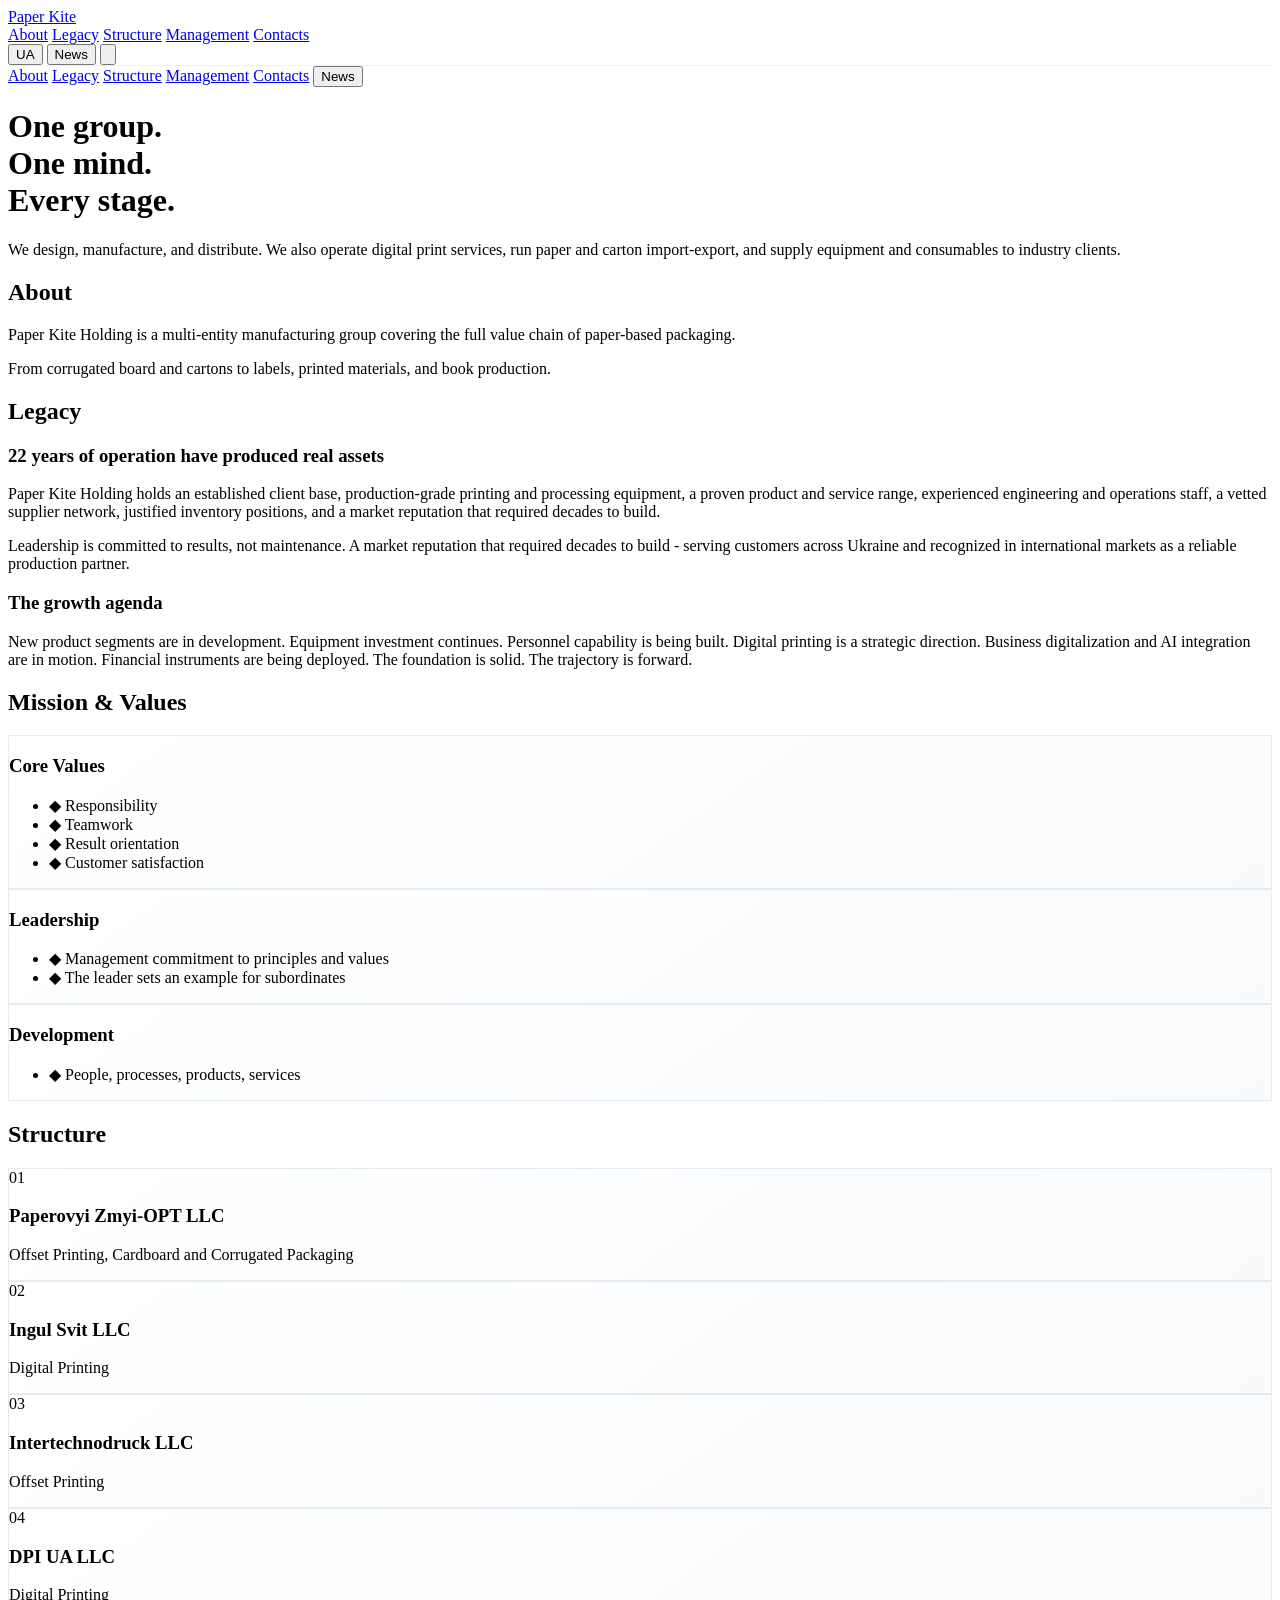
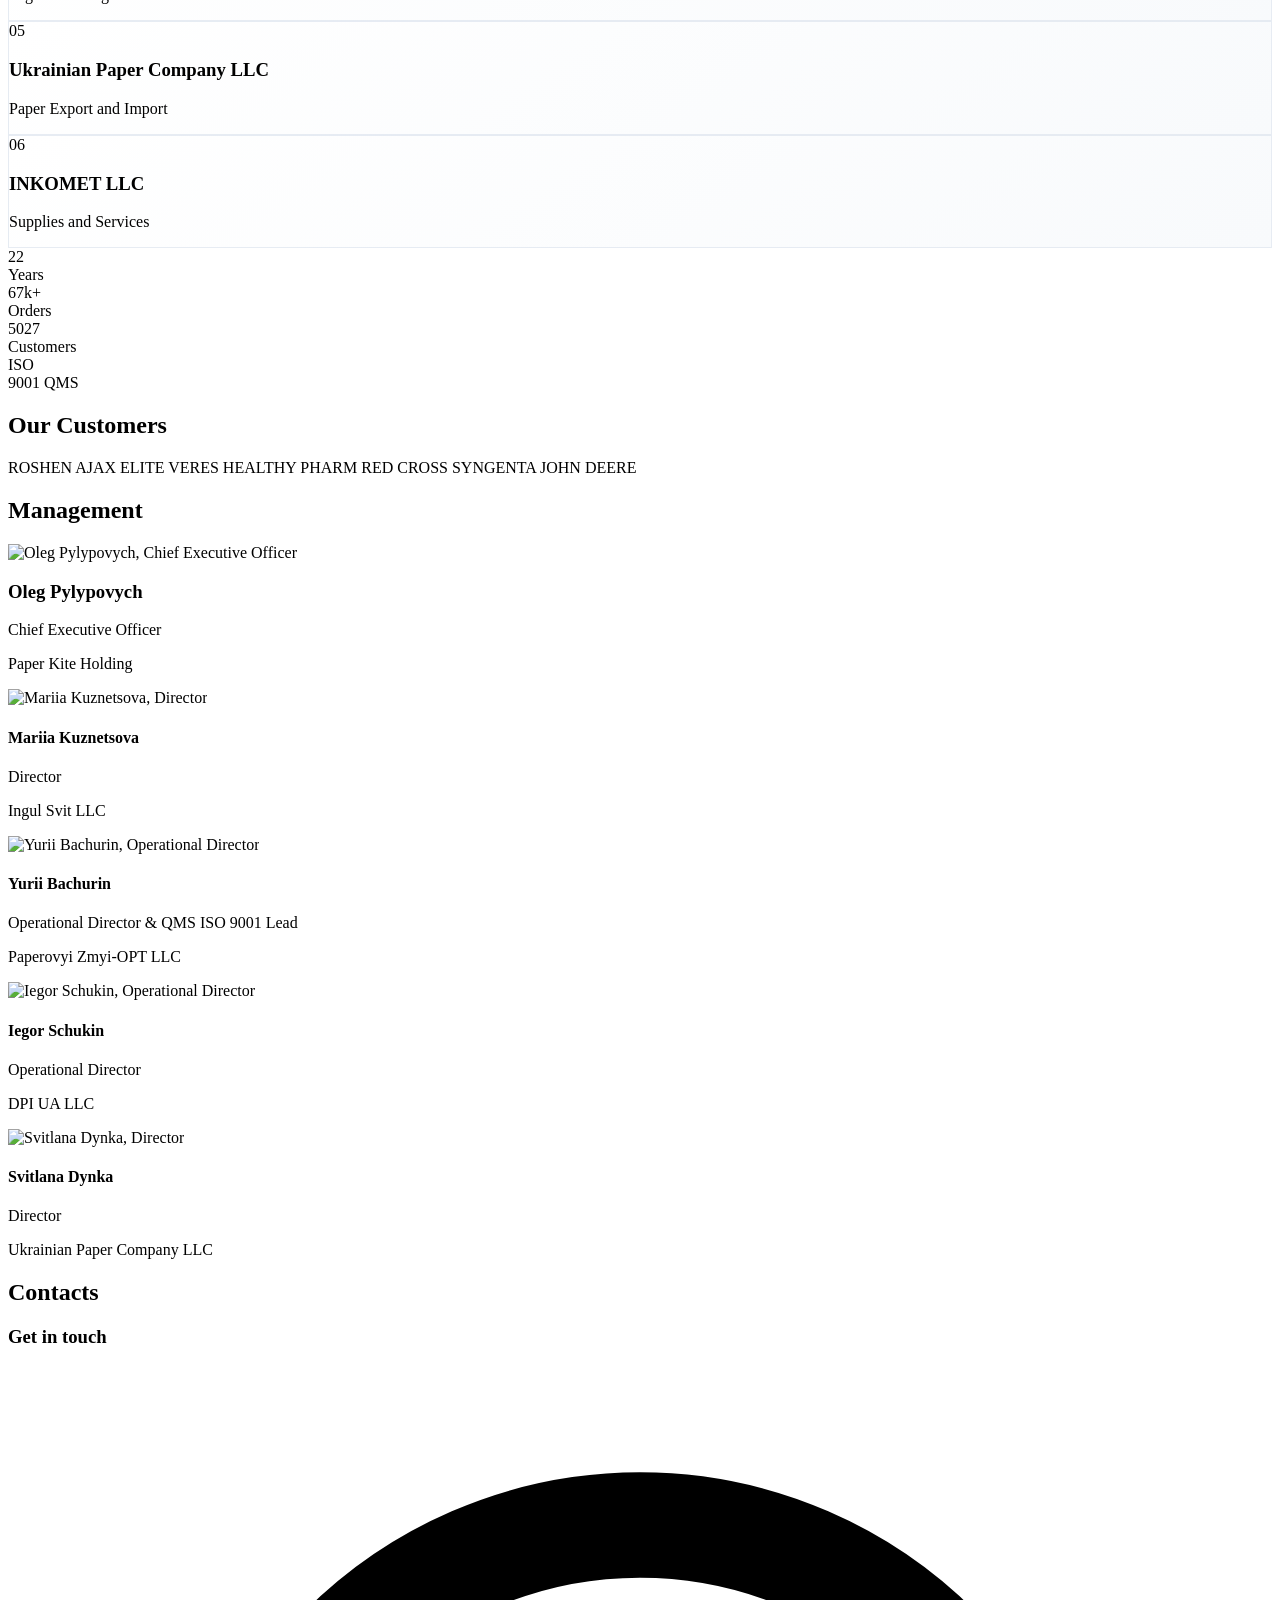
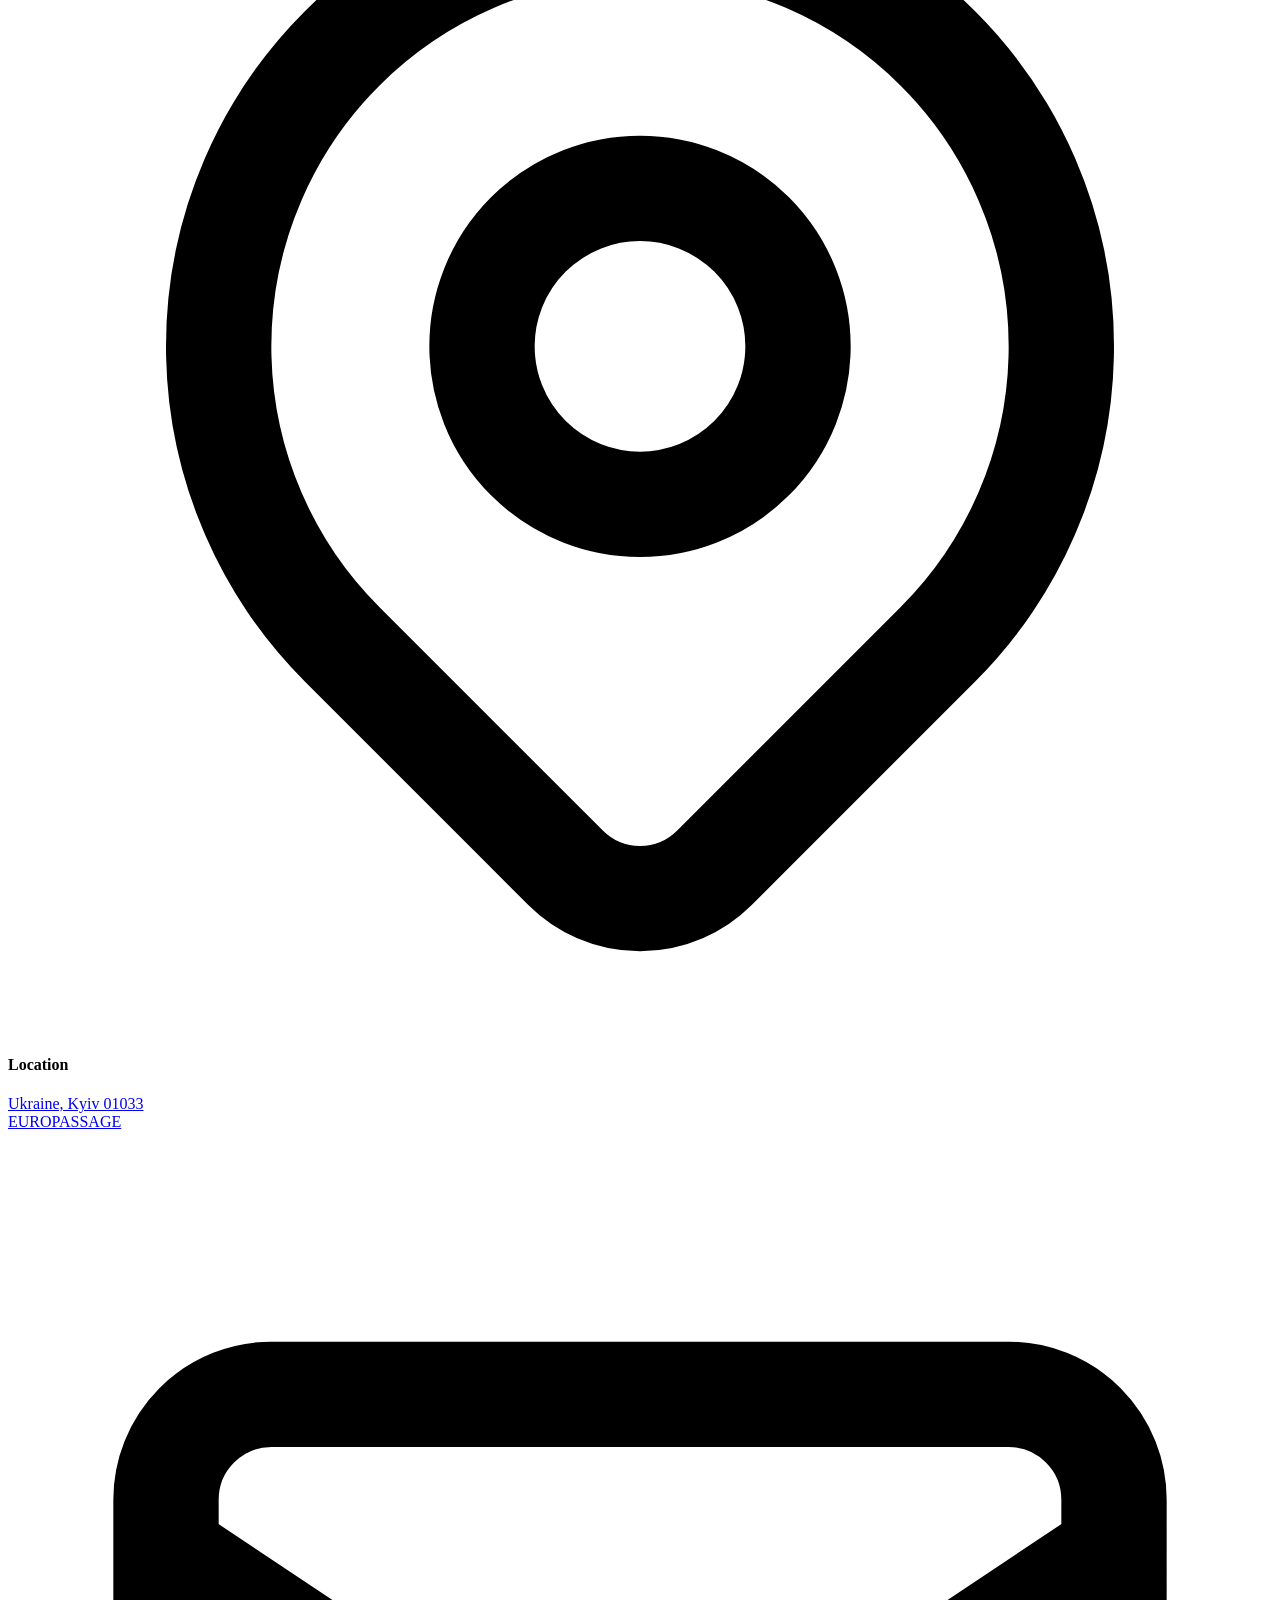
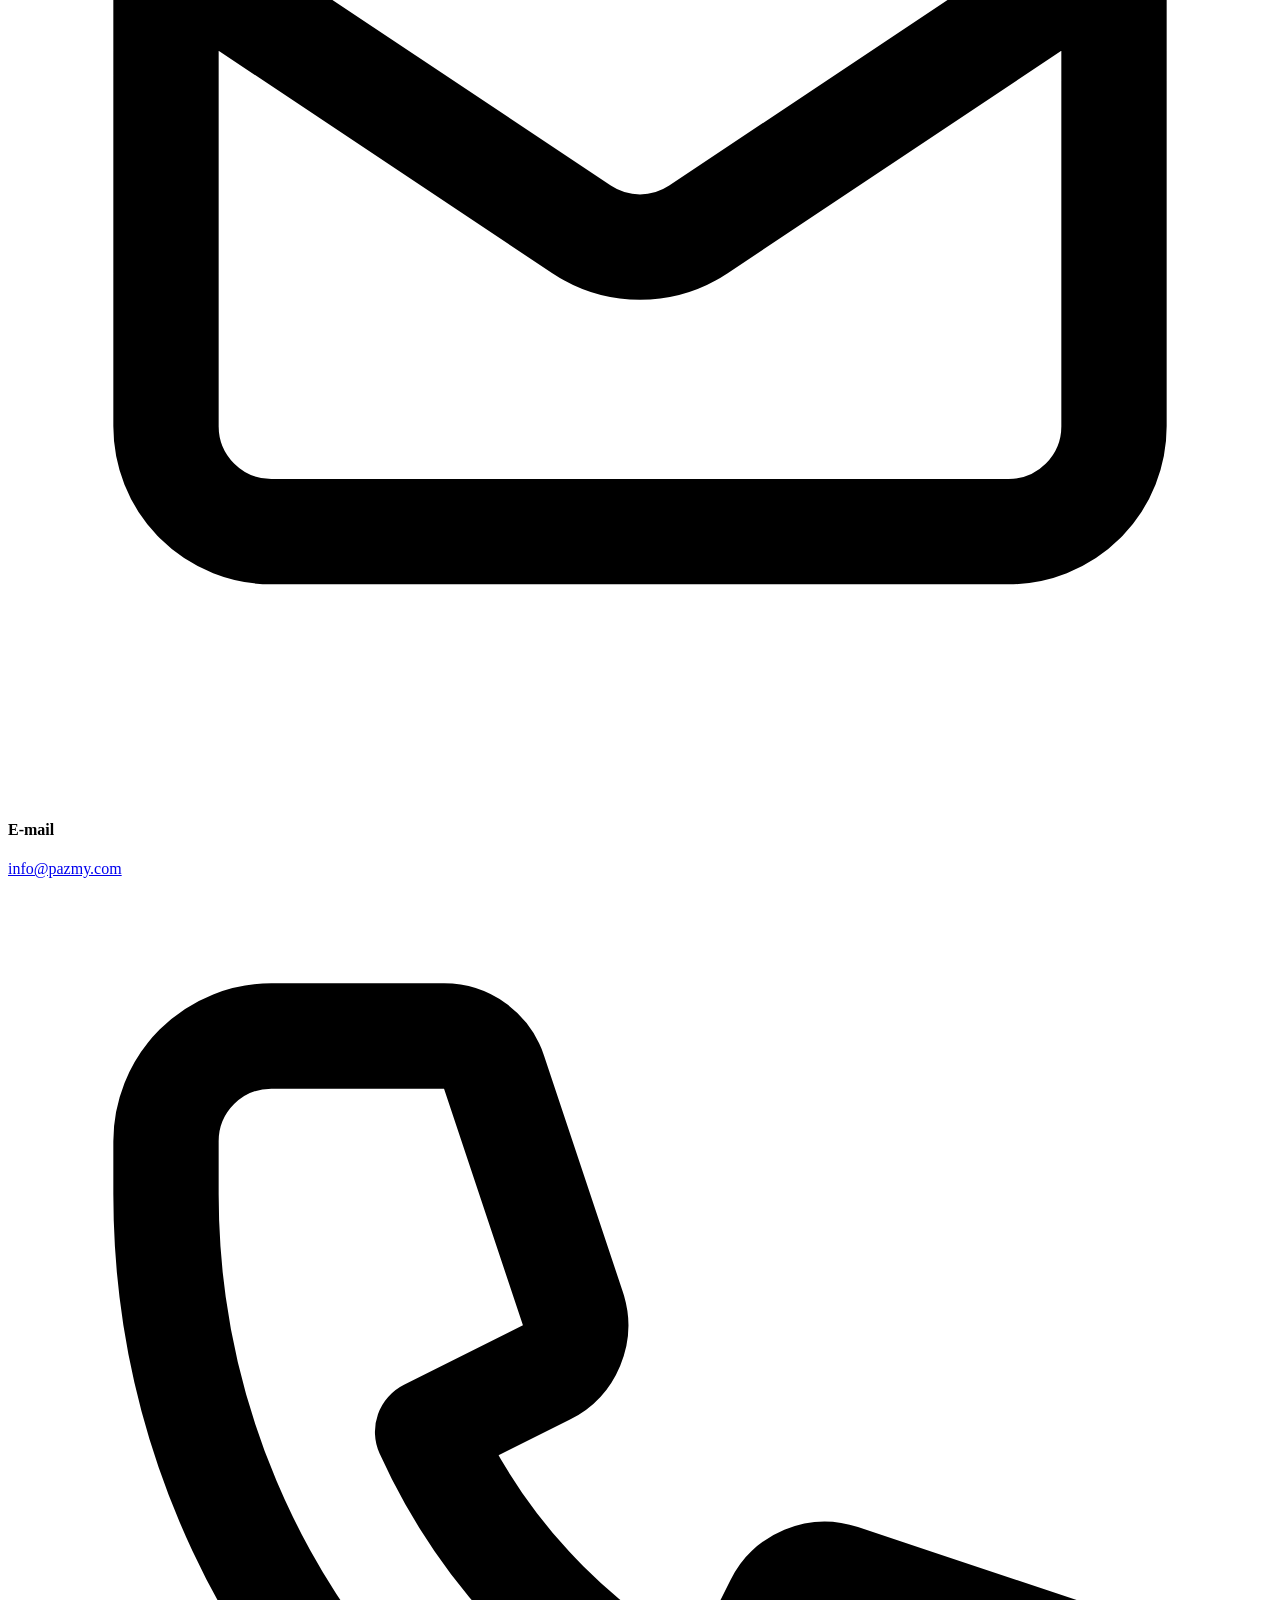
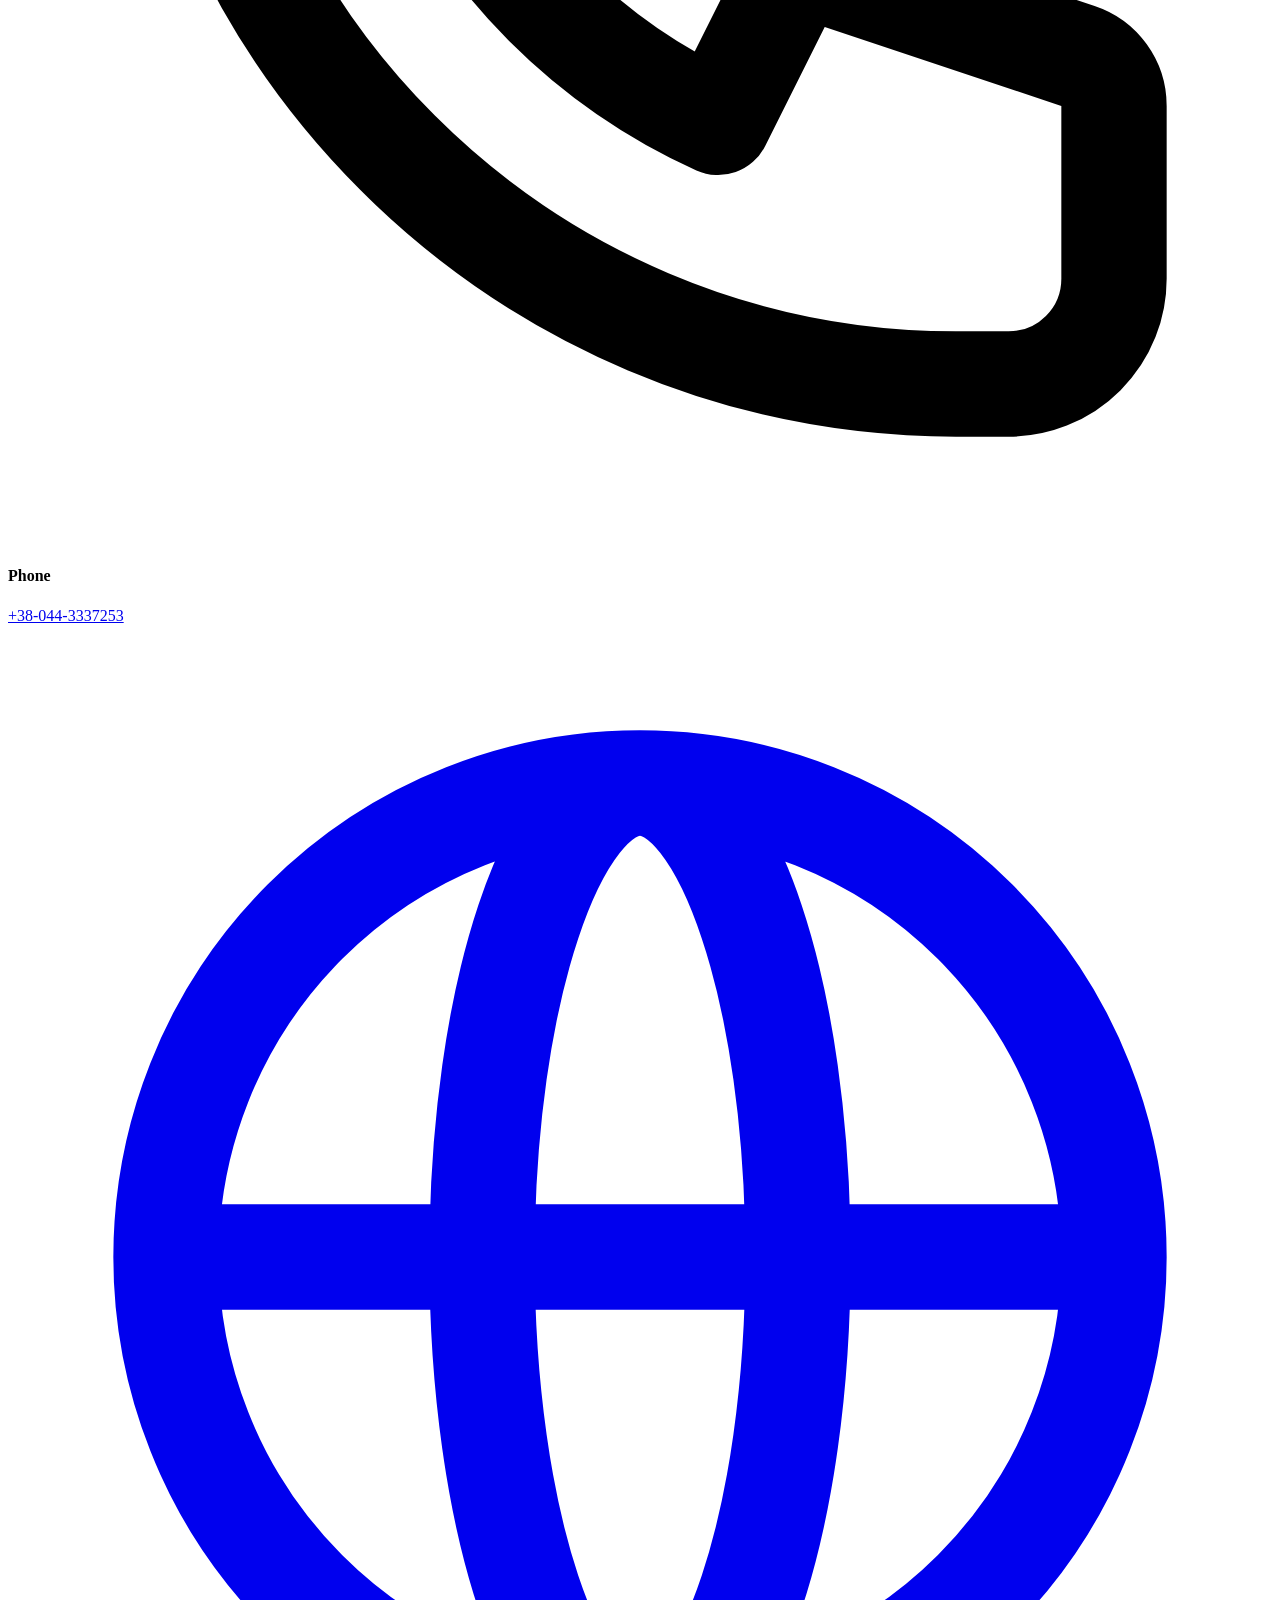
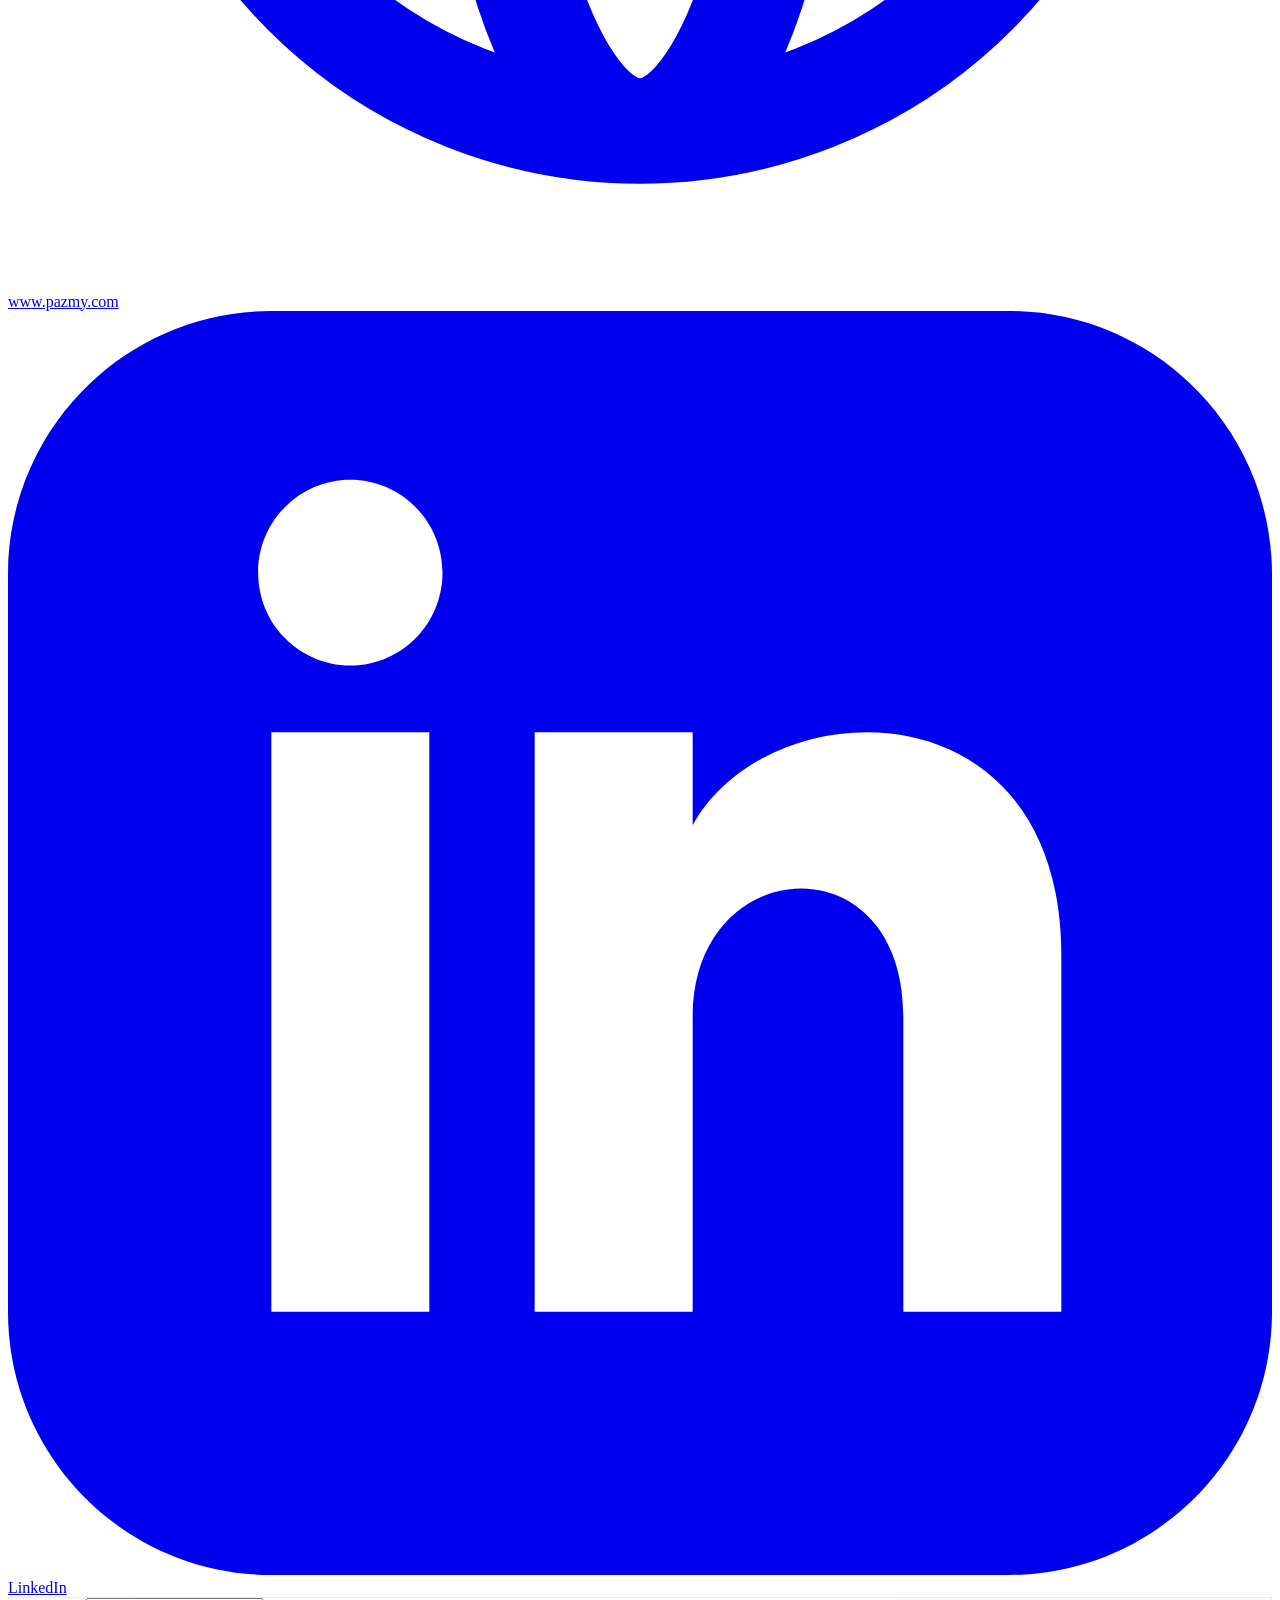
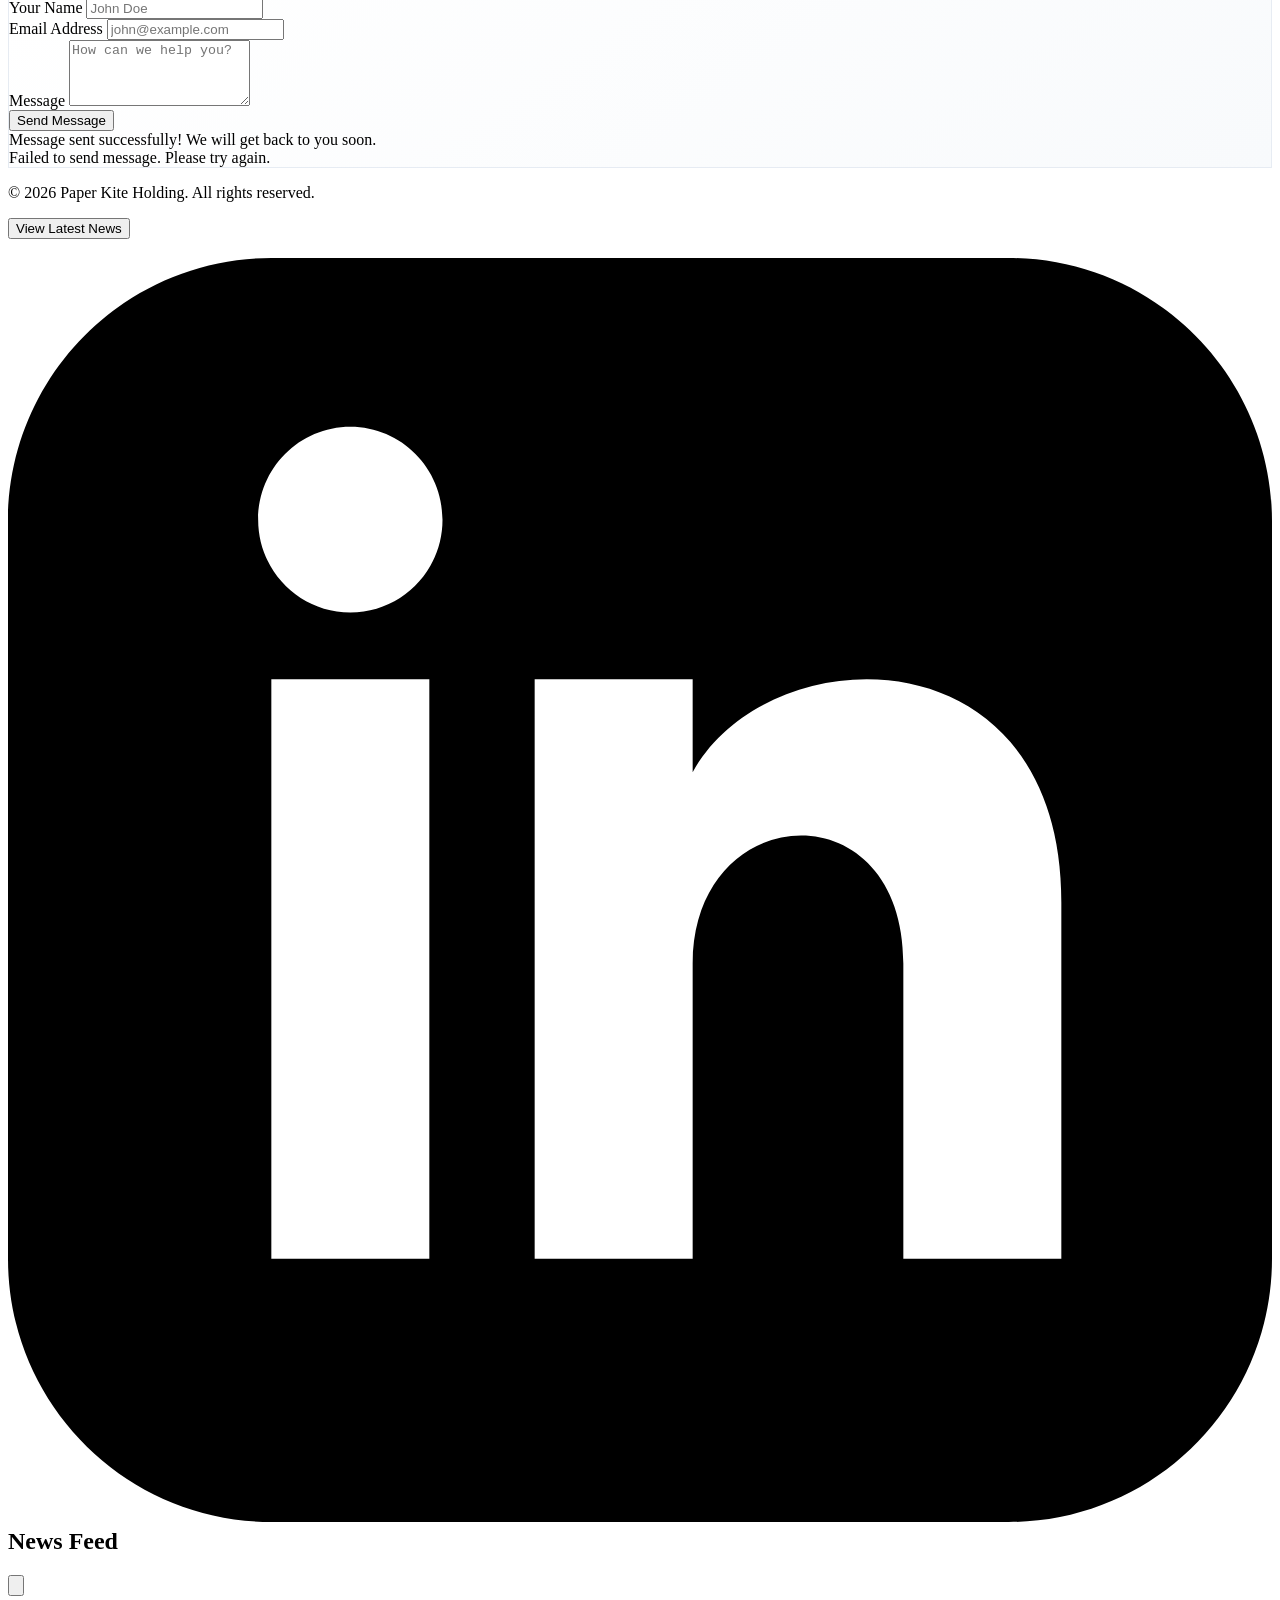
==== index.html @ d0ec5300 "Update fmt.Println message from 'Hello' to 'Goodbye'" ====
<!DOCTYPE html>
<html lang="en" class="scroll-smooth" style="scroll-padding-top: 5rem;">
<head>
  <meta charset="UTF-8">
  <meta name="viewport" content="width=device-width, initial-scale=1.0">
  
  <!-- SEO & Meta Tags -->
  <title>Paper Kite Holding | Paper-based Packaging Solutions</title>
  <meta name="description" content="Paper Kite Holding is a multi-entity manufacturing group covering the full value chain of paper-based packaging - from corrugated board to digital printing.">
  <meta name="keywords" content="Paper Kite Holding, packaging, paper packaging, corrugated board, offset printing, digital printing, Ukraine paper import">
  <meta name="author" content="Paper Kite Holding">
  <link rel="canonical" href="https://www.pazmy.com/">

  <!-- Open Graph / LinkedIn / Facebook -->
  <meta property="og:type" content="website">
  <meta property="og:url" content="https://www.pazmy.com/">
  <meta property="og:title" content="Paper Kite Holding">
  <meta property="og:description" content="A multi-entity manufacturing group covering the full value chain of paper-based packaging.">
  <meta property="og:image" content="https://www.pazmy.com/og-image.jpg">

  <!-- Tailwind CSS -->
  <script src="https://cdn.tailwindcss.com"></script>
  
  <!-- Tailwind Config & Custom Styles -->
  <script>
    tailwind.config = {
      theme: {
        extend: {
          fontFamily: {
            sans: ['Inter', 'system-ui', '-apple-system', 'BlinkMacSystemFont', 'Segoe UI', 'Roboto', 'sans-serif'],
          },
          colors: {
            slate: {
              850: '#151e2e',
            }
          }
        }
      }
    }
  </script>
  
  <style>
    @import url('https://fonts.googleapis.com/css2?family=Inter:wght@300;400;500;600;700&display=swap');

    /* Magic MCP Glassmorphism */
    .glass-nav {
      background: rgba(255, 255, 255, 0.85);
      backdrop-filter: blur(16px);
      -webkit-backdrop-filter: blur(16px);
      border-bottom: 1px solid rgba(226, 232, 240, 0.6);
    }

    /* UI UX Pro Max Bento Cards */
    .bento-card {
      background: linear-gradient(145deg, #ffffff, #f8fafc);
      border: 1px solid rgba(226, 232, 240, 0.8);
      transition: all 0.4s cubic-bezier(0.16, 1, 0.3, 1);
    }
    .bento-card:hover {
      transform: translateY(-4px);
      box-shadow: 0 20px 40px -10px rgba(0, 0, 0, 0.08);
      border-color: rgba(203, 213, 225, 1);
    }

    /* Magic MCP Smooth Fade In - Removed translate-x completely to avoid any horizontal overflow */
    .fade-up {
      opacity: 0;
      transform: translateY(40px);
      transition: opacity 1s cubic-bezier(0.16, 1, 0.3, 1), transform 1s cubic-bezier(0.16, 1, 0.3, 1);
    }
    .fade-up.is-visible {
      opacity: 1;
      transform: translateY(0);
    }
    
    /* Delays for staggered animations */
    .delay-100 { transition-delay: 100ms; }
    .delay-200 { transition-delay: 200ms; }
    .delay-300 { transition-delay: 300ms; }

    /* Custom Scrollbar */
    ::-webkit-scrollbar { width: 8px; }
    ::-webkit-scrollbar-track { background: #f1f5f9; }
    ::-webkit-scrollbar-thumb { background: #cbd5e1; border-radius: 4px; }
    ::-webkit-scrollbar-thumb:hover { background: #94a3b8; }
  </style>
</head>
<!-- Додано w-full для запобігання виходу за межі -->
<body class="bg-slate-50 text-slate-900 font-sans antialiased selection:bg-slate-200 selection:text-slate-900 overflow-x-hidden w-full">

  <!-- Navigation -->
  <nav class="fixed w-full top-0 z-50 glass-nav transition-all duration-300">
    <div class="max-w-7xl mx-auto px-6 h-20 flex items-center justify-between">
      <!-- Logo (Smooth scroll to top) -->
      <a href="#" onclick="window.scrollTo({top: 0, behavior: 'smooth'}); return false;" class="text-xl font-bold tracking-tight text-slate-900 hover:opacity-80 transition-opacity">
        Paper Kite
      </a>
      
      <!-- Desktop Menu -->
      <div class="hidden md:flex space-x-8 lg:space-x-10 text-sm font-medium text-slate-500">
        <a href="#about" class="hover:text-slate-900 transition-colors" data-i18n="nav.about">About</a>
        <a href="#legacy" class="hover:text-slate-900 transition-colors" data-i18n="nav.legacy">Legacy</a>
        <a href="#structure" class="hover:text-slate-900 transition-colors" data-i18n="nav.structure">Structure</a>
        <a href="#management" class="hover:text-slate-900 transition-colors" data-i18n="nav.management">Management</a>
        <a href="#contacts" class="hover:text-slate-900 transition-colors" data-i18n="nav.contacts">Contacts</a>
      </div>
      
      <!-- Actions -->
      <div class="flex items-center space-x-4 md:space-x-6">
        <button id="langToggleBtn" class="text-xs font-bold uppercase tracking-widest text-slate-400 hover:text-slate-900 transition-colors w-6">
          UA
        </button>
        <button id="openNewsNavBtn" class="hidden md:block bg-slate-900 text-white px-5 py-2.5 rounded-full text-sm font-medium hover:bg-slate-800 transition-all hover:scale-105 active:scale-95 shadow-md shadow-slate-900/20" data-i18n="nav.news">
          News
        </button>
        <!-- Mobile Menu Toggle -->
        <button id="mobileMenuBtn" class="md:hidden p-2 text-slate-600 hover:text-slate-900 transition-colors" aria-label="Toggle menu">
          <svg class="w-6 h-6" fill="none" stroke="currentColor" viewBox="0 0 24 24"><path stroke-linecap="round" stroke-linejoin="round" stroke-width="2" d="M4 6h16M4 12h16M4 18h16"></path></svg>
        </button>
      </div>
    </div>
  </nav>

  <!-- Mobile Menu Overlay -->
  <div id="mobileMenu" class="fixed inset-0 z-40 bg-white/95 backdrop-blur-lg transform translate-x-full transition-transform duration-300 md:hidden pt-28 px-8 border-l border-slate-100">
    <div class="flex flex-col space-y-8 text-2xl font-semibold text-slate-900">
      <a href="#about" class="mobile-link hover:text-blue-600 transition-colors" data-i18n="nav.about">About</a>
      <a href="#legacy" class="mobile-link hover:text-blue-600 transition-colors" data-i18n="nav.legacy">Legacy</a>
      <a href="#structure" class="mobile-link hover:text-blue-600 transition-colors" data-i18n="nav.structure">Structure</a>
      <a href="#management" class="mobile-link hover:text-blue-600 transition-colors" data-i18n="nav.management">Management</a>
      <a href="#contacts" class="mobile-link hover:text-blue-600 transition-colors" data-i18n="nav.contacts">Contacts</a>
      <button id="openNewsMobileBtn" class="mobile-link text-left text-blue-600" data-i18n="nav.news">News</button>
    </div>
  </div>

  <main class="w-full overflow-hidden"> <!-- Внутрішній overflow-hidden для підстраховки -->
    <!-- Hero Section -->
    <header class="pt-40 pb-20 md:pt-48 md:pb-24 px-6 flex flex-col items-center justify-center min-h-[85vh] text-center max-w-5xl mx-auto relative">
      <div class="absolute top-1/2 left-1/2 -translate-x-1/2 -translate-y-1/2 w-full max-w-[800px] h-[800px] bg-gradient-to-tr from-slate-100 to-white rounded-full blur-3xl -z-10 opacity-60 pointer-events-none"></div>
      
      <h1 class="fade-up text-5xl md:text-7xl lg:text-8xl font-bold tracking-tighter text-slate-900 mb-8 leading-[1.1] w-full" data-i18n="hero.title">
        One group.<br/>One mind.<br/>Every stage.
      </h1>
      <p class="fade-up delay-200 text-lg md:text-2xl text-slate-500 max-w-3xl mx-auto font-light leading-relaxed px-4 md:px-0" data-i18n="hero.subtitle">
        We design, manufacture, and distribute. We also operate digital print services, run paper and carton import-export, and supply equipment and consumables to industry clients.
      </p>
    </header>

    <!-- About Section -->
    <section id="about" class="py-20 md:py-24 px-6 relative w-full">
      <div class="max-w-7xl mx-auto">
        <div class="fade-up mb-12 md:mb-16">
          <h2 class="text-xs font-bold uppercase tracking-widest text-slate-400" data-i18n="about.title">About</h2>
        </div>
        <div class="grid md:grid-cols-2 gap-10 md:gap-16 items-start">
          <p class="fade-up delay-100 text-2xl md:text-4xl leading-snug font-medium text-slate-800 tracking-tight" data-i18n="about.text1">
            Paper Kite Holding is a multi-entity manufacturing group covering the full value chain of paper-based packaging.
          </p>
          <div class="fade-up delay-200 space-y-6 text-lg text-slate-500 font-light leading-relaxed">
            <p data-i18n="about.text2">
              From corrugated board and cartons to labels, printed materials, and book production.
            </p>
          </div>
        </div>
      </div>
    </section>

    <!-- Legacy Section -->
    <section id="legacy" class="py-20 md:py-24 px-6 bg-white w-full">
      <div class="max-w-7xl mx-auto">
        <div class="text-center mb-16 md:mb-20 max-w-3xl mx-auto">
          <h2 class="fade-up text-xs font-bold uppercase tracking-widest text-slate-400 mb-6" data-i18n="legacy.title">Legacy</h2>
          <h3 class="fade-up delay-100 text-3xl md:text-5xl font-semibold tracking-tight text-slate-900 mb-8 leading-tight" data-i18n="legacy.subtitle">
            22 years of operation have produced real assets
          </h3>
          <p class="fade-up delay-200 text-xl text-slate-600 mb-6 font-light" data-i18n="legacy.text1">
            Paper Kite Holding holds an established client base, production-grade printing and processing equipment, a proven product and service range, experienced engineering and operations staff, a vetted supplier network, justified inventory positions, and a market reputation that required decades to build.
          </p>
          <p class="fade-up delay-300 text-lg text-slate-500 font-light" data-i18n="legacy.text2">
            Leadership is committed to results, not maintenance. A market reputation that required decades to build - serving customers across Ukraine and recognized in international markets as a reliable production partner.
          </p>
        </div>
        
        <!-- The Growth Agenda (Dark Bento Card) -->
        <div class="fade-up bg-slate-900 text-white rounded-[2rem] p-8 md:p-16 shadow-2xl overflow-hidden relative mx-auto w-full">
          <div class="absolute top-0 right-0 w-64 h-64 md:w-96 md:h-96 bg-slate-800 rounded-full blur-3xl opacity-50 -translate-y-1/2 translate-x-1/3 pointer-events-none"></div>
          <div class="relative z-10 max-w-3xl">
            <h3 class="text-2xl md:text-3xl font-semibold mb-6 tracking-tight" data-i18n="legacy.growthTitle">The growth agenda</h3>
            <p class="text-lg md:text-xl text-slate-300 font-light leading-relaxed" data-i18n="legacy.growthText">
              New product segments are in development. Equipment investment continues. Personnel capability is being built. Digital printing is a strategic direction. Business digitalization and AI integration are in motion. Financial instruments are being deployed. The foundation is solid. The trajectory is forward.
            </p>
          </div>
        </div>
      </div>
    </section>

    <!-- Mission & Values (Bento Grid) -->
    <section class="py-20 md:py-24 px-6 w-full">
      <div class="max-w-7xl mx-auto">
        <h2 class="fade-up text-xs font-bold uppercase tracking-widest text-slate-400 mb-12 md:mb-16 text-center" data-i18n="mission.title">Mission & Values</h2>
        
        <div class="grid grid-cols-1 md:grid-cols-3 gap-6 md:gap-8">
          <!-- Core Values -->
          <article class="fade-up bento-card rounded-3xl p-8 md:p-10 w-full">
            <h3 class="text-xl font-semibold text-slate-900 mb-6 md:mb-8 pb-4 border-b border-slate-200/60" data-i18n="mission.core.title">Core Values</h3>
            <ul class="space-y-4 text-slate-600">
              <li class="flex items-start"><span class="text-slate-300 mr-3 shrink-0">◆</span> <span data-i18n="mission.core.items.0">Responsibility</span></li>
              <li class="flex items-start"><span class="text-slate-300 mr-3 shrink-0">◆</span> <span data-i18n="mission.core.items.1">Teamwork</span></li>
              <li class="flex items-start"><span class="text-slate-300 mr-3 shrink-0">◆</span> <span data-i18n="mission.core.items.2">Result orientation</span></li>
              <li class="flex items-start"><span class="text-slate-300 mr-3 shrink-0">◆</span> <span data-i18n="mission.core.items.3">Customer satisfaction</span></li>
            </ul>
          </article>

          <!-- Leadership -->
          <article class="fade-up delay-100 bento-card rounded-3xl p-8 md:p-10 w-full">
            <h3 class="text-xl font-semibold text-slate-900 mb-6 md:mb-8 pb-4 border-b border-slate-200/60" data-i18n="mission.leadership.title">Leadership</h3>
            <ul class="space-y-4 text-slate-600">
              <li class="flex items-start"><span class="text-slate-300 mr-3 shrink-0">◆</span> <span data-i18n="mission.leadership.items.0">Management commitment to principles and values</span></li>
              <li class="flex items-start"><span class="text-slate-300 mr-3 shrink-0">◆</span> <span data-i18n="mission.leadership.items.1">The leader sets an example for subordinates</span></li>
            </ul>
          </article>

          <!-- Development -->
          <article class="fade-up delay-200 bento-card rounded-3xl p-8 md:p-10 w-full">
            <h3 class="text-xl font-semibold text-slate-900 mb-6 md:mb-8 pb-4 border-b border-slate-200/60" data-i18n="mission.development.title">Development</h3>
            <ul class="space-y-4 text-slate-600">
              <li class="flex items-start"><span class="text-slate-300 mr-3 shrink-0">◆</span> <span data-i18n="mission.development.items.0">People, processes, products, services</span></li>
            </ul>
          </article>
        </div>
      </div>
    </section>

    <!-- Structure Section -->
    <section id="structure" class="py-20 md:py-24 px-6 bg-white w-full">
      <div class="max-w-7xl mx-auto">
        <h2 class="fade-up text-xs font-bold uppercase tracking-widest text-slate-400 mb-12 md:mb-16 text-center" data-i18n="structure.title">Structure</h2>
        
        <div class="grid grid-cols-1 sm:grid-cols-2 lg:grid-cols-3 gap-6">
          <!-- Structure Items -->
          <article class="fade-up bento-card rounded-2xl p-6 md:p-8 group cursor-default w-full">
            <div class="text-slate-300 font-mono text-sm mb-4">01</div>
            <h3 class="text-lg font-semibold text-slate-900 mb-2 group-hover:text-slate-600 transition-colors" data-i18n="structure.items.0.name">Paperovyi Zmyi-OPT LLC</h3>
            <p class="text-sm text-slate-500" data-i18n="structure.items.0.desc">Offset Printing, Cardboard and Corrugated Packaging</p>
          </article>
          
          <article class="fade-up delay-100 bento-card rounded-2xl p-6 md:p-8 group cursor-default w-full">
            <div class="text-slate-300 font-mono text-sm mb-4">02</div>
            <h3 class="text-lg font-semibold text-slate-900 mb-2 group-hover:text-slate-600 transition-colors" data-i18n="structure.items.1.name">Ingul Svit LLC</h3>
            <p class="text-sm text-slate-500" data-i18n="structure.items.1.desc">Digital Printing</p>
          </article>

          <article class="fade-up delay-200 bento-card rounded-2xl p-6 md:p-8 group cursor-default w-full">
            <div class="text-slate-300 font-mono text-sm mb-4">03</div>
            <h3 class="text-lg font-semibold text-slate-900 mb-2 group-hover:text-slate-600 transition-colors" data-i18n="structure.items.2.name">Intertechnodruck LLC</h3>
            <p class="text-sm text-slate-500" data-i18n="structure.items.2.desc">Offset Printing</p>
          </article>

          <article class="fade-up bento-card rounded-2xl p-6 md:p-8 group cursor-default w-full">
             <div class="text-slate-300 font-mono text-sm mb-4">04</div>
            <h3 class="text-lg font-semibold text-slate-900 mb-2 group-hover:text-slate-600 transition-colors" data-i18n="structure.items.3.name">DPI UA LLC</h3>
            <p class="text-sm text-slate-500" data-i18n="structure.items.3.desc">Digital Printing</p>
          </article>

          <article class="fade-up delay-100 bento-card rounded-2xl p-6 md:p-8 group cursor-default w-full">
             <div class="text-slate-300 font-mono text-sm mb-4">05</div>
            <h3 class="text-lg font-semibold text-slate-900 mb-2 group-hover:text-slate-600 transition-colors" data-i18n="structure.items.4.name">Ukrainian Paper Company LLC</h3>
            <p class="text-sm text-slate-500" data-i18n="structure.items.4.desc">Paper Export and Import</p>
          </article>

          <article class="fade-up delay-200 bento-card rounded-2xl p-6 md:p-8 group cursor-default w-full">
             <div class="text-slate-300 font-mono text-sm mb-4">06</div>
            <h3 class="text-lg font-semibold text-slate-900 mb-2 group-hover:text-slate-600 transition-colors" data-i18n="structure.items.5.name">INKOMET LLC</h3>
            <p class="text-sm text-slate-500" data-i18n="structure.items.5.desc">Supplies and Services</p>
          </article>
        </div>
      </div>
    </section>

    <!-- Stats & Customers Section -->
    <section class="py-20 md:py-24 px-6 bg-slate-900 text-white rounded-t-[3rem] mt-8 md:mt-12 w-full">
      <div class="max-w-7xl mx-auto">
        <!-- Stats -->
        <div class="grid grid-cols-2 md:grid-cols-4 gap-8 md:gap-12 mb-20 md:mb-24 text-center border-b border-slate-800 pb-16 md:pb-20">
          <div class="fade-up">
            <div class="text-4xl sm:text-5xl md:text-7xl font-bold tracking-tighter mb-2 md:mb-4 text-white" data-i18n="stats.items.0.value">22</div>
            <div class="text-[10px] sm:text-xs text-slate-400 uppercase tracking-widest font-semibold" data-i18n="stats.items.0.label">Years</div>
          </div>
          <div class="fade-up delay-100">
            <div class="text-4xl sm:text-5xl md:text-7xl font-bold tracking-tighter mb-2 md:mb-4 text-white" data-i18n="stats.items.1.value">67k+</div>
            <div class="text-[10px] sm:text-xs text-slate-400 uppercase tracking-widest font-semibold" data-i18n="stats.items.1.label">Orders</div>
          </div>
          <div class="fade-up delay-200">
            <div class="text-4xl sm:text-5xl md:text-7xl font-bold tracking-tighter mb-2 md:mb-4 text-white" data-i18n="stats.items.2.value">5027</div>
            <div class="text-[10px] sm:text-xs text-slate-400 uppercase tracking-widest font-semibold" data-i18n="stats.items.2.label">Customers</div>
          </div>
          <div class="fade-up delay-300">
            <div class="text-4xl sm:text-5xl md:text-7xl font-bold tracking-tighter mb-2 md:mb-4 text-white" data-i18n="stats.items.3.value">ISO</div>
            <div class="text-[10px] sm:text-xs text-slate-400 uppercase tracking-widest font-semibold" data-i18n="stats.items.3.label">9001 QMS</div>
          </div>
        </div>

        <!-- Customers -->
        <div class="fade-up w-full overflow-hidden">
          <h2 class="text-xs font-bold uppercase tracking-widest text-slate-500 mb-12 md:mb-16 text-center" data-i18n="customers.title">Our Customers</h2>
        </div>
        <div class="flex flex-wrap justify-center gap-6 md:gap-16 opacity-60 w-full overflow-hidden">
          <span class="fade-up text-lg sm:text-xl md:text-3xl font-bold tracking-wider hover:text-white hover:opacity-100 transition-all cursor-default">ROSHEN</span>
          <span class="fade-up delay-100 text-lg sm:text-xl md:text-3xl font-bold tracking-wider hover:text-white hover:opacity-100 transition-all cursor-default">AJAX</span>
          <span class="fade-up delay-200 text-lg sm:text-xl md:text-3xl font-bold tracking-wider hover:text-white hover:opacity-100 transition-all cursor-default">ELITE</span>
          <span class="fade-up delay-300 text-lg sm:text-xl md:text-3xl font-bold tracking-wider hover:text-white hover:opacity-100 transition-all cursor-default">VERES</span>
          <span class="fade-up text-lg sm:text-xl md:text-3xl font-bold tracking-wider hover:text-white hover:opacity-100 transition-all cursor-default">HEALTHY PHARM</span>
          <span class="fade-up delay-100 text-lg sm:text-xl md:text-3xl font-bold tracking-wider hover:text-white hover:opacity-100 transition-all cursor-default">RED CROSS</span>
          <span class="fade-up delay-200 text-lg sm:text-xl md:text-3xl font-bold tracking-wider hover:text-white hover:opacity-100 transition-all cursor-default">SYNGENTA</span>
          <span class="fade-up delay-300 text-lg sm:text-xl md:text-3xl font-bold tracking-wider hover:text-white hover:opacity-100 transition-all cursor-default">JOHN DEERE</span>
        </div>
      </div>
    </section>

    <!-- Management Section -->
    <section id="management" class="py-20 md:py-24 px-6 bg-slate-50 w-full">
      <div class="max-w-7xl mx-auto">
        <h2 class="fade-up text-xs font-bold uppercase tracking-widest text-slate-400 mb-16 md:mb-20 text-center" data-i18n="management.title">Management</h2>
        
        <!-- CEO -->
        <div class="fade-up text-center mb-20 md:mb-24 max-w-sm mx-auto">
          <div class="w-40 h-40 md:w-52 md:h-52 bg-slate-200 rounded-full mx-auto mb-8 shadow-md overflow-hidden relative border-4 border-white">
            <img src="staff/1.jpg" alt="Oleg Pylypovych, Chief Executive Officer" title="Oleg Pylypovych" loading="lazy" class="w-full h-full object-cover" onmouseenter="this.dataset.title=this.title; this.removeAttribute('title');" onmouseleave="this.title=this.dataset.title;">
          </div>
          <h3 class="text-3xl font-semibold text-slate-900 tracking-tight" data-i18n="management.ceo.name">Oleg Pylypovych</h3>
          <p class="text-slate-500 mt-2 text-lg" data-i18n="management.ceo.role">Chief Executive Officer</p>
          <p class="text-sm font-semibold tracking-wide text-slate-400 mt-2 uppercase" data-i18n="management.ceo.entity">Paper Kite Holding</p>
        </div>

        <!-- Team Grid -->
        <div class="grid grid-cols-1 sm:grid-cols-2 lg:grid-cols-4 gap-10 text-center">
          <article class="fade-up w-full">
            <div class="w-32 h-32 md:w-40 md:h-40 bg-white border-4 border-white shadow-md rounded-full mx-auto mb-6 overflow-hidden">
              <img src="staff/2.jpg" alt="Mariia Kuznetsova, Director" title="Mariia Kuznetsova" loading="lazy" class="w-full h-full object-cover" onmouseenter="this.dataset.title=this.title; this.removeAttribute('title');" onmouseleave="this.title=this.dataset.title;">
            </div>
            <h4 class="text-lg font-semibold text-slate-900" data-i18n="management.team.0.name">Mariia Kuznetsova</h4>
            <p class="text-sm text-slate-500 mt-2 leading-tight" data-i18n="management.team.0.role">Director</p>
            <p class="text-xs font-semibold text-slate-400 mt-2 uppercase tracking-wide" data-i18n="management.team.0.entity">Ingul Svit LLC</p>
          </article>
          
          <article class="fade-up delay-100 w-full">
            <div class="w-32 h-32 md:w-40 md:h-40 bg-white border-4 border-white shadow-md rounded-full mx-auto mb-6 overflow-hidden">
              <img src="staff/3.jpg" alt="Yurii Bachurin, Operational Director" title="Yurii Bachurin" loading="lazy" class="w-full h-full object-cover" onmouseenter="this.dataset.title=this.title; this.removeAttribute('title');" onmouseleave="this.title=this.dataset.title;">
            </div>
            <h4 class="text-lg font-semibold text-slate-900" data-i18n="management.team.1.name">Yurii Bachurin</h4>
            <p class="text-sm text-slate-500 mt-2 leading-tight" data-i18n="management.team.1.role">Operational Director & QMS ISO 9001 Lead</p>
            <p class="text-xs font-semibold text-slate-400 mt-2 uppercase tracking-wide" data-i18n="management.team.1.entity">Paperovyi Zmyi-OPT LLC</p>
          </article>

          <article class="fade-up delay-200 w-full">
            <div class="w-32 h-32 md:w-40 md:h-40 bg-white border-4 border-white shadow-md rounded-full mx-auto mb-6 overflow-hidden">
              <img src="staff/4.jpg" alt="Iegor Schukin, Operational Director" title="Iegor Schukin" loading="lazy" class="w-full h-full object-cover" onmouseenter="this.dataset.title=this.title; this.removeAttribute('title');" onmouseleave="this.title=this.dataset.title;">
            </div>
            <h4 class="text-lg font-semibold text-slate-900" data-i18n="management.team.2.name">Iegor Schukin</h4>
            <p class="text-sm text-slate-500 mt-2 leading-tight" data-i18n="management.team.2.role">Operational Director</p>
            <p class="text-xs font-semibold text-slate-400 mt-2 uppercase tracking-wide" data-i18n="management.team.2.entity">DPI UA LLC</p>
          </article>

          <article class="fade-up delay-300 w-full">
            <div class="w-32 h-32 md:w-40 md:h-40 bg-white border-4 border-white shadow-md rounded-full mx-auto mb-6 overflow-hidden">
              <img src="staff/5.jpg" alt="Svitlana Dynka, Director" title="Svitlana Dynka" loading="lazy" class="w-full h-full object-cover" onmouseenter="this.dataset.title=this.title; this.removeAttribute('title');" onmouseleave="this.title=this.dataset.title;">
            </div>
            <h4 class="text-lg font-semibold text-slate-900" data-i18n="management.team.3.name">Svitlana Dynka</h4>
            <p class="text-sm text-slate-500 mt-2 leading-tight" data-i18n="management.team.3.role">Director</p>
            <p class="text-xs font-semibold text-slate-400 mt-2 uppercase tracking-wide" data-i18n="management.team.3.entity">Ukrainian Paper Company LLC</p>
          </article>
        </div>
      </div>
    </section>

    <!-- Contacts Section -->
    <section id="contacts" class="py-20 md:py-24 px-6 bg-white border-t border-slate-100 w-full">
      <div class="max-w-7xl mx-auto w-full">
        <div class="fade-up mb-12 md:mb-16 text-center md:text-left">
          <h2 class="text-xs font-bold uppercase tracking-widest text-slate-400 mb-4" data-i18n="contacts.title">Contacts</h2>
          <h3 class="text-4xl md:text-5xl font-bold text-slate-900" data-i18n="contacts.info">Get in touch</h3>
        </div>

        <div class="grid grid-cols-1 md:grid-cols-2 gap-12 lg:gap-20 w-full">
          <!-- Contact Info -->
          <div class="fade-up delay-100 space-y-8 md:space-y-10 w-full">
            <div class="flex items-start group">
              <div class="w-10 h-10 md:w-12 md:h-12 rounded-full bg-slate-50 flex items-center justify-center text-slate-400 group-hover:bg-slate-900 group-hover:text-white transition-colors shrink-0">
                <svg class="w-5 h-5" fill="none" stroke="currentColor" viewBox="0 0 24 24"><path stroke-linecap="round" stroke-linejoin="round" stroke-width="2" d="M17.657 16.657L13.414 20.9a1.998 1.998 0 01-2.827 0l-4.244-4.243a8 8 0 1111.314 0z"></path><path stroke-linecap="round" stroke-linejoin="round" stroke-width="2" d="M15 11a3 3 0 11-6 0 3 3 0 016 0z"></path></svg>
              </div>
              <div class="ml-4 md:ml-6 break-words w-full">
                <h4 class="text-lg font-semibold text-slate-900 mb-1" data-i18n="contacts.addressTitle">Location</h4>
                <a href="https://maps.app.goo.gl/3CPU6T1Ef9cSRo4d6" target="_blank" rel="noopener noreferrer" class="text-sm md:text-base text-slate-500 hover:text-blue-600 transition-colors leading-relaxed block">
                  Ukraine, Kyiv 01033<br/>EUROPASSAGE
                </a>
              </div>
            </div>

            <div class="flex items-start group">
              <div class="w-10 h-10 md:w-12 md:h-12 rounded-full bg-slate-50 flex items-center justify-center text-slate-400 group-hover:bg-slate-900 group-hover:text-white transition-colors shrink-0">
                <svg class="w-5 h-5" fill="none" stroke="currentColor" viewBox="0 0 24 24"><path stroke-linecap="round" stroke-linejoin="round" stroke-width="2" d="M3 8l7.89 5.26a2 2 0 002.22 0L21 8M5 19h14a2 2 0 002-2V7a2 2 0 00-2-2H5a2 2 0 00-2 2v10a2 2 0 002 2z"></path></svg>
              </div>
              <div class="ml-4 md:ml-6 break-words w-full">
                <h4 class="text-lg font-semibold text-slate-900 mb-1" data-i18n="contacts.emailTitle">E-mail</h4>
                <a href="mailto:info@pazmy.com" class="text-sm md:text-base text-slate-500 hover:text-blue-600 transition-colors">info@pazmy.com</a>
              </div>
            </div>

            <div class="flex items-start group">
              <div class="w-10 h-10 md:w-12 md:h-12 rounded-full bg-slate-50 flex items-center justify-center text-slate-400 group-hover:bg-slate-900 group-hover:text-white transition-colors shrink-0">
                <svg class="w-5 h-5" fill="none" stroke="currentColor" viewBox="0 0 24 24"><path stroke-linecap="round" stroke-linejoin="round" stroke-width="2" d="M3 5a2 2 0 012-2h3.28a1 1 0 01.948.684l1.498 4.493a1 1 0 01-.502 1.21l-2.257 1.13a11.042 11.042 0 005.516 5.516l1.13-2.257a1 1 0 011.21-.502l4.493 1.498a1 1 0 01.684.949V19a2 2 0 01-2 2h-1C9.716 21 3 14.284 3 6V5z"></path></svg>
              </div>
              <div class="ml-4 md:ml-6 w-full">
                <h4 class="text-lg font-semibold text-slate-900 mb-1" data-i18n="contacts.phoneTitle">Phone</h4>
                <a href="tel:+380443337253" class="text-sm md:text-base text-slate-500 hover:text-blue-600 transition-colors">+38-044-3337253</a>
              </div>
            </div>

            <div class="pt-6 border-t border-slate-100 flex flex-col sm:flex-row sm:items-center space-y-4 sm:space-y-0 sm:space-x-6">
              <a href="https://www.pazmy.com" target="_blank" rel="noopener noreferrer" class="text-sm md:text-base text-slate-400 hover:text-slate-900 transition-colors flex items-center">
                <svg class="w-5 h-5 mr-2" fill="none" stroke="currentColor" viewBox="0 0 24 24"><path stroke-linecap="round" stroke-linejoin="round" stroke-width="2" d="M21 12a9 9 0 01-9 9m9-9a9 9 0 00-9-9m9 9H3m9 9a9 9 0 01-9-9m9 9c1.657 0 3-4.03 3-9s-1.343-9-3-9m0 18c-1.657 0-3-4.03-3-9s1.343-9 3-9m-9 9a9 9 0 019-9"></path></svg>
                www.pazmy.com
              </a>
              <a href="https://www.linkedin.com/company/paperkiteholding" target="_blank" rel="noopener noreferrer" class="text-sm md:text-base text-slate-400 hover:text-[#0A66C2] transition-colors flex items-center">
                <svg class="w-5 h-5 mr-2" fill="currentColor" viewBox="0 0 24 24"><path d="M19 0h-14c-2.761 0-5 2.239-5 5v14c0 2.761 2.239 5 5 5h14c2.762 0 5-2.239 5-5v-14c0-2.761-2.238-5-5-5zm-11 19h-3v-11h3v11zm-1.5-12.268c-.966 0-1.75-.79-1.75-1.764s.784-1.764 1.75-1.764 1.75.79 1.75 1.764-.783 1.764-1.75 1.764zm13.5 12.268h-3v-5.604c0-3.368-4-3.113-4 0v5.604h-3v-11h3v1.765c1.396-2.586 7-2.777 7 2.476v6.759z"/></svg>
                LinkedIn
              </a>
            </div>
          </div>

          <!-- Contact Form (Web3Forms Integration) -->
          <div class="fade-up delay-200 bento-card p-6 md:p-10 rounded-2xl md:rounded-[2rem] w-full">
            <form id="contactForm" class="space-y-5 md:space-y-6 w-full">
              
              <!-- Web3Forms Access Key -->
              <input type="hidden" name="access_key" value="ce3e008f-95d6-4d49-ab02-a42a0c30d2c5">
              
              <!-- Додаткові налаштування Web3Forms -->
              <input type="hidden" name="subject" value="New message from Paper Kite Website">
              <input type="hidden" name="from_name" value="Paper Kite Contact Form">

              <!-- Web3Forms Вбудований захист від спаму (Honeypot) -->
              <input type="checkbox" name="botcheck" class="hidden" style="display: none;">

              <div class="w-full">
                <label class="block text-sm font-medium text-slate-700 mb-2" data-i18n="contacts.formName">Your Name</label>
                <input type="text" id="name" name="name" class="w-full bg-white border border-slate-200 rounded-xl px-4 md:px-5 py-3 md:py-4 text-slate-900 placeholder-slate-400 focus:outline-none focus:border-slate-400 focus:ring-4 focus:ring-slate-400/10 transition-all shadow-sm box-border" placeholder="John Doe" required>
              </div>
              <div class="w-full">
                <label class="block text-sm font-medium text-slate-700 mb-2" data-i18n="contacts.formEmail">Email Address</label>
                <input type="email" id="email" name="email" class="w-full bg-white border border-slate-200 rounded-xl px-4 md:px-5 py-3 md:py-4 text-slate-900 placeholder-slate-400 focus:outline-none focus:border-slate-400 focus:ring-4 focus:ring-slate-400/10 transition-all shadow-sm box-border" placeholder="john@example.com" required>
              </div>
              <div class="w-full">
                <label class="block text-sm font-medium text-slate-700 mb-2" data-i18n="contacts.formMessage">Message</label>
                <textarea id="message" name="message" rows="4" class="w-full bg-white border border-slate-200 rounded-xl px-4 md:px-5 py-3 md:py-4 text-slate-900 placeholder-slate-400 focus:outline-none focus:border-slate-400 focus:ring-4 focus:ring-slate-400/10 transition-all shadow-sm resize-none box-border" placeholder="How can we help you?" required></textarea>
              </div>

              <button type="submit" id="submitBtn" class="w-full bg-slate-900 text-white font-medium py-3 md:py-4 rounded-xl hover:bg-slate-800 transition-colors shadow-lg shadow-slate-900/20 relative flex items-center justify-center">
                <span id="btnText" data-i18n="contacts.formSubmit">Send Message</span>
                <div id="btnSpinner" class="hidden absolute w-5 h-5 border-2 border-white/30 border-t-white rounded-full animate-spin"></div>
              </button>
              
              <!-- Messages -->
              <div id="formSuccess" class="hidden mt-4 p-4 bg-green-50 text-green-700 text-sm rounded-xl border border-green-200">
                Message sent successfully! We will get back to you soon.
              </div>
              <div id="formError" class="hidden mt-4 p-4 bg-red-50 text-red-700 text-sm rounded-xl border border-red-200">
                Failed to send message. Please try again.
              </div>
            </form>
          </div>
        </div>
      </div>
    </section>
  </main>

  <!-- Footer -->
  <footer class="bg-slate-50 border-t border-slate-200 py-12 px-6 text-center w-full">
    <p class="text-slate-400 text-sm mb-6">© <span id="year"></span> Paper Kite Holding. All rights reserved.</p>
    <button 
      id="openNewsFooterBtn"
      class="text-sm font-medium text-slate-900 hover:text-slate-500 transition-colors underline decoration-slate-300 underline-offset-4"
      data-i18n="footer.openNews"
    >
      View Latest News
    </button>
  </footer>

  <!-- Modal Backdrop & Window - Оновлено для мобільних (Responsive modal) -->
  <div id="newsModal" class="fixed inset-0 z-[100] hidden items-center justify-center p-0 md:p-6 opacity-0 transition-opacity duration-300 w-full h-full">
    <!-- Overlay -->
    <div id="modalOverlay" class="absolute inset-0 bg-slate-900/80 backdrop-blur-sm w-full h-full"></div>
    
    <!-- Modal Content - Full screen on mobile, styled card on desktop -->
    <div class="relative bg-white w-full h-full md:h-auto md:max-w-5xl md:max-h-[90vh] md:rounded-[2rem] shadow-2xl overflow-hidden flex flex-col transform md:scale-95 transition-transform duration-300 ease-out" id="modalContent">
      <!-- Header -->
      <div class="p-4 md:p-6 md:px-10 border-b border-slate-100 flex justify-between items-center bg-white/95 backdrop-blur-md z-10 sticky top-0 shadow-sm">
        <h2 class="text-xl md:text-2xl font-bold text-slate-900 flex items-center">
          <svg class="w-5 h-5 md:w-6 md:h-6 mr-2 md:mr-3 text-[#0A66C2]" fill="currentColor" viewBox="0 0 24 24"><path d="M19 0h-14c-2.761 0-5 2.239-5 5v14c0 2.761 2.239 5 5 5h14c2.762 0 5-2.239 5-5v-14c0-2.761-2.238-5-5-5zm-11 19h-3v-11h3v11zm-1.5-12.268c-.966 0-1.75-.79-1.75-1.764s.784-1.764 1.75-1.764 1.75.79 1.75 1.764-.783 1.764-1.75 1.764zm13.5 12.268h-3v-5.604c0-3.368-4-3.113-4 0v5.604h-3v-11h3v1.765c1.396-2.586 7-2.777 7 2.476v6.759z"/></svg>
          <span data-i18n="nav.news">News Feed</span>
        </h2>
        <button id="closeModalBtn" class="p-2 bg-slate-100 hover:bg-slate-200 rounded-full transition-colors text-slate-600">
          <svg class="w-6 h-6" fill="none" stroke="currentColor" viewBox="0 0 24 24"><path strokeLinecap="round" strokeLinejoin="round" strokeWidth="2" d="M6 18L18 6M6 6l12 12"></path></svg>
        </button>
      </div>
      
      <!-- Body -->
      <div class="p-4 md:p-10 overflow-y-auto bg-slate-50/50 flex-grow" id="newsContainer">
        <!-- Loader -->
        <div id="newsLoader" class="flex justify-center items-center h-64">
          <div class="animate-spin rounded-full h-10 w-10 border-b-2 border-slate-900"></div>
        </div>
        <!-- Content inserted via JS -->
        <div id="newsList" class="grid grid-cols-1 sm:grid-cols-2 lg:grid-cols-3 gap-6 md:gap-8 hidden"></div>
      </div>
    </div>
  </div>

  <!-- JavaScript Logic -->
  <script>
    document.addEventListener('DOMContentLoaded', () => {
      
      // --- 1. ВСТАНОВЛЕННЯ РОКУ У ФУТЕРІ ---
      const yearEl = document.getElementById('year');
      if(yearEl) yearEl.textContent = new Date().getFullYear();

      // --- ЛОГІКА КОНТАКТНОЇ ФОРМИ (Web3Forms AJAX) ---
      const contactForm = document.getElementById('contactForm');
      if (contactForm) {
        const submitBtn = document.getElementById('submitBtn');
        const btnText = document.getElementById('btnText');
        const btnSpinner = document.getElementById('btnSpinner');
        const formSuccess = document.getElementById('formSuccess');
        const formError = document.getElementById('formError');

        contactForm.addEventListener('submit', async (e) => {
          e.preventDefault();
          
          btnText.classList.add('opacity-0');
          btnSpinner.classList.remove('hidden');
          submitBtn.disabled = true;
          formSuccess.classList.add('hidden');
          formError.classList.add('hidden');

          const formData = new FormData(contactForm);

          try {
            const response = await fetch('https://api.web3forms.com/submit', {
              method: 'POST',
              headers: {
                'Accept': 'application/json'
              },
              body: formData
            });

            const result = await response.json();

            if (response.status === 200) {
              formSuccess.classList.remove('hidden');
              formSuccess.textContent = currentLang === 'uk' ? 'Повідомлення успішно надіслано! Ми зв\'яжемося з вами незабаром.' : 'Message sent successfully! We will get back to you soon.';
              contactForm.reset();
            } else {
              throw new Error(result.message || 'Server error');
            }
          } catch (error) {
            formError.classList.remove('hidden');
            formError.textContent = currentLang === 'uk' ? 'Помилка при надсиланні. Перевірте ключ Web3Forms або напишіть нам на email.' : 'Failed to send message. Please check the access key or email us directly.';
            console.error('Form error:', error);
          } finally {
            btnText.classList.remove('opacity-0');
            btnSpinner.classList.add('hidden');
            submitBtn.disabled = false;
          }
        });
      }

      // --- 2. АНІМАЦІЇ ПРИ СКРОЛІ (Intersection Observer) ---
      const fadeElements = document.querySelectorAll('.fade-up');
      if (fadeElements.length > 0 && 'IntersectionObserver' in window) {
        const scrollObserver = new IntersectionObserver((entries) => {
          entries.forEach(entry => {
            if (entry.isIntersecting) {
              entry.target.classList.add('is-visible');
              scrollObserver.unobserve(entry.target);
            }
          });
        }, {
          root: null,
          threshold: 0.1,
          rootMargin: "0px 0px -50px 0px"
        });
        
        fadeElements.forEach(el => scrollObserver.observe(el));
      } else {
        fadeElements.forEach(el => el.classList.add('is-visible'));
      }

      // --- 3. ЛОГІКА МОБІЛЬНОГО МЕНЮ ---
      const mobileMenu = document.getElementById('mobileMenu');
      const mobileMenuBtn = document.getElementById('mobileMenuBtn');
      let isMobileMenuOpen = false;

      if (mobileMenuBtn && mobileMenu) {
        mobileMenuBtn.addEventListener('click', () => {
          isMobileMenuOpen = !isMobileMenuOpen;
          if (isMobileMenuOpen) {
            mobileMenu.classList.remove('translate-x-full');
            document.body.style.overflow = 'hidden'; // Заборона скролу поза меню
            mobileMenuBtn.innerHTML = '<svg class="w-6 h-6" fill="none" stroke="currentColor" viewBox="0 0 24 24"><path stroke-linecap="round" stroke-linejoin="round" stroke-width="2" d="M6 18L18 6M6 6l12 12"></path></svg>';
          } else {
            mobileMenu.classList.add('translate-x-full');
            document.body.style.overflow = '';
            mobileMenuBtn.innerHTML = '<svg class="w-6 h-6" fill="none" stroke="currentColor" viewBox="0 0 24 24"><path stroke-linecap="round" stroke-linejoin="round" stroke-width="2" d="M4 6h16M4 12h16M4 18h16"></path></svg>';
          }
        });

        document.querySelectorAll('.mobile-link').forEach(link => {
          link.addEventListener('click', () => {
            isMobileMenuOpen = false;
            mobileMenu.classList.add('translate-x-full');
            document.body.style.overflow = '';
            mobileMenuBtn.innerHTML = '<svg class="w-6 h-6" fill="none" stroke="currentColor" viewBox="0 0 24 24"><path stroke-linecap="round" stroke-linejoin="round" stroke-width="2" d="M4 6h16M4 12h16M4 18h16"></path></svg>';
          });
        });
      }

      // --- 4. ЛОГІКА МОДАЛЬНОГО ВІКНА ---
      const modal = document.getElementById('newsModal');
      const modalContent = document.getElementById('modalContent');
      const newsLoader = document.getElementById('newsLoader');
      const newsList = document.getElementById('newsList');
      let isNewsLoaded = false;

      function openModal() {
        if(!modal || !modalContent) return;
        modal.classList.remove('hidden');
        modal.classList.add('flex');
        document.body.style.overflow = 'hidden'; // Ховаємо скролл сторінки
        setTimeout(() => {
          modal.classList.remove('opacity-0');
          modalContent.classList.remove('md:scale-95'); // Для десктопів
        }, 10);
        
        if (!isNewsLoaded) loadDynamicNews();
      }

      function closeModal() {
        if(!modal || !modalContent) return;
        modal.classList.add('opacity-0');
        modalContent.classList.add('md:scale-95');
        document.body.style.overflow = ''; // Повертаємо скролл сторінки
        setTimeout(() => {
          modal.classList.add('hidden');
          modal.classList.remove('flex');
        }, 300);
      }

      const bindClick = (id, fn) => {
        const el = document.getElementById(id);
        if(el) el.addEventListener('click', fn);
      };

      bindClick('openNewsNavBtn', openModal);
      bindClick('openNewsMobileBtn', openModal);
      bindClick('openNewsFooterBtn', openModal);
      bindClick('modalOverlay', closeModal);
      bindClick('closeModalBtn', closeModal);

      function loadDynamicNews() {
        if(!newsLoader || !newsList) return;
        newsLoader.style.display = 'flex';
        newsList.style.display = 'none';
        
        setTimeout(() => {
          const mockNews = [
            { 
              imgUrl: 'https://images.unsplash.com/photo-1616423640778-28d1b53229bd?auto=format&fit=crop&q=80&w=800', 
              date: 'October 15, 2025', 
              titleEn: 'Expanding our capabilities with new digital press equipment at Ingul Svit LLC.', 
              titleUk: 'Розширюємо наші можливості з новим обладнанням для цифрового друку в ТОВ "Інгул Світ".', 
              link: 'https://www.linkedin.com/company/paperkiteholding' 
            },
            { 
              imgUrl: 'https://images.unsplash.com/photo-1589939705384-5185137a7f0f?auto=format&fit=crop&q=80&w=800', 
              date: 'September 28, 2025', 
              titleEn: 'Paper Kite Holding successfully passes the annual ISO 9001 quality management audit.', 
              titleUk: 'Paper Kite Holding успішно проходить щорічний аудит системи управління якістю ISO 9001.', 
              link: 'https://www.linkedin.com/company/paperkiteholding' 
            },
            { 
              imgUrl: 'https://images.unsplash.com/photo-1607004468138-07e1c845eb1a?auto=format&fit=crop&q=80&w=800', 
              date: 'August 10, 2025', 
              titleEn: 'Proud to announce our expanded partnership with Syngenta for eco-friendly packaging.', 
              titleUk: 'З гордістю повідомляємо про розширення партнерства з Syngenta щодо екологічного пакування.', 
              link: 'https://www.linkedin.com/company/paperkiteholding' 
            }
          ];

          newsList.innerHTML = ''; 
          
          mockNews.forEach(item => {
            const article = document.createElement('article');
            article.className = 'bg-white rounded-2xl shadow-sm border border-slate-100 overflow-hidden hover:shadow-md transition-shadow flex flex-col h-full';
            
            const imgWrapper = document.createElement('div');
            imgWrapper.className = 'h-48 overflow-hidden bg-slate-100';
            const img = document.createElement('img');
            img.src = item.imgUrl;
            img.alt = 'News Image';
            img.loading = 'lazy';
            img.className = 'w-full h-full object-cover hover:scale-105 transition-transform duration-500';
            imgWrapper.appendChild(img);

            const contentDiv = document.createElement('div');
            contentDiv.className = 'p-5 flex flex-col flex-grow';

            const titleP = document.createElement('p');
            titleP.className = 'text-slate-900 font-medium leading-relaxed mb-4 flex-grow';
            titleP.setAttribute('data-news-en', item.titleEn);
            titleP.setAttribute('data-news-uk', item.titleUk);
            titleP.textContent = currentLang === 'en' ? item.titleEn : item.titleUk;
            
            const bottomRow = document.createElement('div');
            bottomRow.className = 'flex items-center justify-between mt-auto pt-4 border-t border-slate-50';

            const dateSpan = document.createElement('span');
            dateSpan.className = 'text-[10px] md:text-xs text-slate-400 font-mono';
            dateSpan.textContent = item.date;

            const linkBtn = document.createElement('a');
            linkBtn.href = item.link;
            linkBtn.target = '_blank';
            linkBtn.rel = 'noopener noreferrer';
            linkBtn.className = 'text-sm font-semibold text-[#0A66C2] hover:underline flex items-center';
            linkBtn.setAttribute('data-i18n', 'news.readMore');
            linkBtn.textContent = currentLang === 'en' ? dictionary.en.news.readMore : dictionary.uk.news.readMore;

            bottomRow.appendChild(dateSpan);
            bottomRow.appendChild(linkBtn);
            
            contentDiv.appendChild(titleP);
            contentDiv.appendChild(bottomRow);

            article.appendChild(imgWrapper);
            article.appendChild(contentDiv);
            
            newsList.appendChild(article);
          });

          newsLoader.style.display = 'none';
          newsList.style.display = 'grid';
          isNewsLoaded = true;
        }, 800);
      }

      // --- 5. ЛОГІКА БАГАТОМОВНОСТІ (I18N) ---
      let currentLang = 'en';
      
      const dictionary = {
        en: {
          nav: { about: 'About', legacy: 'Legacy', structure: 'Structure', management: 'Management', contacts: 'Contacts', news: 'News' },
          hero: { title: 'One group.<br/>One mind.<br/>Every stage.', subtitle: 'We design, manufacture, and distribute. We also operate digital print services, run paper and carton import-export, and supply equipment and consumables to industry clients.' },
          about: { title: 'About', text1: 'Paper Kite Holding is a multi-entity manufacturing group covering the full value chain of paper-based packaging.', text2: 'From corrugated board and cartons to labels, printed materials, and book production.' },
          legacy: { title: 'Legacy', subtitle: '22 years of operation have produced real assets', text1: 'Paper Kite Holding holds an established client base, production-grade printing and processing equipment, a proven product and service range, experienced engineering and operations staff, a vetted supplier network, justified inventory positions, and a market reputation that required decades to build.', text2: 'Leadership is committed to results, not maintenance. A market reputation that required decades to build - serving customers across Ukraine and recognized in international markets as a reliable production partner.', growthTitle: 'The growth agenda', growthText: 'New product segments are in development. Equipment investment continues. Personnel capability is being built. Digital printing is a strategic direction. Business digitalization and AI integration are in motion. Financial instruments are being deployed. The foundation is solid. The trajectory is forward.' },
          mission: { title: 'Mission & Values', core: { title: 'Core Values', items: ['Responsibility', 'Teamwork', 'Result orientation', 'Customer satisfaction'] }, leadership: { title: 'Leadership', items: ['Management commitment to principles and values', 'The leader sets an example for subordinates'] }, development: { title: 'Development', items: ['People, processes, products, services'] } },
          structure: { title: 'Structure', items: [{ name: 'Paperovyi Zmyi-OPT LLC', desc: 'Offset Printing, Cardboard and Corrugated Packaging' }, { name: 'Ingul Svit LLC', desc: 'Digital Printing' }, { name: 'Intertechnodruck LLC', desc: 'Offset Printing' }, { name: 'DPI UA LLC', desc: 'Digital Printing' }, { name: 'Ukrainian Paper Company LLC', desc: 'Paper Export and Import' }, { name: 'INKOMET LLC', desc: 'Supplies and Services' }] },
          stats: { items: [{ value: '22', label: 'Years' }, { value: '67k+', label: 'Orders' }, { value: '5027', label: 'Customers' }, { value: 'ISO', label: '9001 QMS' }] },
          customers: { title: 'Our Customers' },
          management: { title: 'Management', ceo: { name: 'Oleg Pylypovych', role: 'Chief Executive Officer', entity: 'Paper Kite Holding' }, team: [{ name: 'Mariia Kuznetsova', role: 'Director', entity: 'Ingul Svit LLC' }, { name: 'Yurii Bachurin', role: 'Operational Director & QMS ISO 9001 Lead', entity: 'Paperovyi Zmyi-OPT LLC' }, { name: 'Iegor Schukin', role: 'Operational Director', entity: 'DPI UA LLC' }, { name: 'Svitlana Dynka', role: 'Director', entity: 'Ukrainian Paper Company LLC' }] },
          contacts: { title: 'Contacts', info: 'Get in touch', addressTitle: 'Location', emailTitle: 'E-mail', phoneTitle: 'Phone', formName: 'Your Name', formEmail: 'Email Address', formMessage: 'Message', formSubmit: 'Send Message' },
          news: { readMore: 'Read on LinkedIn' },
          footer: { openNews: 'View Latest News' }
        },
        uk: {
          nav: { about: 'Про нас', legacy: 'Спадщина', structure: 'Структура', management: 'Керівництво', contacts: 'Контакти', news: 'Новини' },
          hero: { title: 'Одна група.<br/>Один розум.<br/>Кожен етап.', subtitle: 'Ми проектуємо, виробляємо та розповсюджуємо. Ми також надаємо послуги цифрового друку, здійснюємо імпорт-експорт паперу та картону, постачаємо обладнання та витратні матеріали клієнтам галузі.' },
          about: { title: 'Про компанію', text1: 'Paper Kite Holding — це виробнича група, що охоплює повний ланцюжок створення вартості паперової упаковки.', text2: 'Від гофрокартону та картонних коробок до етикеток, друкованої продукції та виробництва книг.' },
          legacy: { title: 'Спадщина', subtitle: '22 роки роботи створили реальні активи', text1: 'Paper Kite Holding має сформовану клієнтську базу, виробниче обладнання, перевірений асортимент, досвідчений персонал, мережу постачальників та репутацію, на створення якої пішли десятиліття.', text2: 'Керівництво націлене на результат. Наша репутація перевірена часом - ми обслуговуємо клієнтів по всій Україні та визнані на міжнародних ринках як надійний партнер.', growthTitle: 'Стратегія зростання', growthText: 'Розробляються нові продукти. Тривають інвестиції в обладнання. Нарощується кадровий потенціал. Цифровий друк — стратегічний напрямок. Триває цифровізація бізнесу та інтеграція ШІ. Фундамент міцний. Траєкторія — вперед.' },
          mission: { title: 'Місія та Цінності', core: { title: 'Основні цінності', items: ['Відповідальність', 'Командна робота', 'Орієнтація на результат', 'Задоволеність клієнтів'] }, leadership: { title: 'Лідерство', items: ['Відданість керівництва принципам та цінностям', 'Лідер подає приклад підлеглим'] }, development: { title: 'Розвиток', items: ['Люди, процеси, продукти, послуги'] } },
          structure: { title: 'Структура', items: [{ name: 'ТОВ "Паперовий Змій-ОПТ"', desc: 'Офсетний друк, картонна та гофроупаковка' }, { name: 'ТОВ "Інгул Світ"', desc: 'Цифровий друк' }, { name: 'ТОВ "Інтертехнодрук"', desc: 'Офсетний друк' }, { name: 'ТОВ "ДПІ ЮА"', desc: 'Цифровий друк' }, { name: 'ТОВ "УПК"', desc: 'Експорт та імпорт паперу' }, { name: 'ТОВ "ІНКОМЕТ"', desc: 'Постачання та послуги' }] },
          stats: { items: [{ value: '22', label: 'Роки' }, { value: '67k+', label: 'Замовлень' }, { value: '5027', label: 'Клієнтів' }, { value: 'ISO', label: '9001 СУЯ' }] },
          customers: { title: 'Наші Клієнти' },
          management: { title: 'Керівництво', ceo: { name: 'Олег Пилипович', role: 'Генеральний директор', entity: 'Paper Kite Holding' }, team: [{ name: 'Марія Кузнєцова', role: 'Директор', entity: 'ТОВ "Інгул Світ"' }, { name: 'Юрій Бачурін', role: 'Операційний директор та кер. СУЯ ISO 9001', entity: 'ТОВ "Паперовий Змій-ОПТ"' }, { name: 'Єгор Щукін', role: 'Операційний директор', entity: 'ТОВ "ДПІ ЮА"' }, { name: 'Світлана Динка', role: 'Директор', entity: 'ТОВ "Українська Паперова Компанія"' }] },
          contacts: { title: 'Контакти', info: 'Зв\'яжіться з нами', addressTitle: 'Адреса', emailTitle: 'Ел. пошта', phoneTitle: 'Телефон', formName: 'Ваше ім\'я', formEmail: 'Електронна пошта', formMessage: 'Повідомлення', formSubmit: 'Надіслати' },
          news: { readMore: 'Читати в LinkedIn' },
          footer: { openNews: 'Останні новини' }
        }
      };

      function getNestedTranslation(obj, path) {
        return path.split('.').reduce((acc, part) => acc && acc[part], obj);
      }

      function toggleLanguage() {
        currentLang = currentLang === 'en' ? 'uk' : 'en';
        const langToggleBtn = document.getElementById('langToggleBtn');
        if(langToggleBtn) langToggleBtn.innerText = currentLang === 'en' ? 'UA' : 'EN';
        
        const elements = document.querySelectorAll('[data-i18n]');
        elements.forEach(el => {
          const key = el.getAttribute('data-i18n');
          const text = getNestedTranslation(dictionary[currentLang], key);
          if (text) {
            if (text.includes('<br/>')) {
              el.innerHTML = ''; 
              const parts = text.split('<br/>');
              parts.forEach((part, index) => {
                el.appendChild(document.createTextNode(part));
                if (index < parts.length - 1) {
                  el.appendChild(document.createElement('br'));
                }
              });
            } else {
              el.textContent = text;
            }
          }
        });

        if (isNewsLoaded) {
          document.querySelectorAll('[data-news-en]').forEach(el => {
            el.textContent = el.getAttribute(`data-news-${currentLang}`); 
          });
        }
        
        document.documentElement.lang = currentLang;
      }

      bindClick('langToggleBtn', toggleLanguage);

    }); // Кінець DOMContentLoaded
  </script>
</body>
</html>
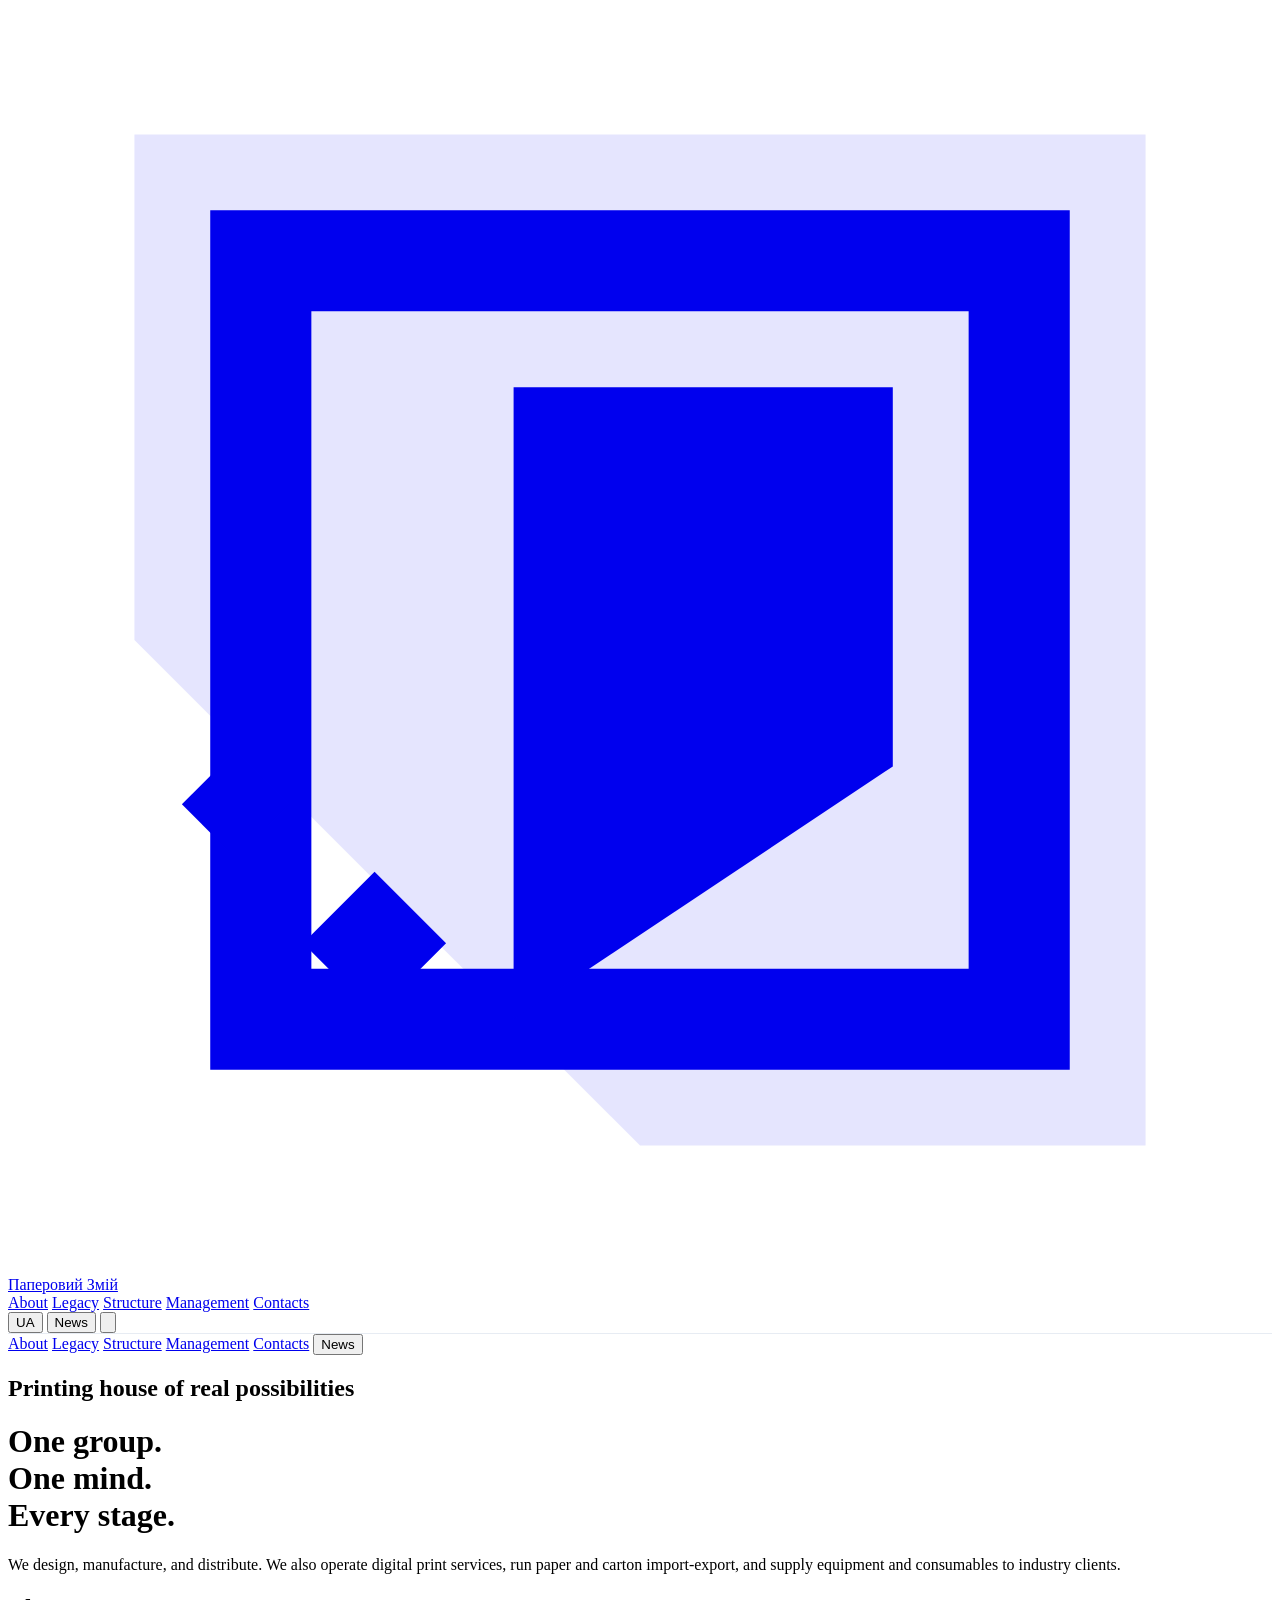
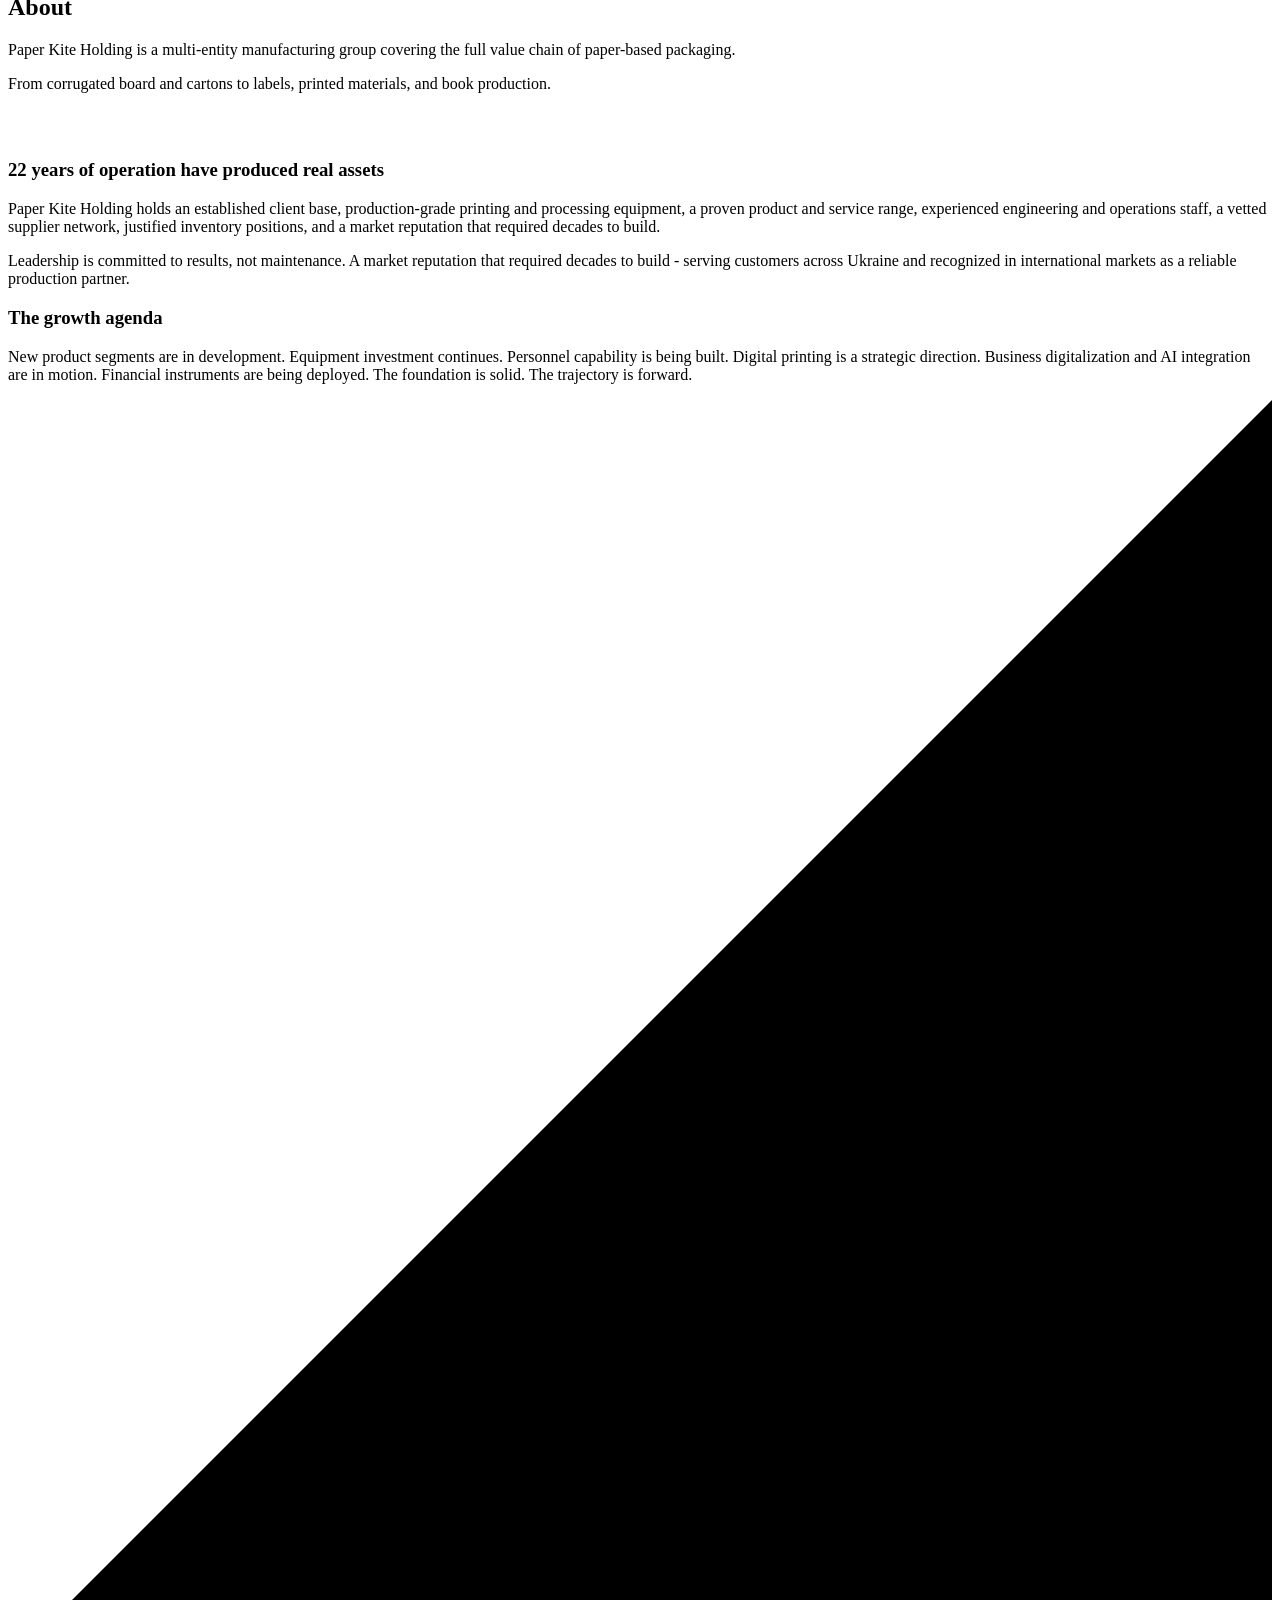
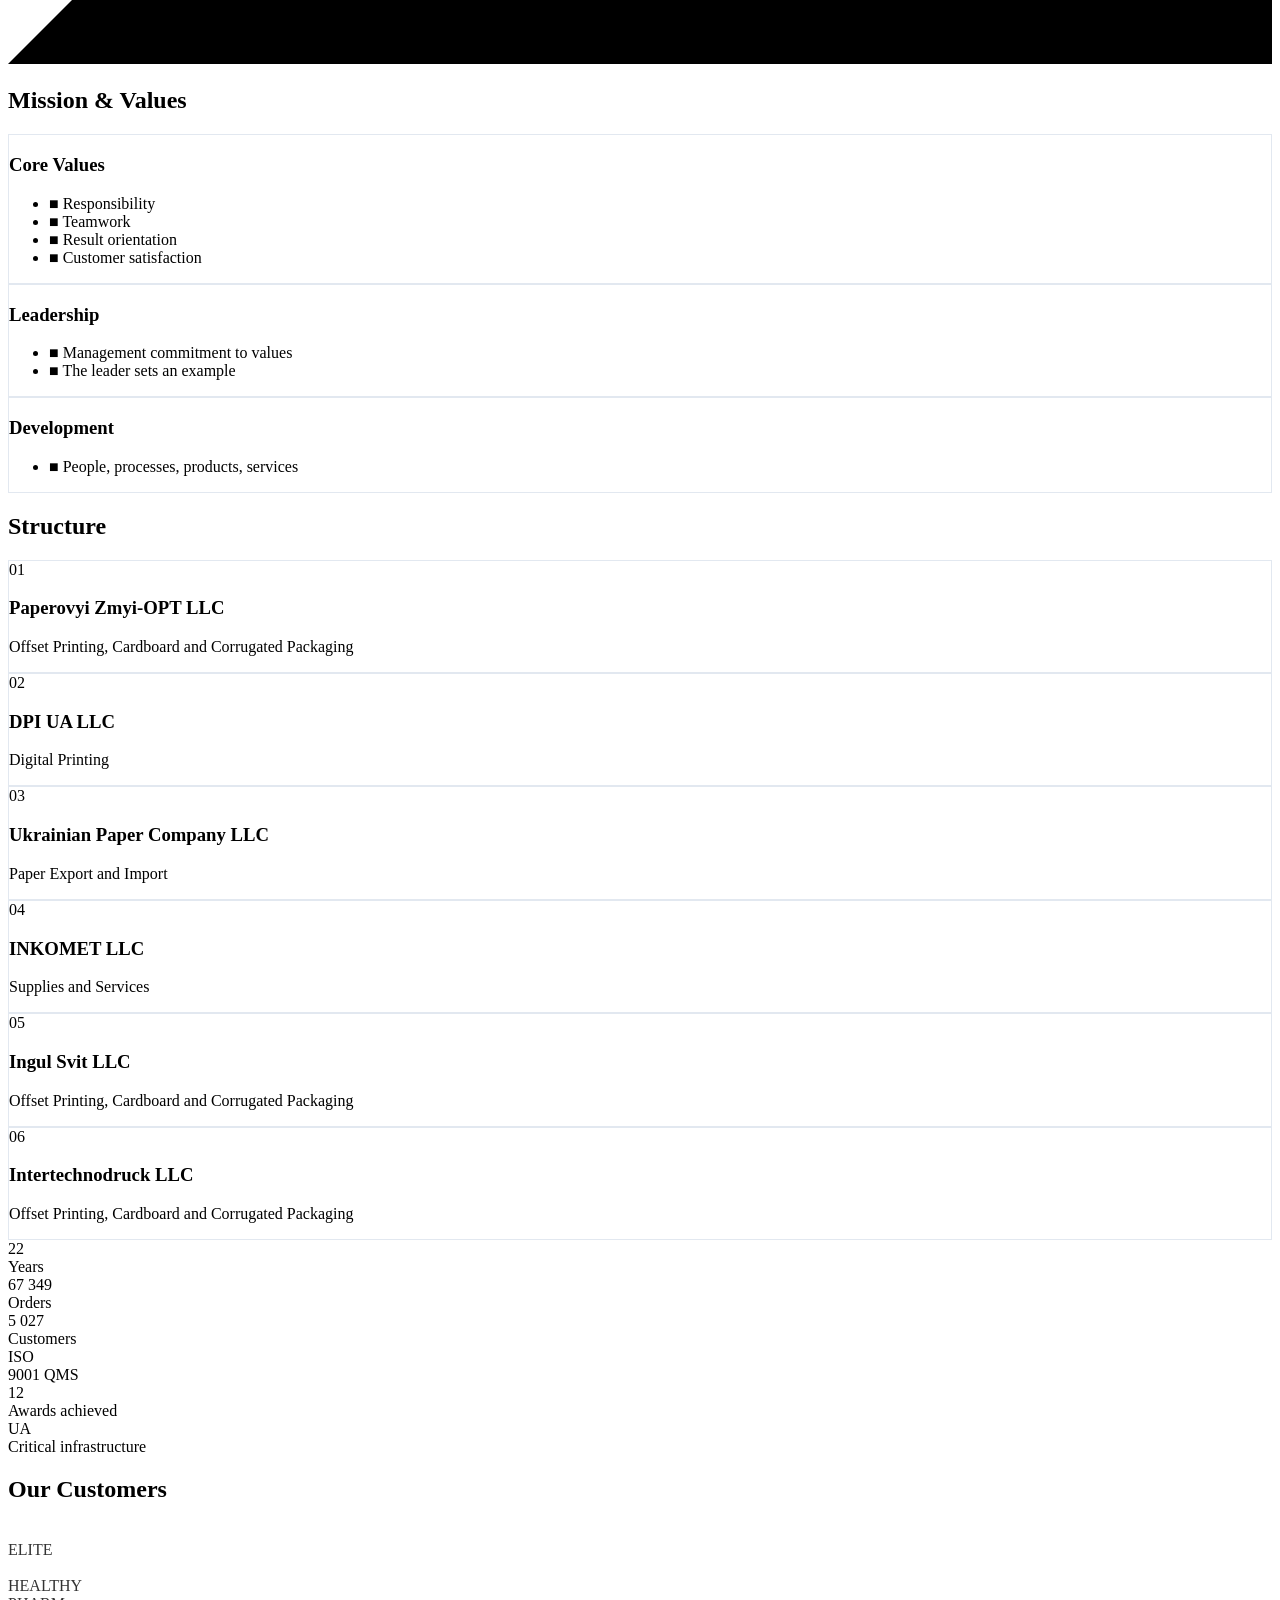
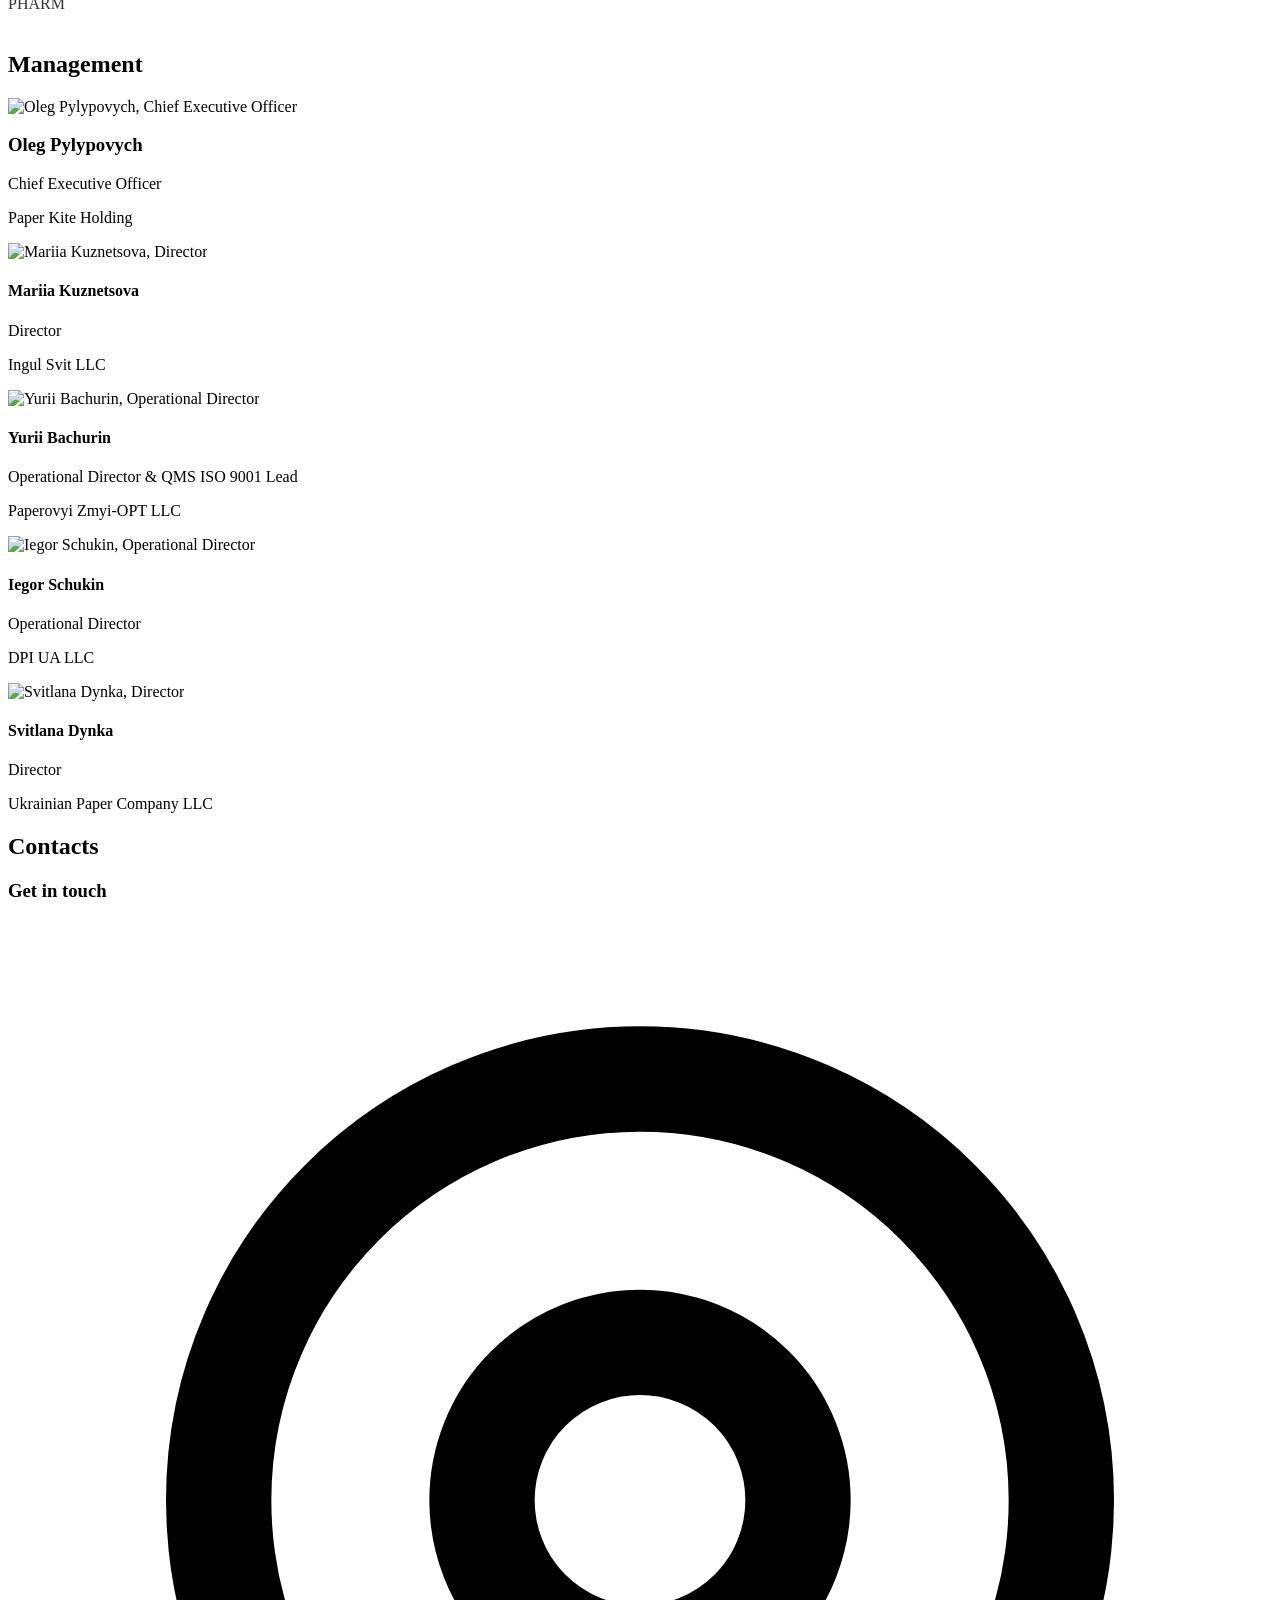
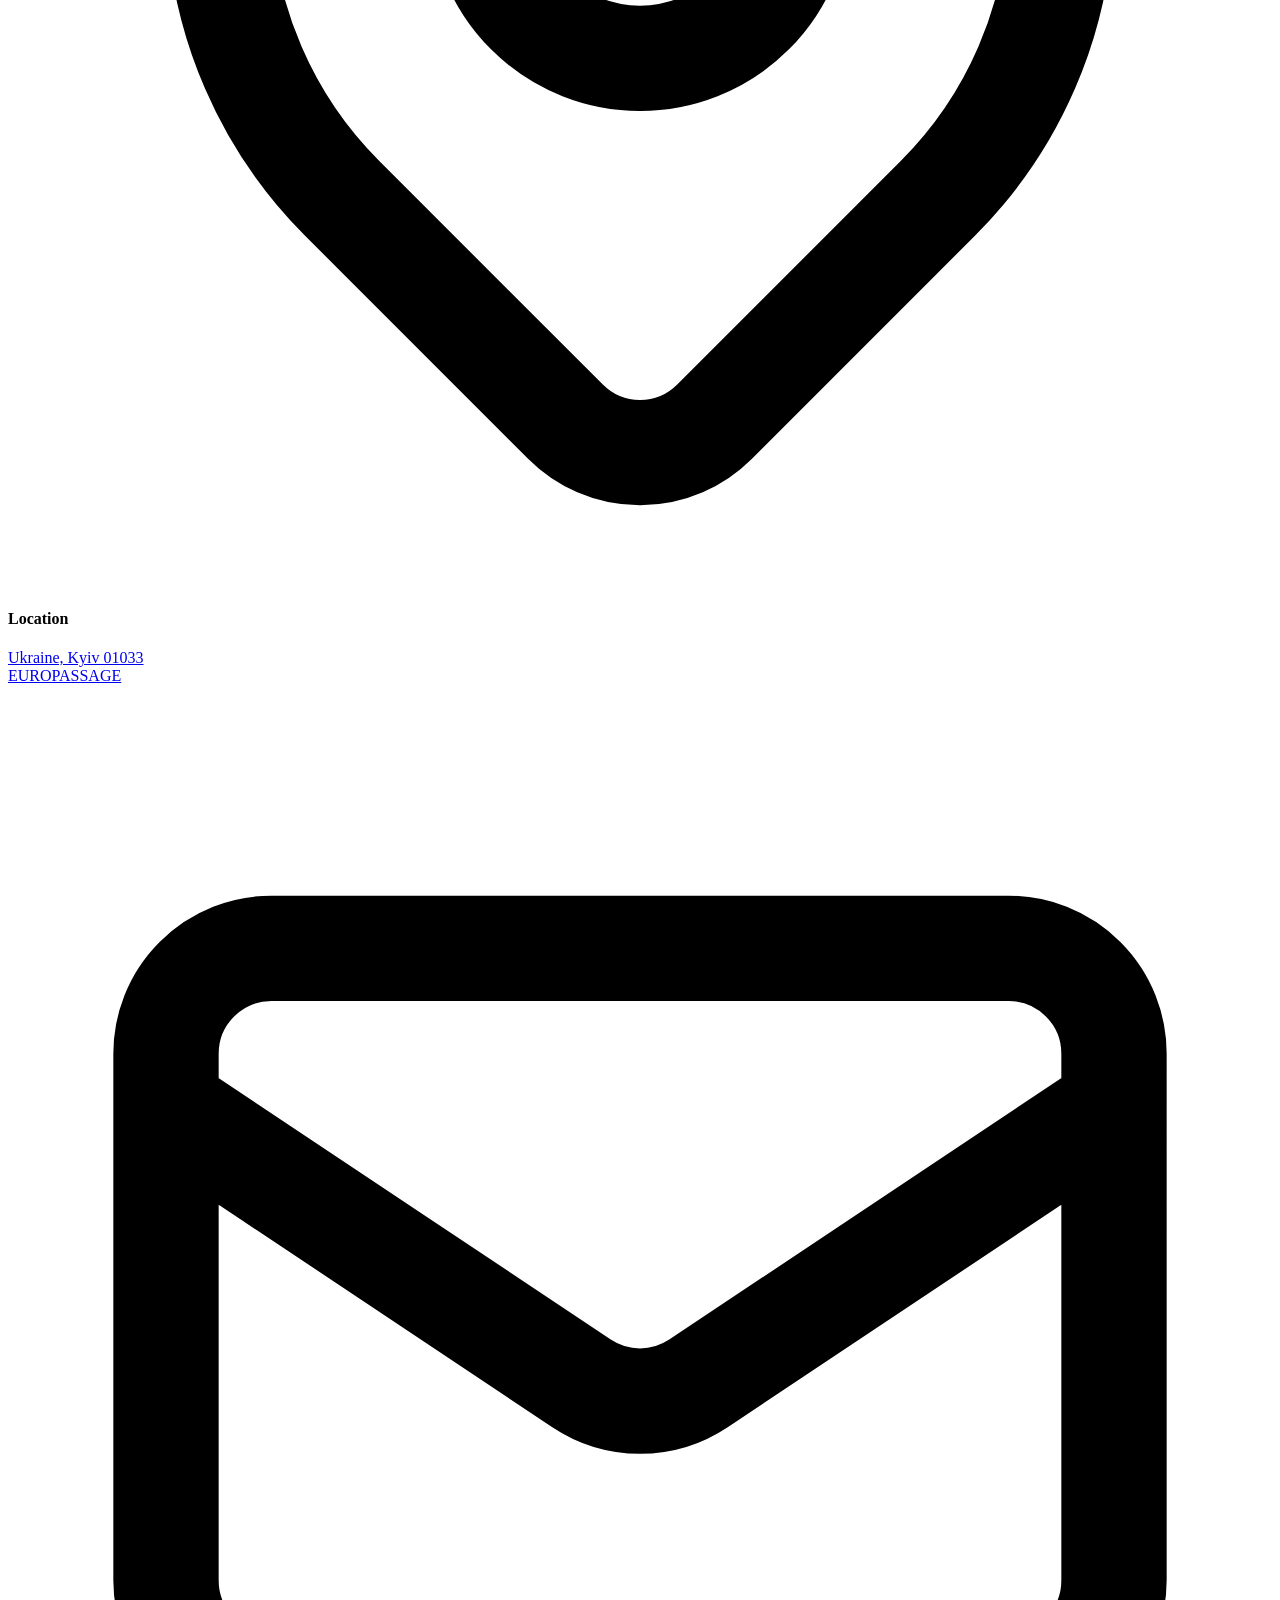
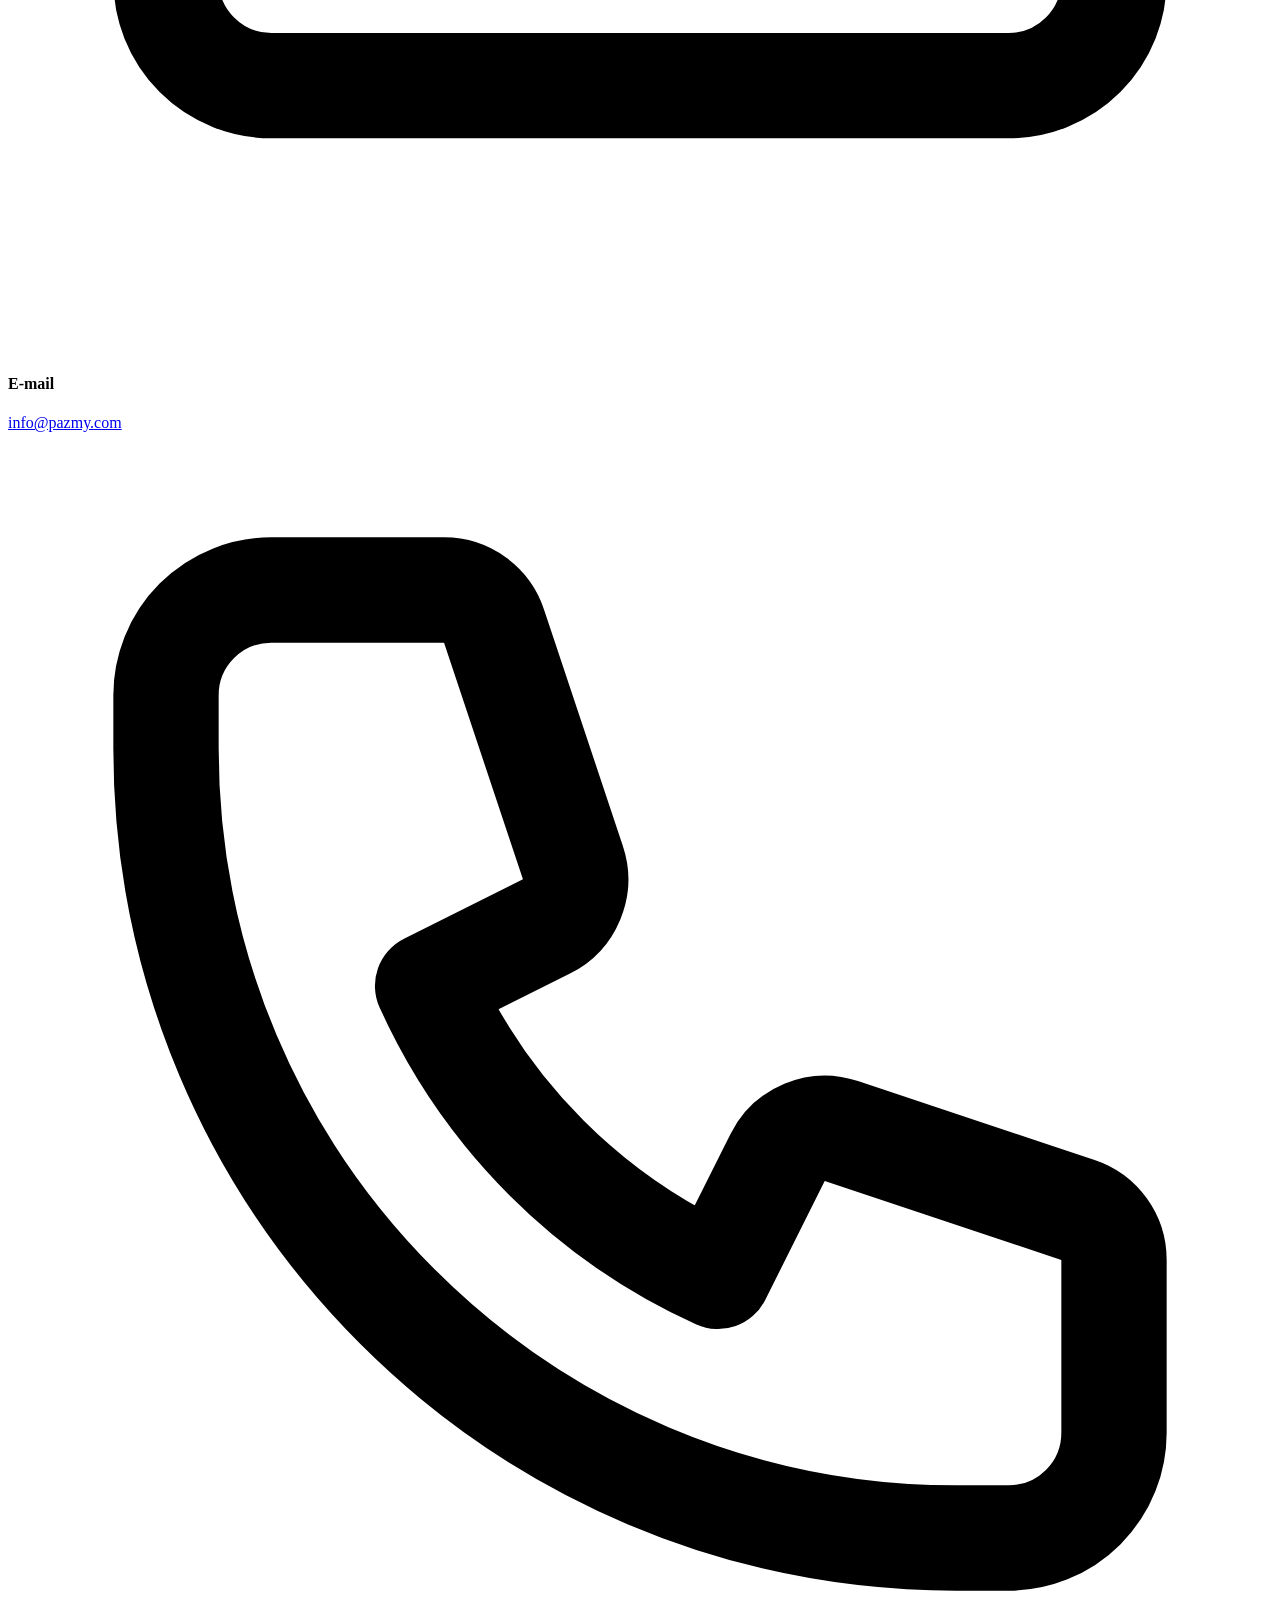
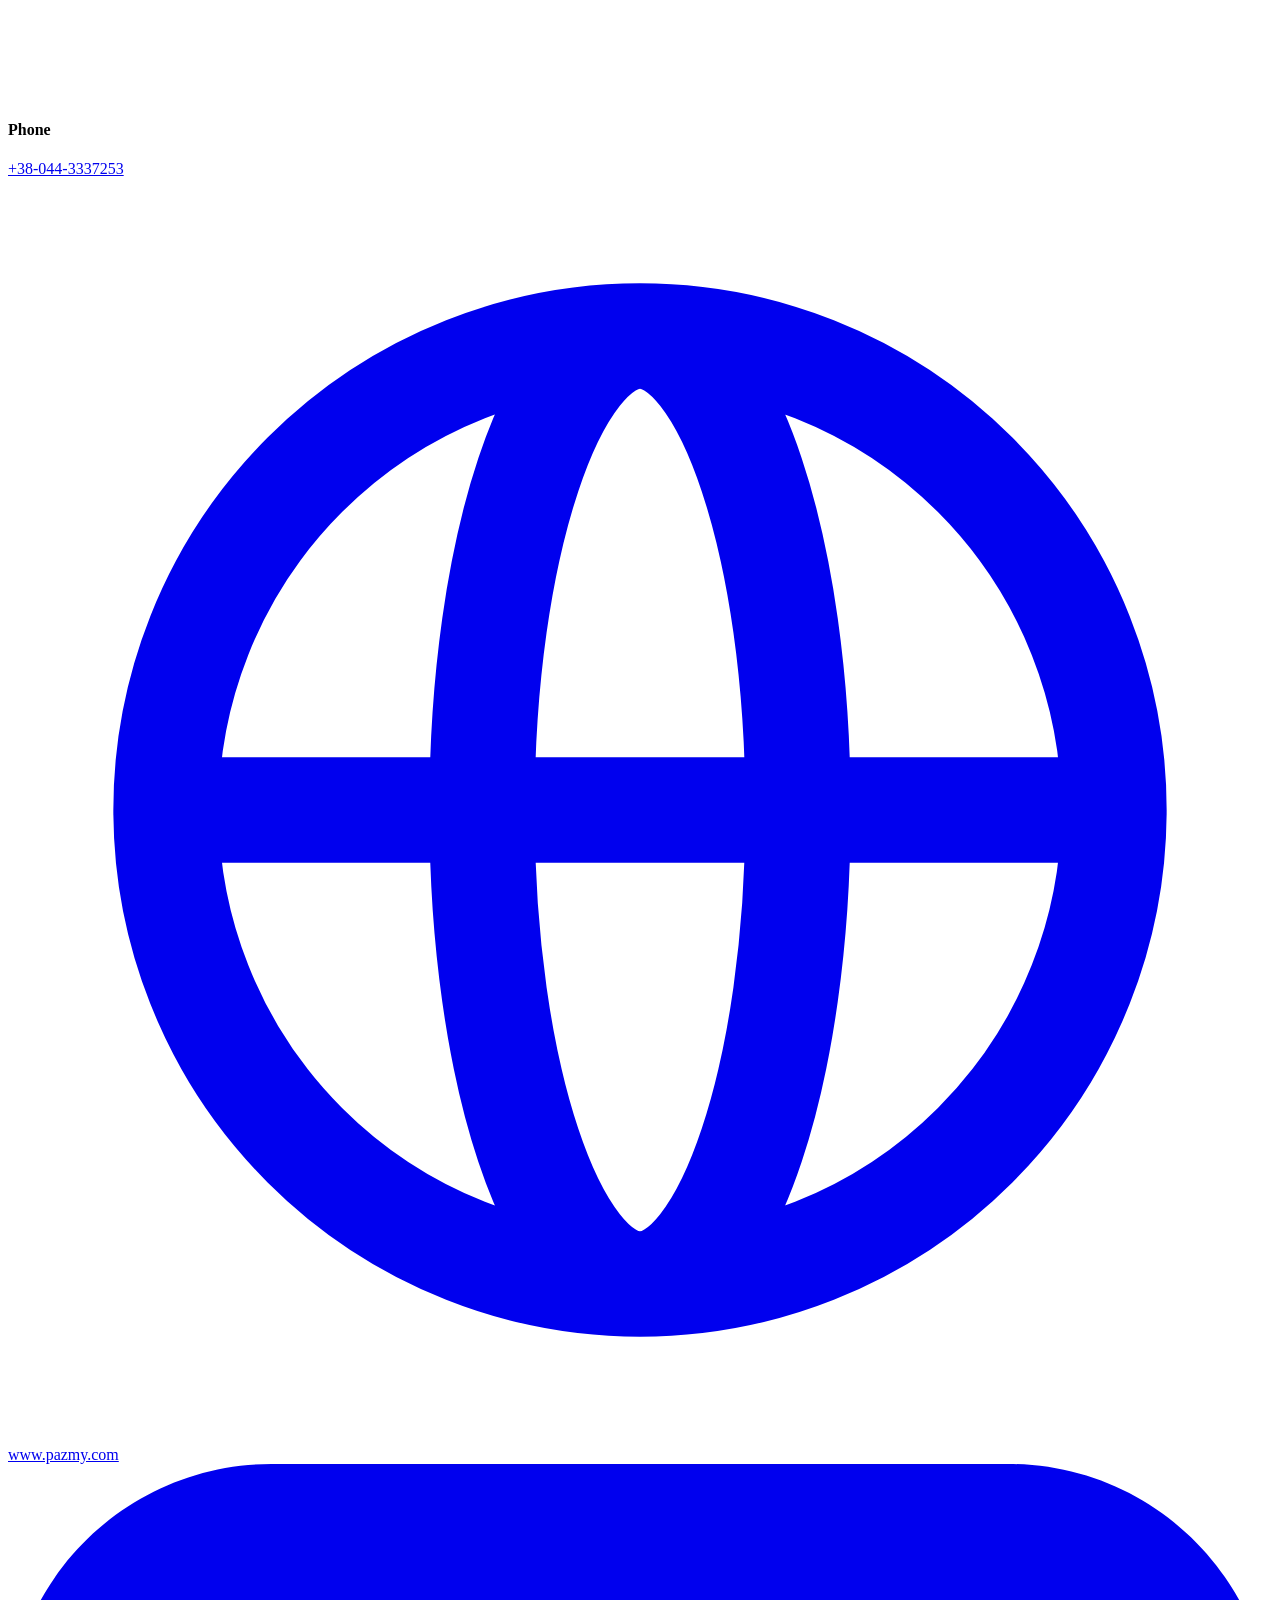
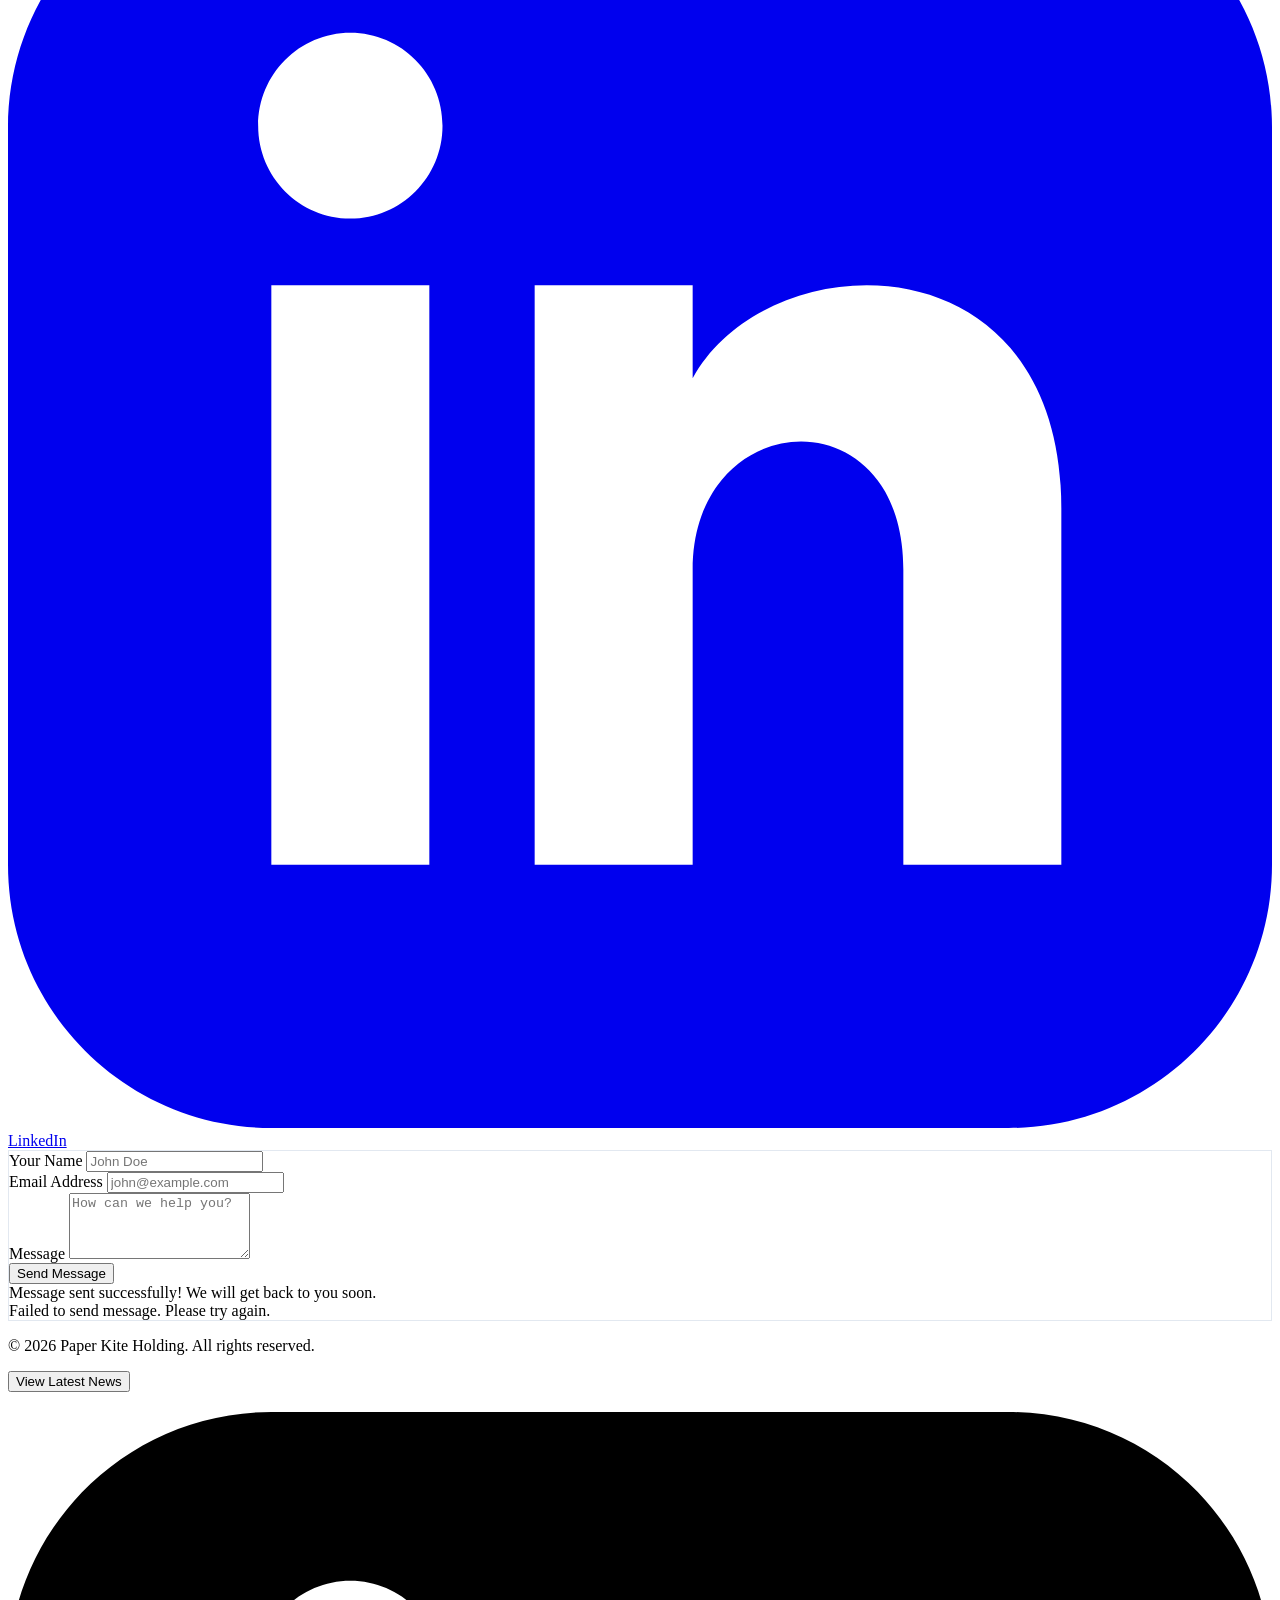
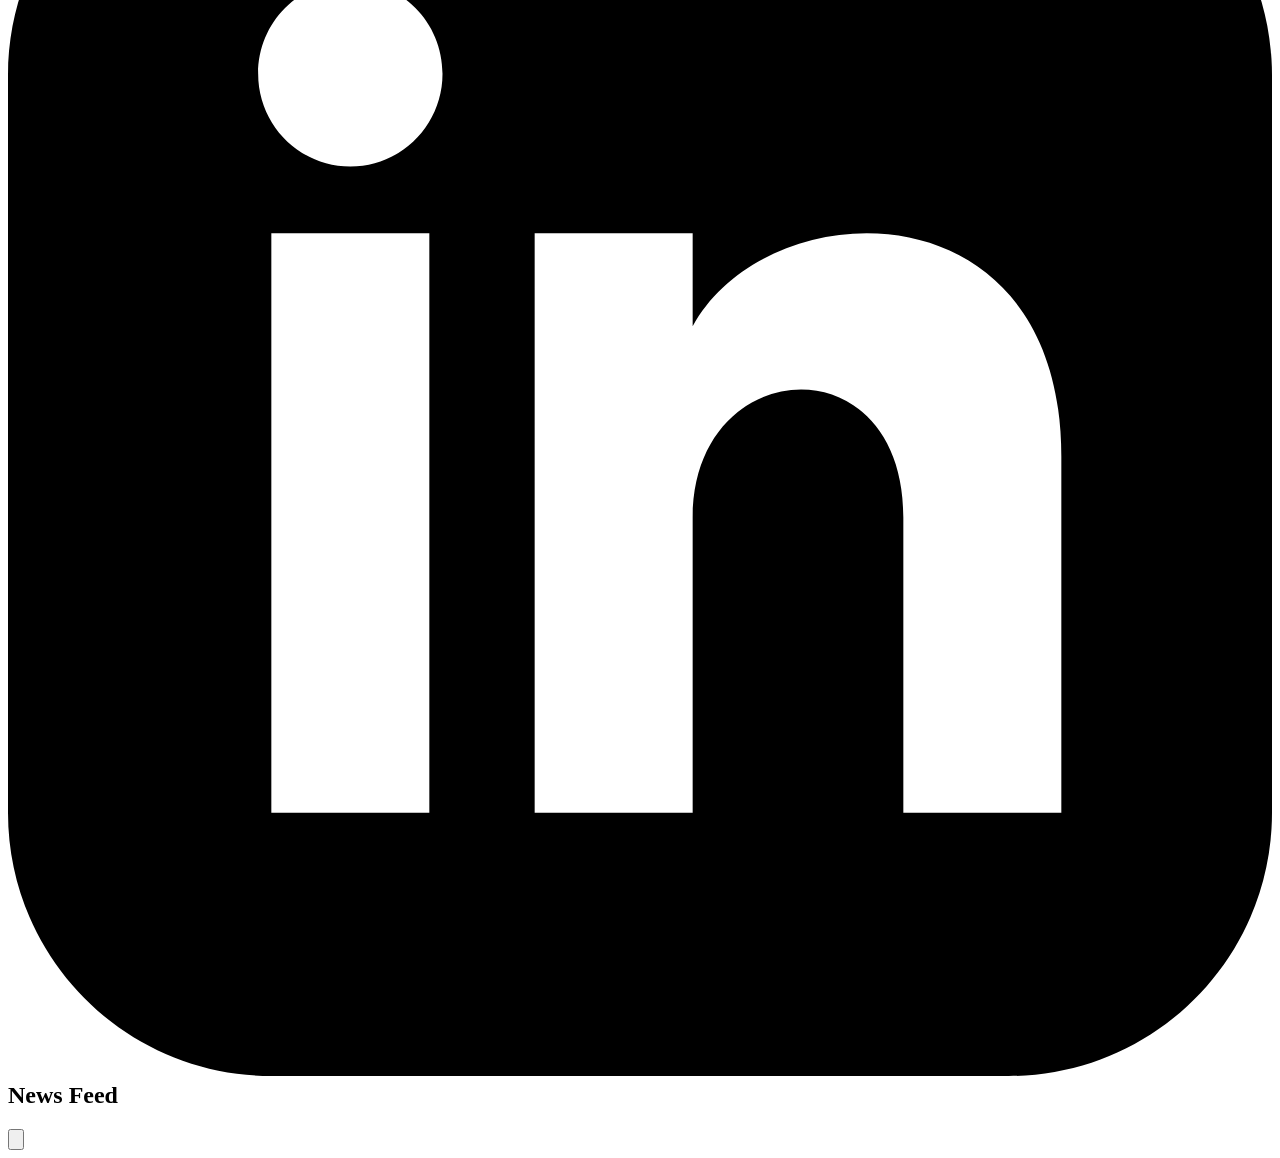
==== commit 1e49d163: "Update index.html" ====
--- a/index.html
+++ b/index.html
@@ -11,13 +11,6 @@
   <meta name="author" content="Paper Kite Holding">
   <link rel="canonical" href="https://www.pazmy.com/">
 
-  <!-- Open Graph / LinkedIn / Facebook -->
-  <meta property="og:type" content="website">
-  <meta property="og:url" content="https://www.pazmy.com/">
-  <meta property="og:title" content="Paper Kite Holding">
-  <meta property="og:description" content="A multi-entity manufacturing group covering the full value chain of paper-based packaging.">
-  <meta property="og:image" content="https://www.pazmy.com/og-image.jpg">
-
   <!-- Tailwind CSS -->
   <script src="https://cdn.tailwindcss.com"></script>
   
@@ -27,11 +20,14 @@
       theme: {
         extend: {
           fontFamily: {
-            sans: ['Inter', 'system-ui', '-apple-system', 'BlinkMacSystemFont', 'Segoe UI', 'Roboto', 'sans-serif'],
+            // Фірмовий шрифт Neo Sans Pro, з фолбеками
+            sans: ['"Neo Sans Pro"', 'Montserrat', 'system-ui', '-apple-system', 'sans-serif'],
           },
           colors: {
-            slate: {
-              850: '#151e2e',
+            brand: {
+              DEFAULT: '#001E87', // PANTONE Blue 072 C / RGB 0, 30, 135
+              light: '#4A61C9',
+              dark: '#001359'
             }
           }
         }
@@ -40,29 +36,29 @@
   </script>
   
   <style>
-    @import url('https://fonts.googleapis.com/css2?family=Inter:wght@300;400;500;600;700&display=swap');
+    @import url('https://fonts.googleapis.com/css2?family=Montserrat:wght@400;500;600;700&display=swap');
 
     /* Magic MCP Glassmorphism */
     .glass-nav {
-      background: rgba(255, 255, 255, 0.85);
+      background: rgba(255, 255, 255, 0.95);
       backdrop-filter: blur(16px);
       -webkit-backdrop-filter: blur(16px);
-      border-bottom: 1px solid rgba(226, 232, 240, 0.6);
-    }
-
-    /* UI UX Pro Max Bento Cards */
+      border-bottom: 1px solid rgba(226, 232, 240, 0.8);
+    }
+
+    /* UI UX Bento Cards */
     .bento-card {
-      background: linear-gradient(145deg, #ffffff, #f8fafc);
-      border: 1px solid rgba(226, 232, 240, 0.8);
+      background: #ffffff;
+      border: 1px solid rgba(226, 232, 240, 1);
       transition: all 0.4s cubic-bezier(0.16, 1, 0.3, 1);
     }
     .bento-card:hover {
       transform: translateY(-4px);
-      box-shadow: 0 20px 40px -10px rgba(0, 0, 0, 0.08);
-      border-color: rgba(203, 213, 225, 1);
-    }
-
-    /* Magic MCP Smooth Fade In - Removed translate-x completely to avoid any horizontal overflow */
+      box-shadow: 0 20px 40px -10px rgba(0, 30, 135, 0.08);
+      border-color: #001E87;
+    }
+
+    /* Magic MCP Smooth Fade In */
     .fade-up {
       opacity: 0;
       transform: translateY(40px);
@@ -73,48 +69,85 @@
       transform: translateY(0);
     }
     
-    /* Delays for staggered animations */
     .delay-100 { transition-delay: 100ms; }
     .delay-200 { transition-delay: 200ms; }
     .delay-300 { transition-delay: 300ms; }
+    .delay-400 { transition-delay: 400ms; }
+    .delay-500 { transition-delay: 500ms; }
 
     /* Custom Scrollbar */
     ::-webkit-scrollbar { width: 8px; }
     ::-webkit-scrollbar-track { background: #f1f5f9; }
-    ::-webkit-scrollbar-thumb { background: #cbd5e1; border-radius: 4px; }
-    ::-webkit-scrollbar-thumb:hover { background: #94a3b8; }
+    ::-webkit-scrollbar-thumb { background: #001E87; border-radius: 4px; }
+    ::-webkit-scrollbar-thumb:hover { background: #001359; }
+
+    /* Анімація для фірмових "папірців" на фоні */
+    @keyframes float {
+      0% { transform: translateY(0px) rotate(0deg); }
+      50% { transform: translateY(-20px) rotate(10deg); }
+      100% { transform: translateY(0px) rotate(0deg); }
+    }
+    .paper-shape {
+      animation: float 8s ease-in-out infinite;
+    }
+
+    /* Стилі для логотипів клієнтів */
+    .client-logo {
+      filter: grayscale(100%) brightness(0) invert(1) opacity(0.8);
+      transition: all 0.4s ease;
+      cursor: default;
+    }
+    .client-logo:hover {
+      filter: grayscale(0%) brightness(1) invert(0) opacity(1);
+      transform: scale(1.05);
+    }
+    .client-text {
+      filter: opacity(0.8);
+      transition: all 0.4s ease;
+      cursor: default;
+    }
+    .client-text:hover {
+      filter: opacity(1);
+      transform: scale(1.05);
+    }
   </style>
 </head>
-<!-- Додано w-full для запобігання виходу за межі -->
-<body class="bg-slate-50 text-slate-900 font-sans antialiased selection:bg-slate-200 selection:text-slate-900 overflow-x-hidden w-full">
+<body class="bg-slate-50 text-slate-800 font-sans antialiased selection:bg-brand selection:text-white overflow-x-hidden w-full">
 
   <!-- Navigation -->
   <nav class="fixed w-full top-0 z-50 glass-nav transition-all duration-300">
     <div class="max-w-7xl mx-auto px-6 h-20 flex items-center justify-between">
-      <!-- Logo (Smooth scroll to top) -->
-      <a href="#" onclick="window.scrollTo({top: 0, behavior: 'smooth'}); return false;" class="text-xl font-bold tracking-tight text-slate-900 hover:opacity-80 transition-opacity">
-        Paper Kite
+      <!-- Logo -->
+      <a href="#" onclick="window.scrollTo({top: 0, behavior: 'smooth'}); return false;" class="flex items-center space-x-3 text-xl font-bold tracking-tight text-brand hover:opacity-80 transition-opacity">
+        <svg class="w-8 h-8 text-brand" viewBox="0 0 100 100" fill="currentColor">
+          <path d="M10,10 L90,10 L90,90 L50,90 L10,50 Z" opacity="0.1"/>
+          <path d="M20,20 L80,20 L80,80 L20,80 Z" fill="none" stroke="currentColor" stroke-width="8"/>
+          <polygon points="40,30 70,30 70,60 40,80" fill="currentColor"/>
+          <rect x="25" y="70" width="8" height="8" transform="rotate(45 29 74)"/>
+          <rect x="15" y="60" width="6" height="6" transform="rotate(45 18 63)"/>
+        </svg>
+        <span class="italic">Паперовий Змій</span>
       </a>
       
       <!-- Desktop Menu -->
-      <div class="hidden md:flex space-x-8 lg:space-x-10 text-sm font-medium text-slate-500">
-        <a href="#about" class="hover:text-slate-900 transition-colors" data-i18n="nav.about">About</a>
-        <a href="#legacy" class="hover:text-slate-900 transition-colors" data-i18n="nav.legacy">Legacy</a>
-        <a href="#structure" class="hover:text-slate-900 transition-colors" data-i18n="nav.structure">Structure</a>
-        <a href="#management" class="hover:text-slate-900 transition-colors" data-i18n="nav.management">Management</a>
-        <a href="#contacts" class="hover:text-slate-900 transition-colors" data-i18n="nav.contacts">Contacts</a>
+      <div class="hidden md:flex space-x-8 lg:space-x-10 text-sm font-semibold text-slate-600">
+        <a href="#about" class="hover:text-brand transition-colors" data-i18n="nav.about">About</a>
+        <a href="#legacy" class="hover:text-brand transition-colors" data-i18n="nav.legacy">Legacy</a>
+        <a href="#structure" class="hover:text-brand transition-colors" data-i18n="nav.structure">Structure</a>
+        <a href="#management" class="hover:text-brand transition-colors" data-i18n="nav.management">Management</a>
+        <a href="#contacts" class="hover:text-brand transition-colors" data-i18n="nav.contacts">Contacts</a>
       </div>
       
       <!-- Actions -->
       <div class="flex items-center space-x-4 md:space-x-6">
-        <button id="langToggleBtn" class="text-xs font-bold uppercase tracking-widest text-slate-400 hover:text-slate-900 transition-colors w-6">
+        <button id="langToggleBtn" class="text-xs font-bold uppercase tracking-widest text-slate-400 hover:text-brand transition-colors w-6">
           UA
         </button>
-        <button id="openNewsNavBtn" class="hidden md:block bg-slate-900 text-white px-5 py-2.5 rounded-full text-sm font-medium hover:bg-slate-800 transition-all hover:scale-105 active:scale-95 shadow-md shadow-slate-900/20" data-i18n="nav.news">
+        <button id="openNewsNavBtn" class="hidden md:block bg-brand text-white px-6 py-2.5 rounded-full text-sm font-semibold hover:bg-brand-dark transition-all hover:scale-105 active:scale-95 shadow-md shadow-brand/30" data-i18n="nav.news">
           News
         </button>
         <!-- Mobile Menu Toggle -->
-        <button id="mobileMenuBtn" class="md:hidden p-2 text-slate-600 hover:text-slate-900 transition-colors" aria-label="Toggle menu">
+        <button id="mobileMenuBtn" class="md:hidden p-2 text-brand hover:text-brand-dark transition-colors" aria-label="Toggle menu">
           <svg class="w-6 h-6" fill="none" stroke="currentColor" viewBox="0 0 24 24"><path stroke-linecap="round" stroke-linejoin="round" stroke-width="2" d="M4 6h16M4 12h16M4 18h16"></path></svg>
         </button>
       </div>
@@ -122,41 +155,52 @@
   </nav>
 
   <!-- Mobile Menu Overlay -->
-  <div id="mobileMenu" class="fixed inset-0 z-40 bg-white/95 backdrop-blur-lg transform translate-x-full transition-transform duration-300 md:hidden pt-28 px-8 border-l border-slate-100">
-    <div class="flex flex-col space-y-8 text-2xl font-semibold text-slate-900">
-      <a href="#about" class="mobile-link hover:text-blue-600 transition-colors" data-i18n="nav.about">About</a>
-      <a href="#legacy" class="mobile-link hover:text-blue-600 transition-colors" data-i18n="nav.legacy">Legacy</a>
-      <a href="#structure" class="mobile-link hover:text-blue-600 transition-colors" data-i18n="nav.structure">Structure</a>
-      <a href="#management" class="mobile-link hover:text-blue-600 transition-colors" data-i18n="nav.management">Management</a>
-      <a href="#contacts" class="mobile-link hover:text-blue-600 transition-colors" data-i18n="nav.contacts">Contacts</a>
-      <button id="openNewsMobileBtn" class="mobile-link text-left text-blue-600" data-i18n="nav.news">News</button>
+  <div id="mobileMenu" class="fixed inset-0 z-40 bg-white/95 backdrop-blur-lg transform translate-x-full transition-transform duration-300 md:hidden pt-28 px-8 border-l border-brand/10">
+    <div class="flex flex-col space-y-8 text-2xl font-bold text-brand">
+      <a href="#about" class="mobile-link hover:text-brand-light transition-colors" data-i18n="nav.about">About</a>
+      <a href="#legacy" class="mobile-link hover:text-brand-light transition-colors" data-i18n="nav.legacy">Legacy</a>
+      <a href="#structure" class="mobile-link hover:text-brand-light transition-colors" data-i18n="nav.structure">Structure</a>
+      <a href="#management" class="mobile-link hover:text-brand-light transition-colors" data-i18n="nav.management">Management</a>
+      <a href="#contacts" class="mobile-link hover:text-brand-light transition-colors" data-i18n="nav.contacts">Contacts</a>
+      <button id="openNewsMobileBtn" class="mobile-link text-left text-brand-light" data-i18n="nav.news">News</button>
     </div>
   </div>
 
-  <main class="w-full overflow-hidden"> <!-- Внутрішній overflow-hidden для підстраховки -->
+  <main class="w-full overflow-hidden">
     <!-- Hero Section -->
     <header class="pt-40 pb-20 md:pt-48 md:pb-24 px-6 flex flex-col items-center justify-center min-h-[85vh] text-center max-w-5xl mx-auto relative">
-      <div class="absolute top-1/2 left-1/2 -translate-x-1/2 -translate-y-1/2 w-full max-w-[800px] h-[800px] bg-gradient-to-tr from-slate-100 to-white rounded-full blur-3xl -z-10 opacity-60 pointer-events-none"></div>
       
-      <h1 class="fade-up text-5xl md:text-7xl lg:text-8xl font-bold tracking-tighter text-slate-900 mb-8 leading-[1.1] w-full" data-i18n="hero.title">
+      <!-- Фірмовий патерн "шматочки паперу" на фоні -->
+      <div class="absolute inset-0 overflow-hidden pointer-events-none z-[-1] opacity-10">
+        <div class="paper-shape absolute top-20 left-10 w-16 h-16 bg-brand rotate-12"></div>
+        <div class="paper-shape absolute top-40 right-20 w-12 h-12 border-4 border-brand rotate-45 delay-100"></div>
+        <div class="paper-shape absolute bottom-20 left-1/4 w-20 h-20 bg-brand rotate-[60deg] delay-200"></div>
+        <div class="paper-shape absolute top-1/3 right-1/3 w-10 h-10 border-4 border-brand rotate-[30deg] delay-300"></div>
+        <div class="paper-shape absolute bottom-40 right-10 w-14 h-14 bg-brand rotate-[15deg]"></div>
+      </div>
+      
+      <h2 class="fade-up text-sm font-bold uppercase tracking-widest text-brand mb-6" data-i18n="hero.slogan">
+        Printing house of real possibilities
+      </h2>
+      <h1 class="fade-up delay-100 text-5xl md:text-7xl lg:text-8xl font-bold tracking-tighter text-brand mb-8 leading-[1.1] w-full" data-i18n="hero.title">
         One group.<br/>One mind.<br/>Every stage.
       </h1>
-      <p class="fade-up delay-200 text-lg md:text-2xl text-slate-500 max-w-3xl mx-auto font-light leading-relaxed px-4 md:px-0" data-i18n="hero.subtitle">
+      <p class="fade-up delay-200 text-lg md:text-2xl text-slate-600 max-w-3xl mx-auto font-medium leading-relaxed px-4 md:px-0" data-i18n="hero.subtitle">
         We design, manufacture, and distribute. We also operate digital print services, run paper and carton import-export, and supply equipment and consumables to industry clients.
       </p>
     </header>
 
     <!-- About Section -->
-    <section id="about" class="py-20 md:py-24 px-6 relative w-full">
+    <section id="about" class="py-20 md:py-24 px-6 relative w-full bg-white border-t border-slate-100">
       <div class="max-w-7xl mx-auto">
-        <div class="fade-up mb-12 md:mb-16">
-          <h2 class="text-xs font-bold uppercase tracking-widest text-slate-400" data-i18n="about.title">About</h2>
+        <div class="fade-up mb-12 md:mb-16 border-l-4 border-brand pl-4">
+          <h2 class="text-xs font-bold uppercase tracking-widest text-brand" data-i18n="about.title">About</h2>
         </div>
         <div class="grid md:grid-cols-2 gap-10 md:gap-16 items-start">
-          <p class="fade-up delay-100 text-2xl md:text-4xl leading-snug font-medium text-slate-800 tracking-tight" data-i18n="about.text1">
+          <p class="fade-up delay-100 text-2xl md:text-4xl leading-snug font-bold text-brand tracking-tight" data-i18n="about.text1">
             Paper Kite Holding is a multi-entity manufacturing group covering the full value chain of paper-based packaging.
           </p>
-          <div class="fade-up delay-200 space-y-6 text-lg text-slate-500 font-light leading-relaxed">
+          <div class="fade-up delay-200 space-y-6 text-lg text-slate-600 font-medium leading-relaxed">
             <p data-i18n="about.text2">
               From corrugated board and cartons to labels, printed materials, and book production.
             </p>
@@ -166,65 +210,67 @@
     </section>
 
     <!-- Legacy Section -->
-    <section id="legacy" class="py-20 md:py-24 px-6 bg-white w-full">
+    <section id="legacy" class="py-20 md:py-24 px-6 bg-slate-50 w-full">
       <div class="max-w-7xl mx-auto">
         <div class="text-center mb-16 md:mb-20 max-w-3xl mx-auto">
-          <h2 class="fade-up text-xs font-bold uppercase tracking-widest text-slate-400 mb-6" data-i18n="legacy.title">Legacy</h2>
-          <h3 class="fade-up delay-100 text-3xl md:text-5xl font-semibold tracking-tight text-slate-900 mb-8 leading-tight" data-i18n="legacy.subtitle">
+          <h2 class="fade-up text-xs font-bold uppercase tracking-widest text-brand mb-6" data-i18n="legacy.title">Legacy</h2>
+          <h3 class="fade-up delay-100 text-3xl md:text-5xl font-bold tracking-tight text-brand mb-8 leading-tight" data-i18n="legacy.subtitle">
             22 years of operation have produced real assets
           </h3>
-          <p class="fade-up delay-200 text-xl text-slate-600 mb-6 font-light" data-i18n="legacy.text1">
+          <p class="fade-up delay-200 text-xl text-slate-600 mb-6 font-medium" data-i18n="legacy.text1">
             Paper Kite Holding holds an established client base, production-grade printing and processing equipment, a proven product and service range, experienced engineering and operations staff, a vetted supplier network, justified inventory positions, and a market reputation that required decades to build.
           </p>
-          <p class="fade-up delay-300 text-lg text-slate-500 font-light" data-i18n="legacy.text2">
+          <p class="fade-up delay-300 text-lg text-slate-500 font-medium" data-i18n="legacy.text2">
             Leadership is committed to results, not maintenance. A market reputation that required decades to build - serving customers across Ukraine and recognized in international markets as a reliable production partner.
           </p>
         </div>
         
-        <!-- The Growth Agenda (Dark Bento Card) -->
-        <div class="fade-up bg-slate-900 text-white rounded-[2rem] p-8 md:p-16 shadow-2xl overflow-hidden relative mx-auto w-full">
-          <div class="absolute top-0 right-0 w-64 h-64 md:w-96 md:h-96 bg-slate-800 rounded-full blur-3xl opacity-50 -translate-y-1/2 translate-x-1/3 pointer-events-none"></div>
+        <!-- The Growth Agenda -->
+        <div class="fade-up bg-brand text-white rounded-none md:rounded-2xl p-8 md:p-16 shadow-xl relative mx-auto w-full border-b-8 border-brand-dark">
           <div class="relative z-10 max-w-3xl">
-            <h3 class="text-2xl md:text-3xl font-semibold mb-6 tracking-tight" data-i18n="legacy.growthTitle">The growth agenda</h3>
-            <p class="text-lg md:text-xl text-slate-300 font-light leading-relaxed" data-i18n="legacy.growthText">
+            <h3 class="text-2xl md:text-3xl font-bold mb-6 tracking-tight" data-i18n="legacy.growthTitle">The growth agenda</h3>
+            <p class="text-lg md:text-xl text-white/90 font-medium leading-relaxed" data-i18n="legacy.growthText">
               New product segments are in development. Equipment investment continues. Personnel capability is being built. Digital printing is a strategic direction. Business digitalization and AI integration are in motion. Financial instruments are being deployed. The foundation is solid. The trajectory is forward.
             </p>
           </div>
+          <svg class="absolute bottom-0 right-0 w-32 h-32 text-white opacity-10 transform translate-x-4 translate-y-4" fill="currentColor" viewBox="0 0 100 100">
+            <polygon points="0,100 100,0 100,100"/>
+          </svg>
         </div>
       </div>
     </section>
 
     <!-- Mission & Values (Bento Grid) -->
-    <section class="py-20 md:py-24 px-6 w-full">
+    <section class="py-20 md:py-24 px-6 w-full bg-white">
       <div class="max-w-7xl mx-auto">
-        <h2 class="fade-up text-xs font-bold uppercase tracking-widest text-slate-400 mb-12 md:mb-16 text-center" data-i18n="mission.title">Mission & Values</h2>
+        <h2 class="fade-up text-xs font-bold uppercase tracking-widest text-brand mb-12 md:mb-16 text-center" data-i18n="mission.title">Mission & Values</h2>
         
         <div class="grid grid-cols-1 md:grid-cols-3 gap-6 md:gap-8">
           <!-- Core Values -->
-          <article class="fade-up bento-card rounded-3xl p-8 md:p-10 w-full">
-            <h3 class="text-xl font-semibold text-slate-900 mb-6 md:mb-8 pb-4 border-b border-slate-200/60" data-i18n="mission.core.title">Core Values</h3>
-            <ul class="space-y-4 text-slate-600">
-              <li class="flex items-start"><span class="text-slate-300 mr-3 shrink-0">◆</span> <span data-i18n="mission.core.items.0">Responsibility</span></li>
-              <li class="flex items-start"><span class="text-slate-300 mr-3 shrink-0">◆</span> <span data-i18n="mission.core.items.1">Teamwork</span></li>
-              <li class="flex items-start"><span class="text-slate-300 mr-3 shrink-0">◆</span> <span data-i18n="mission.core.items.2">Result orientation</span></li>
-              <li class="flex items-start"><span class="text-slate-300 mr-3 shrink-0">◆</span> <span data-i18n="mission.core.items.3">Customer satisfaction</span></li>
+          <article class="fade-up bento-card p-8 md:p-10 w-full rounded-xl">
+            <h3 class="text-xl font-bold text-brand mb-6 md:mb-8 pb-4 border-b border-slate-200" data-i18n="mission.core.title">Core Values</h3>
+            <ul class="space-y-4 text-slate-700 font-medium">
+              <li class="flex items-start"><span class="text-brand mr-3 shrink-0">■</span> <span data-i18n="mission.core.items.0">Responsibility</span></li>
+              <li class="flex items-start"><span class="text-brand mr-3 shrink-0">■</span> <span data-i18n="mission.core.items.1">Teamwork</span></li>
+              <li class="flex items-start"><span class="text-brand mr-3 shrink-0">■</span> <span data-i18n="mission.core.items.2">Result orientation</span></li>
+              <li class="flex items-start"><span class="text-brand mr-3 shrink-0">■</span> <span data-i18n="mission.core.items.3">Customer satisfaction</span></li>
             </ul>
           </article>
 
           <!-- Leadership -->
-          <article class="fade-up delay-100 bento-card rounded-3xl p-8 md:p-10 w-full">
-            <h3 class="text-xl font-semibold text-slate-900 mb-6 md:mb-8 pb-4 border-b border-slate-200/60" data-i18n="mission.leadership.title">Leadership</h3>
-            <ul class="space-y-4 text-slate-600">
-              <li class="flex items-start"><span class="text-slate-300 mr-3 shrink-0">◆</span> <span data-i18n="mission.leadership.items.0">Management commitment to principles and values</span></li>
-              <li class="flex items-start"><span class="text-slate-300 mr-3 shrink-0">◆</span> <span data-i18n="mission.leadership.items.1">The leader sets an example for subordinates</span></li>
+          <article class="fade-up delay-100 bento-card p-8 md:p-10 w-full rounded-xl">
+            <h3 class="text-xl font-bold text-brand mb-6 md:mb-8 pb-4 border-b border-slate-200" data-i18n="mission.leadership.title">Leadership</h3>
+            <ul class="space-y-4 text-slate-700 font-medium">
+              <li class="flex items-start"><span class="text-brand mr-3 shrink-0">■</span> <span data-i18n="mission.leadership.items.0">Management commitment to values</span></li>
+              <li class="flex items-start"><span class="text-brand mr-3 shrink-0">■</span> <span data-i18n="mission.leadership.items.1">The leader sets an example</span></li>
             </ul>
           </article>
 
           <!-- Development -->
-          <article class="fade-up delay-200 bento-card rounded-3xl p-8 md:p-10 w-full">
-            <h3 class="text-xl font-semibold text-slate-900 mb-6 md:mb-8 pb-4 border-b border-slate-200/60" data-i18n="mission.development.title">Development</h3>
-            <ul class="space-y-4 text-slate-600">
-              <li class="flex items-start"><span class="text-slate-300 mr-3 shrink-0">◆</span> <span data-i18n="mission.development.items.0">People, processes, products, services</span></li>
+          <article class="fade-up delay-200 bento-card p-8 md:p-10 w-full rounded-xl">
+            <h3 class="text-xl font-bold text-brand mb-6 md:mb-8 pb-4 border-b border-slate-200" data-i18n="mission.development.title">Development</h3>
+            <ul class="space-y-4 text-slate-700 font-medium">
+              <li class="flex items-start"><span class="text-brand mr-3 shrink-0">■</span> <span data-i18n="mission.development.items.0">People, processes, products, services</span></li>
             </ul>
           </article>
         </div>
@@ -232,239 +278,242 @@
     </section>
 
     <!-- Structure Section -->
-    <section id="structure" class="py-20 md:py-24 px-6 bg-white w-full">
+    <section id="structure" class="py-20 md:py-24 px-6 bg-slate-50 w-full border-t border-slate-200">
       <div class="max-w-7xl mx-auto">
-        <h2 class="fade-up text-xs font-bold uppercase tracking-widest text-slate-400 mb-12 md:mb-16 text-center" data-i18n="structure.title">Structure</h2>
+        <h2 class="fade-up text-xs font-bold uppercase tracking-widest text-brand mb-12 md:mb-16 text-center" data-i18n="structure.title">Structure</h2>
         
         <div class="grid grid-cols-1 sm:grid-cols-2 lg:grid-cols-3 gap-6">
-          <!-- Structure Items -->
-          <article class="fade-up bento-card rounded-2xl p-6 md:p-8 group cursor-default w-full">
-            <div class="text-slate-300 font-mono text-sm mb-4">01</div>
-            <h3 class="text-lg font-semibold text-slate-900 mb-2 group-hover:text-slate-600 transition-colors" data-i18n="structure.items.0.name">Paperovyi Zmyi-OPT LLC</h3>
-            <p class="text-sm text-slate-500" data-i18n="structure.items.0.desc">Offset Printing, Cardboard and Corrugated Packaging</p>
+          <article class="fade-up bento-card rounded-xl p-6 md:p-8 group cursor-default w-full border-l-4 hover:border-l-brand">
+            <div class="text-brand/50 font-bold text-sm mb-4">01</div>
+            <h3 class="text-lg font-bold text-brand mb-2 group-hover:text-brand-dark transition-colors" data-i18n="structure.items.0.name">Paperovyi Zmyi-OPT LLC</h3>
+            <p class="text-sm text-slate-600 font-medium" data-i18n="structure.items.0.desc">Offset Printing, Cardboard and Corrugated Packaging</p>
           </article>
           
-          <article class="fade-up delay-100 bento-card rounded-2xl p-6 md:p-8 group cursor-default w-full">
-            <div class="text-slate-300 font-mono text-sm mb-4">02</div>
-            <h3 class="text-lg font-semibold text-slate-900 mb-2 group-hover:text-slate-600 transition-colors" data-i18n="structure.items.1.name">Ingul Svit LLC</h3>
-            <p class="text-sm text-slate-500" data-i18n="structure.items.1.desc">Digital Printing</p>
-          </article>
-
-          <article class="fade-up delay-200 bento-card rounded-2xl p-6 md:p-8 group cursor-default w-full">
-            <div class="text-slate-300 font-mono text-sm mb-4">03</div>
-            <h3 class="text-lg font-semibold text-slate-900 mb-2 group-hover:text-slate-600 transition-colors" data-i18n="structure.items.2.name">Intertechnodruck LLC</h3>
-            <p class="text-sm text-slate-500" data-i18n="structure.items.2.desc">Offset Printing</p>
-          </article>
-
-          <article class="fade-up bento-card rounded-2xl p-6 md:p-8 group cursor-default w-full">
-             <div class="text-slate-300 font-mono text-sm mb-4">04</div>
-            <h3 class="text-lg font-semibold text-slate-900 mb-2 group-hover:text-slate-600 transition-colors" data-i18n="structure.items.3.name">DPI UA LLC</h3>
-            <p class="text-sm text-slate-500" data-i18n="structure.items.3.desc">Digital Printing</p>
-          </article>
-
-          <article class="fade-up delay-100 bento-card rounded-2xl p-6 md:p-8 group cursor-default w-full">
-             <div class="text-slate-300 font-mono text-sm mb-4">05</div>
-            <h3 class="text-lg font-semibold text-slate-900 mb-2 group-hover:text-slate-600 transition-colors" data-i18n="structure.items.4.name">Ukrainian Paper Company LLC</h3>
-            <p class="text-sm text-slate-500" data-i18n="structure.items.4.desc">Paper Export and Import</p>
-          </article>
-
-          <article class="fade-up delay-200 bento-card rounded-2xl p-6 md:p-8 group cursor-default w-full">
-             <div class="text-slate-300 font-mono text-sm mb-4">06</div>
-            <h3 class="text-lg font-semibold text-slate-900 mb-2 group-hover:text-slate-600 transition-colors" data-i18n="structure.items.5.name">INKOMET LLC</h3>
-            <p class="text-sm text-slate-500" data-i18n="structure.items.5.desc">Supplies and Services</p>
+          <article class="fade-up delay-100 bento-card rounded-xl p-6 md:p-8 group cursor-default w-full border-l-4 hover:border-l-brand">
+            <div class="text-brand/50 font-bold text-sm mb-4">02</div>
+            <h3 class="text-lg font-bold text-brand mb-2 group-hover:text-brand-dark transition-colors" data-i18n="structure.items.1.name">DPI UA LLC</h3>
+            <p class="text-sm text-slate-600 font-medium" data-i18n="structure.items.1.desc">Digital Printing</p>
+          </article>
+
+          <article class="fade-up delay-200 bento-card rounded-xl p-6 md:p-8 group cursor-default w-full border-l-4 hover:border-l-brand">
+            <div class="text-brand/50 font-bold text-sm mb-4">03</div>
+            <h3 class="text-lg font-bold text-brand mb-2 group-hover:text-brand-dark transition-colors" data-i18n="structure.items.2.name">Ukrainian Paper Company LLC</h3>
+            <p class="text-sm text-slate-600 font-medium" data-i18n="structure.items.2.desc">Paper Export and Import</p>
+          </article>
+
+          <article class="fade-up bento-card rounded-xl p-6 md:p-8 group cursor-default w-full border-l-4 hover:border-l-brand">
+             <div class="text-brand/50 font-bold text-sm mb-4">04</div>
+            <h3 class="text-lg font-bold text-brand mb-2 group-hover:text-brand-dark transition-colors" data-i18n="structure.items.3.name">INKOMET LLC</h3>
+            <p class="text-sm text-slate-600 font-medium" data-i18n="structure.items.3.desc">Supplies and Services</p>
+          </article>
+
+          <article class="fade-up delay-100 bento-card rounded-xl p-6 md:p-8 group cursor-default w-full border-l-4 hover:border-l-brand">
+             <div class="text-brand/50 font-bold text-sm mb-4">05</div>
+            <h3 class="text-lg font-bold text-brand mb-2 group-hover:text-brand-dark transition-colors" data-i18n="structure.items.4.name">Ingul Svit LLC</h3>
+            <p class="text-sm text-slate-600 font-medium" data-i18n="structure.items.4.desc">Offset Printing, Cardboard and Corrugated Packaging</p>
+          </article>
+
+          <article class="fade-up delay-200 bento-card rounded-xl p-6 md:p-8 group cursor-default w-full border-l-4 hover:border-l-brand">
+             <div class="text-brand/50 font-bold text-sm mb-4">06</div>
+            <h3 class="text-lg font-bold text-brand mb-2 group-hover:text-brand-dark transition-colors" data-i18n="structure.items.5.name">Intertechnodruck LLC</h3>
+            <p class="text-sm text-slate-600 font-medium" data-i18n="structure.items.5.desc">Offset Printing, Cardboard and Corrugated Packaging</p>
           </article>
         </div>
       </div>
     </section>
 
     <!-- Stats & Customers Section -->
-    <section class="py-20 md:py-24 px-6 bg-slate-900 text-white rounded-t-[3rem] mt-8 md:mt-12 w-full">
+    <section class="py-20 md:py-24 px-6 bg-brand text-white w-full">
       <div class="max-w-7xl mx-auto">
+        
         <!-- Stats -->
-        <div class="grid grid-cols-2 md:grid-cols-4 gap-8 md:gap-12 mb-20 md:mb-24 text-center border-b border-slate-800 pb-16 md:pb-20">
+        <div class="grid grid-cols-2 md:grid-cols-3 lg:grid-cols-6 gap-6 md:gap-8 mb-20 md:mb-24 text-center border-b border-brand-light/30 pb-16 md:pb-20">
           <div class="fade-up">
-            <div class="text-4xl sm:text-5xl md:text-7xl font-bold tracking-tighter mb-2 md:mb-4 text-white" data-i18n="stats.items.0.value">22</div>
-            <div class="text-[10px] sm:text-xs text-slate-400 uppercase tracking-widest font-semibold" data-i18n="stats.items.0.label">Years</div>
+            <div class="text-3xl sm:text-4xl md:text-5xl lg:text-6xl font-bold tracking-tighter mb-2 text-white" data-i18n="stats.items.0.value">22</div>
+            <div class="text-[10px] sm:text-xs text-white/70 uppercase tracking-widest font-bold" data-i18n="stats.items.0.label">Years</div>
           </div>
           <div class="fade-up delay-100">
-            <div class="text-4xl sm:text-5xl md:text-7xl font-bold tracking-tighter mb-2 md:mb-4 text-white" data-i18n="stats.items.1.value">67k+</div>
-            <div class="text-[10px] sm:text-xs text-slate-400 uppercase tracking-widest font-semibold" data-i18n="stats.items.1.label">Orders</div>
+            <div class="text-3xl sm:text-4xl md:text-5xl lg:text-6xl font-bold tracking-tighter mb-2 text-white whitespace-nowrap" data-i18n="stats.items.1.value">67 349</div>
+            <div class="text-[10px] sm:text-xs text-white/70 uppercase tracking-widest font-bold" data-i18n="stats.items.1.label">Orders</div>
           </div>
           <div class="fade-up delay-200">
-            <div class="text-4xl sm:text-5xl md:text-7xl font-bold tracking-tighter mb-2 md:mb-4 text-white" data-i18n="stats.items.2.value">5027</div>
-            <div class="text-[10px] sm:text-xs text-slate-400 uppercase tracking-widest font-semibold" data-i18n="stats.items.2.label">Customers</div>
+            <div class="text-3xl sm:text-4xl md:text-5xl lg:text-6xl font-bold tracking-tighter mb-2 text-white" data-i18n="stats.items.2.value">5 027</div>
+            <div class="text-[10px] sm:text-xs text-white/70 uppercase tracking-widest font-bold" data-i18n="stats.items.2.label">Customers</div>
           </div>
           <div class="fade-up delay-300">
-            <div class="text-4xl sm:text-5xl md:text-7xl font-bold tracking-tighter mb-2 md:mb-4 text-white" data-i18n="stats.items.3.value">ISO</div>
-            <div class="text-[10px] sm:text-xs text-slate-400 uppercase tracking-widest font-semibold" data-i18n="stats.items.3.label">9001 QMS</div>
-          </div>
-        </div>
-
-        <!-- Customers -->
+            <div class="text-3xl sm:text-4xl md:text-5xl lg:text-6xl font-bold tracking-tighter mb-2 text-white" data-i18n="stats.items.3.value">ISO</div>
+            <div class="text-[10px] sm:text-xs text-white/70 uppercase tracking-widest font-bold" data-i18n="stats.items.3.label">9001 QMS</div>
+          </div>
+          <div class="fade-up delay-400">
+            <div class="text-3xl sm:text-4xl md:text-5xl lg:text-6xl font-bold tracking-tighter mb-2 text-white" data-i18n="stats.items.4.value">12</div>
+            <div class="text-[10px] sm:text-xs text-white/70 uppercase tracking-widest font-bold" data-i18n="stats.items.4.label">Awards achieved</div>
+          </div>
+          <div class="fade-up delay-500">
+            <div class="text-3xl sm:text-4xl md:text-5xl lg:text-6xl font-bold tracking-tighter mb-2 text-white" data-i18n="stats.items.5.value">UA</div>
+            <div class="text-[10px] sm:text-xs text-white/70 uppercase tracking-widest font-bold" data-i18n="stats.items.5.label">Critical infrastructure</div>
+          </div>
+        </div>
+
+        <!-- Customers Logos -->
         <div class="fade-up w-full overflow-hidden">
-          <h2 class="text-xs font-bold uppercase tracking-widest text-slate-500 mb-12 md:mb-16 text-center" data-i18n="customers.title">Our Customers</h2>
-        </div>
-        <div class="flex flex-wrap justify-center gap-6 md:gap-16 opacity-60 w-full overflow-hidden">
-          <span class="fade-up text-lg sm:text-xl md:text-3xl font-bold tracking-wider hover:text-white hover:opacity-100 transition-all cursor-default">ROSHEN</span>
-          <span class="fade-up delay-100 text-lg sm:text-xl md:text-3xl font-bold tracking-wider hover:text-white hover:opacity-100 transition-all cursor-default">AJAX</span>
-          <span class="fade-up delay-200 text-lg sm:text-xl md:text-3xl font-bold tracking-wider hover:text-white hover:opacity-100 transition-all cursor-default">ELITE</span>
-          <span class="fade-up delay-300 text-lg sm:text-xl md:text-3xl font-bold tracking-wider hover:text-white hover:opacity-100 transition-all cursor-default">VERES</span>
-          <span class="fade-up text-lg sm:text-xl md:text-3xl font-bold tracking-wider hover:text-white hover:opacity-100 transition-all cursor-default">HEALTHY PHARM</span>
-          <span class="fade-up delay-100 text-lg sm:text-xl md:text-3xl font-bold tracking-wider hover:text-white hover:opacity-100 transition-all cursor-default">RED CROSS</span>
-          <span class="fade-up delay-200 text-lg sm:text-xl md:text-3xl font-bold tracking-wider hover:text-white hover:opacity-100 transition-all cursor-default">SYNGENTA</span>
-          <span class="fade-up delay-300 text-lg sm:text-xl md:text-3xl font-bold tracking-wider hover:text-white hover:opacity-100 transition-all cursor-default">JOHN DEERE</span>
+          <h2 class="text-xs font-bold uppercase tracking-widest text-white/50 mb-12 md:mb-16 text-center" data-i18n="customers.title">Our Customers</h2>
+        </div>
+        <div class="flex flex-wrap justify-center items-center gap-10 md:gap-16 w-full opacity-90">
+          <img src="https://upload.wikimedia.org/wikipedia/commons/e/e6/BASF-Logo.svg" alt="BASF" class="client-logo h-6 md:h-8 object-contain">
+          <img src="https://ajax.systems/wp-content/themes/ajax/assets/img/logo.svg" alt="AJAX" class="client-logo h-5 md:h-7 object-contain">
+          <div class="client-text text-xl md:text-3xl font-black italic tracking-tighter text-white">ELITE</div>
+          <img src="https://veres.com/wp-content/uploads/2023/06/logo.svg" alt="VERES" class="client-logo h-10 md:h-12 object-contain">
+          <div class="client-text text-sm md:text-lg font-bold text-center text-white leading-tight">HEALTHY<br/>PHARM</div>
+          <img src="https://upload.wikimedia.org/wikipedia/commons/7/77/International_Committee_of_the_Red_Cross_logo.svg" alt="RED CROSS" class="client-logo h-10 md:h-12 object-contain">
+          <img src="https://upload.wikimedia.org/wikipedia/commons/3/36/Syngenta_logo.svg" alt="SYNGENTA" class="client-logo h-6 md:h-8 object-contain">
+          <img src="https://roshen.com/assets/images/logo.svg" alt="ROSHEN" class="client-logo h-6 md:h-8 object-contain">
+          <img src="https://upload.wikimedia.org/wikipedia/commons/b/b9/John_Deere_logo.svg" alt="JOHN DEERE" class="client-logo h-10 md:h-12 object-contain">
+          <img src="https://buromax.ua/static/version1730722303/frontend/Buromax/default/uk_UA/images/logo.svg" alt="BUROMAX" class="client-logo h-6 md:h-8 object-contain">
         </div>
       </div>
     </section>
 
     <!-- Management Section -->
-    <section id="management" class="py-20 md:py-24 px-6 bg-slate-50 w-full">
+    <section id="management" class="py-20 md:py-24 px-6 bg-white w-full">
       <div class="max-w-7xl mx-auto">
-        <h2 class="fade-up text-xs font-bold uppercase tracking-widest text-slate-400 mb-16 md:mb-20 text-center" data-i18n="management.title">Management</h2>
+        <h2 class="fade-up text-xs font-bold uppercase tracking-widest text-brand mb-16 md:mb-20 text-center" data-i18n="management.title">Management</h2>
         
         <!-- CEO -->
         <div class="fade-up text-center mb-20 md:mb-24 max-w-sm mx-auto">
-          <div class="w-40 h-40 md:w-52 md:h-52 bg-slate-200 rounded-full mx-auto mb-8 shadow-md overflow-hidden relative border-4 border-white">
+          <div class="w-40 h-40 md:w-52 md:h-52 bg-slate-100 rounded-full mx-auto mb-8 shadow-lg overflow-hidden relative border-4 border-brand">
             <img src="staff/1.jpg" alt="Oleg Pylypovych, Chief Executive Officer" title="Oleg Pylypovych" loading="lazy" class="w-full h-full object-cover" onmouseenter="this.dataset.title=this.title; this.removeAttribute('title');" onmouseleave="this.title=this.dataset.title;">
           </div>
-          <h3 class="text-3xl font-semibold text-slate-900 tracking-tight" data-i18n="management.ceo.name">Oleg Pylypovych</h3>
-          <p class="text-slate-500 mt-2 text-lg" data-i18n="management.ceo.role">Chief Executive Officer</p>
-          <p class="text-sm font-semibold tracking-wide text-slate-400 mt-2 uppercase" data-i18n="management.ceo.entity">Paper Kite Holding</p>
+          <h3 class="text-3xl font-bold text-brand tracking-tight" data-i18n="management.ceo.name">Oleg Pylypovych</h3>
+          <p class="text-slate-600 mt-2 text-lg font-medium" data-i18n="management.ceo.role">Chief Executive Officer</p>
+          <p class="text-sm font-bold tracking-wide text-brand/60 mt-2 uppercase" data-i18n="management.ceo.entity">Paper Kite Holding</p>
         </div>
 
         <!-- Team Grid -->
         <div class="grid grid-cols-1 sm:grid-cols-2 lg:grid-cols-4 gap-10 text-center">
           <article class="fade-up w-full">
-            <div class="w-32 h-32 md:w-40 md:h-40 bg-white border-4 border-white shadow-md rounded-full mx-auto mb-6 overflow-hidden">
+            <div class="w-32 h-32 md:w-40 md:h-40 bg-slate-100 border-2 border-slate-200 shadow-md rounded-full mx-auto mb-6 overflow-hidden">
               <img src="staff/2.jpg" alt="Mariia Kuznetsova, Director" title="Mariia Kuznetsova" loading="lazy" class="w-full h-full object-cover" onmouseenter="this.dataset.title=this.title; this.removeAttribute('title');" onmouseleave="this.title=this.dataset.title;">
             </div>
-            <h4 class="text-lg font-semibold text-slate-900" data-i18n="management.team.0.name">Mariia Kuznetsova</h4>
-            <p class="text-sm text-slate-500 mt-2 leading-tight" data-i18n="management.team.0.role">Director</p>
-            <p class="text-xs font-semibold text-slate-400 mt-2 uppercase tracking-wide" data-i18n="management.team.0.entity">Ingul Svit LLC</p>
+            <h4 class="text-lg font-bold text-brand" data-i18n="management.team.0.name">Mariia Kuznetsova</h4>
+            <p class="text-sm text-slate-600 mt-2 leading-tight font-medium" data-i18n="management.team.0.role">Director</p>
+            <p class="text-xs font-bold text-brand/60 mt-2 uppercase tracking-wide" data-i18n="management.team.0.entity">Ingul Svit LLC</p>
           </article>
           
           <article class="fade-up delay-100 w-full">
-            <div class="w-32 h-32 md:w-40 md:h-40 bg-white border-4 border-white shadow-md rounded-full mx-auto mb-6 overflow-hidden">
+            <div class="w-32 h-32 md:w-40 md:h-40 bg-slate-100 border-2 border-slate-200 shadow-md rounded-full mx-auto mb-6 overflow-hidden">
               <img src="staff/3.jpg" alt="Yurii Bachurin, Operational Director" title="Yurii Bachurin" loading="lazy" class="w-full h-full object-cover" onmouseenter="this.dataset.title=this.title; this.removeAttribute('title');" onmouseleave="this.title=this.dataset.title;">
             </div>
-            <h4 class="text-lg font-semibold text-slate-900" data-i18n="management.team.1.name">Yurii Bachurin</h4>
-            <p class="text-sm text-slate-500 mt-2 leading-tight" data-i18n="management.team.1.role">Operational Director & QMS ISO 9001 Lead</p>
-            <p class="text-xs font-semibold text-slate-400 mt-2 uppercase tracking-wide" data-i18n="management.team.1.entity">Paperovyi Zmyi-OPT LLC</p>
+            <h4 class="text-lg font-bold text-brand" data-i18n="management.team.1.name">Yurii Bachurin</h4>
+            <p class="text-sm text-slate-600 mt-2 leading-tight font-medium" data-i18n="management.team.1.role">Operational Director & QMS ISO 9001 Lead</p>
+            <p class="text-xs font-bold text-brand/60 mt-2 uppercase tracking-wide" data-i18n="management.team.1.entity">Paperovyi Zmyi-OPT LLC</p>
           </article>
 
           <article class="fade-up delay-200 w-full">
-            <div class="w-32 h-32 md:w-40 md:h-40 bg-white border-4 border-white shadow-md rounded-full mx-auto mb-6 overflow-hidden">
+            <div class="w-32 h-32 md:w-40 md:h-40 bg-slate-100 border-2 border-slate-200 shadow-md rounded-full mx-auto mb-6 overflow-hidden">
               <img src="staff/4.jpg" alt="Iegor Schukin, Operational Director" title="Iegor Schukin" loading="lazy" class="w-full h-full object-cover" onmouseenter="this.dataset.title=this.title; this.removeAttribute('title');" onmouseleave="this.title=this.dataset.title;">
             </div>
-            <h4 class="text-lg font-semibold text-slate-900" data-i18n="management.team.2.name">Iegor Schukin</h4>
-            <p class="text-sm text-slate-500 mt-2 leading-tight" data-i18n="management.team.2.role">Operational Director</p>
-            <p class="text-xs font-semibold text-slate-400 mt-2 uppercase tracking-wide" data-i18n="management.team.2.entity">DPI UA LLC</p>
+            <h4 class="text-lg font-bold text-brand" data-i18n="management.team.2.name">Iegor Schukin</h4>
+            <p class="text-sm text-slate-600 mt-2 leading-tight font-medium" data-i18n="management.team.2.role">Operational Director</p>
+            <p class="text-xs font-bold text-brand/60 mt-2 uppercase tracking-wide" data-i18n="management.team.2.entity">DPI UA LLC</p>
           </article>
 
           <article class="fade-up delay-300 w-full">
-            <div class="w-32 h-32 md:w-40 md:h-40 bg-white border-4 border-white shadow-md rounded-full mx-auto mb-6 overflow-hidden">
+            <div class="w-32 h-32 md:w-40 md:h-40 bg-slate-100 border-2 border-slate-200 shadow-md rounded-full mx-auto mb-6 overflow-hidden">
               <img src="staff/5.jpg" alt="Svitlana Dynka, Director" title="Svitlana Dynka" loading="lazy" class="w-full h-full object-cover" onmouseenter="this.dataset.title=this.title; this.removeAttribute('title');" onmouseleave="this.title=this.dataset.title;">
             </div>
-            <h4 class="text-lg font-semibold text-slate-900" data-i18n="management.team.3.name">Svitlana Dynka</h4>
-            <p class="text-sm text-slate-500 mt-2 leading-tight" data-i18n="management.team.3.role">Director</p>
-            <p class="text-xs font-semibold text-slate-400 mt-2 uppercase tracking-wide" data-i18n="management.team.3.entity">Ukrainian Paper Company LLC</p>
+            <h4 class="text-lg font-bold text-brand" data-i18n="management.team.3.name">Svitlana Dynka</h4>
+            <p class="text-sm text-slate-600 mt-2 leading-tight font-medium" data-i18n="management.team.3.role">Director</p>
+            <p class="text-xs font-bold text-brand/60 mt-2 uppercase tracking-wide" data-i18n="management.team.3.entity">Ukrainian Paper Company LLC</p>
           </article>
         </div>
       </div>
     </section>
 
     <!-- Contacts Section -->
-    <section id="contacts" class="py-20 md:py-24 px-6 bg-white border-t border-slate-100 w-full">
+    <section id="contacts" class="py-20 md:py-24 px-6 bg-slate-50 border-t border-slate-200 w-full">
       <div class="max-w-7xl mx-auto w-full">
-        <div class="fade-up mb-12 md:mb-16 text-center md:text-left">
-          <h2 class="text-xs font-bold uppercase tracking-widest text-slate-400 mb-4" data-i18n="contacts.title">Contacts</h2>
-          <h3 class="text-4xl md:text-5xl font-bold text-slate-900" data-i18n="contacts.info">Get in touch</h3>
+        <div class="fade-up mb-12 md:mb-16 text-center md:text-left border-l-4 border-brand pl-4">
+          <h2 class="text-xs font-bold uppercase tracking-widest text-brand mb-2" data-i18n="contacts.title">Contacts</h2>
+          <h3 class="text-4xl md:text-5xl font-bold text-brand" data-i18n="contacts.info">Get in touch</h3>
         </div>
 
         <div class="grid grid-cols-1 md:grid-cols-2 gap-12 lg:gap-20 w-full">
           <!-- Contact Info -->
           <div class="fade-up delay-100 space-y-8 md:space-y-10 w-full">
             <div class="flex items-start group">
-              <div class="w-10 h-10 md:w-12 md:h-12 rounded-full bg-slate-50 flex items-center justify-center text-slate-400 group-hover:bg-slate-900 group-hover:text-white transition-colors shrink-0">
+              <div class="w-10 h-10 md:w-12 md:h-12 rounded-full bg-white border border-slate-200 flex items-center justify-center text-brand group-hover:bg-brand group-hover:text-white transition-colors shrink-0">
                 <svg class="w-5 h-5" fill="none" stroke="currentColor" viewBox="0 0 24 24"><path stroke-linecap="round" stroke-linejoin="round" stroke-width="2" d="M17.657 16.657L13.414 20.9a1.998 1.998 0 01-2.827 0l-4.244-4.243a8 8 0 1111.314 0z"></path><path stroke-linecap="round" stroke-linejoin="round" stroke-width="2" d="M15 11a3 3 0 11-6 0 3 3 0 016 0z"></path></svg>
               </div>
               <div class="ml-4 md:ml-6 break-words w-full">
-                <h4 class="text-lg font-semibold text-slate-900 mb-1" data-i18n="contacts.addressTitle">Location</h4>
-                <a href="https://maps.app.goo.gl/3CPU6T1Ef9cSRo4d6" target="_blank" rel="noopener noreferrer" class="text-sm md:text-base text-slate-500 hover:text-blue-600 transition-colors leading-relaxed block">
+                <h4 class="text-lg font-bold text-brand mb-1" data-i18n="contacts.addressTitle">Location</h4>
+                <a href="https://maps.app.goo.gl/3CPU6T1Ef9cSRo4d6" target="_blank" rel="noopener noreferrer" class="text-sm md:text-base text-slate-600 hover:text-brand transition-colors leading-relaxed block font-medium">
                   Ukraine, Kyiv 01033<br/>EUROPASSAGE
                 </a>
               </div>
             </div>
 
             <div class="flex items-start group">
-              <div class="w-10 h-10 md:w-12 md:h-12 rounded-full bg-slate-50 flex items-center justify-center text-slate-400 group-hover:bg-slate-900 group-hover:text-white transition-colors shrink-0">
+              <div class="w-10 h-10 md:w-12 md:h-12 rounded-full bg-white border border-slate-200 flex items-center justify-center text-brand group-hover:bg-brand group-hover:text-white transition-colors shrink-0">
                 <svg class="w-5 h-5" fill="none" stroke="currentColor" viewBox="0 0 24 24"><path stroke-linecap="round" stroke-linejoin="round" stroke-width="2" d="M3 8l7.89 5.26a2 2 0 002.22 0L21 8M5 19h14a2 2 0 002-2V7a2 2 0 00-2-2H5a2 2 0 00-2 2v10a2 2 0 002 2z"></path></svg>
               </div>
               <div class="ml-4 md:ml-6 break-words w-full">
-                <h4 class="text-lg font-semibold text-slate-900 mb-1" data-i18n="contacts.emailTitle">E-mail</h4>
-                <a href="mailto:info@pazmy.com" class="text-sm md:text-base text-slate-500 hover:text-blue-600 transition-colors">info@pazmy.com</a>
+                <h4 class="text-lg font-bold text-brand mb-1" data-i18n="contacts.emailTitle">E-mail</h4>
+                <a href="mailto:info@pazmy.com" class="text-sm md:text-base text-slate-600 hover:text-brand transition-colors font-medium">info@pazmy.com</a>
               </div>
             </div>
 
             <div class="flex items-start group">
-              <div class="w-10 h-10 md:w-12 md:h-12 rounded-full bg-slate-50 flex items-center justify-center text-slate-400 group-hover:bg-slate-900 group-hover:text-white transition-colors shrink-0">
+              <div class="w-10 h-10 md:w-12 md:h-12 rounded-full bg-white border border-slate-200 flex items-center justify-center text-brand group-hover:bg-brand group-hover:text-white transition-colors shrink-0">
                 <svg class="w-5 h-5" fill="none" stroke="currentColor" viewBox="0 0 24 24"><path stroke-linecap="round" stroke-linejoin="round" stroke-width="2" d="M3 5a2 2 0 012-2h3.28a1 1 0 01.948.684l1.498 4.493a1 1 0 01-.502 1.21l-2.257 1.13a11.042 11.042 0 005.516 5.516l1.13-2.257a1 1 0 011.21-.502l4.493 1.498a1 1 0 01.684.949V19a2 2 0 01-2 2h-1C9.716 21 3 14.284 3 6V5z"></path></svg>
               </div>
               <div class="ml-4 md:ml-6 w-full">
-                <h4 class="text-lg font-semibold text-slate-900 mb-1" data-i18n="contacts.phoneTitle">Phone</h4>
-                <a href="tel:+380443337253" class="text-sm md:text-base text-slate-500 hover:text-blue-600 transition-colors">+38-044-3337253</a>
+                <h4 class="text-lg font-bold text-brand mb-1" data-i18n="contacts.phoneTitle">Phone</h4>
+                <a href="tel:+380443337253" class="text-sm md:text-base text-slate-600 hover:text-brand transition-colors font-medium">+38-044-3337253</a>
               </div>
             </div>
 
-            <div class="pt-6 border-t border-slate-100 flex flex-col sm:flex-row sm:items-center space-y-4 sm:space-y-0 sm:space-x-6">
-              <a href="https://www.pazmy.com" target="_blank" rel="noopener noreferrer" class="text-sm md:text-base text-slate-400 hover:text-slate-900 transition-colors flex items-center">
+            <div class="pt-6 border-t border-slate-200 flex flex-col sm:flex-row sm:items-center space-y-4 sm:space-y-0 sm:space-x-6">
+              <a href="https://www.pazmy.com" target="_blank" rel="noopener noreferrer" class="text-sm md:text-base text-slate-500 hover:text-brand transition-colors flex items-center font-bold">
                 <svg class="w-5 h-5 mr-2" fill="none" stroke="currentColor" viewBox="0 0 24 24"><path stroke-linecap="round" stroke-linejoin="round" stroke-width="2" d="M21 12a9 9 0 01-9 9m9-9a9 9 0 00-9-9m9 9H3m9 9a9 9 0 01-9-9m9 9c1.657 0 3-4.03 3-9s-1.343-9-3-9m0 18c-1.657 0-3-4.03-3-9s1.343-9 3-9m-9 9a9 9 0 019-9"></path></svg>
                 www.pazmy.com
               </a>
-              <a href="https://www.linkedin.com/company/paperkiteholding" target="_blank" rel="noopener noreferrer" class="text-sm md:text-base text-slate-400 hover:text-[#0A66C2] transition-colors flex items-center">
+              <a href="https://www.linkedin.com/company/paperkiteholding" target="_blank" rel="noopener noreferrer" class="text-sm md:text-base text-slate-500 hover:text-brand transition-colors flex items-center font-bold">
                 <svg class="w-5 h-5 mr-2" fill="currentColor" viewBox="0 0 24 24"><path d="M19 0h-14c-2.761 0-5 2.239-5 5v14c0 2.761 2.239 5 5 5h14c2.762 0 5-2.239 5-5v-14c0-2.761-2.238-5-5-5zm-11 19h-3v-11h3v11zm-1.5-12.268c-.966 0-1.75-.79-1.75-1.764s.784-1.764 1.75-1.764 1.75.79 1.75 1.764-.783 1.764-1.75 1.764zm13.5 12.268h-3v-5.604c0-3.368-4-3.113-4 0v5.604h-3v-11h3v1.765c1.396-2.586 7-2.777 7 2.476v6.759z"/></svg>
                 LinkedIn
               </a>
             </div>
           </div>
 
-          <!-- Contact Form (Web3Forms Integration) -->
-          <div class="fade-up delay-200 bento-card p-6 md:p-10 rounded-2xl md:rounded-[2rem] w-full">
+          <!-- Contact Form -->
+          <div class="fade-up delay-200 bento-card p-6 md:p-10 rounded-xl w-full">
             <form id="contactForm" class="space-y-5 md:space-y-6 w-full">
-              
-              <!-- Web3Forms Access Key -->
               <input type="hidden" name="access_key" value="ce3e008f-95d6-4d49-ab02-a42a0c30d2c5">
-              
-              <!-- Додаткові налаштування Web3Forms -->
               <input type="hidden" name="subject" value="New message from Paper Kite Website">
               <input type="hidden" name="from_name" value="Paper Kite Contact Form">
-
-              <!-- Web3Forms Вбудований захист від спаму (Honeypot) -->
               <input type="checkbox" name="botcheck" class="hidden" style="display: none;">
 
               <div class="w-full">
-                <label class="block text-sm font-medium text-slate-700 mb-2" data-i18n="contacts.formName">Your Name</label>
-                <input type="text" id="name" name="name" class="w-full bg-white border border-slate-200 rounded-xl px-4 md:px-5 py-3 md:py-4 text-slate-900 placeholder-slate-400 focus:outline-none focus:border-slate-400 focus:ring-4 focus:ring-slate-400/10 transition-all shadow-sm box-border" placeholder="John Doe" required>
+                <label class="block text-sm font-bold text-brand mb-2" data-i18n="contacts.formName">Your Name</label>
+                <input type="text" id="name" name="name" class="w-full bg-slate-50 border border-slate-200 rounded-lg px-4 md:px-5 py-3 md:py-4 text-brand placeholder-slate-400 focus:outline-none focus:border-brand focus:ring-2 focus:ring-brand/20 transition-all box-border" placeholder="John Doe" required>
               </div>
               <div class="w-full">
-                <label class="block text-sm font-medium text-slate-700 mb-2" data-i18n="contacts.formEmail">Email Address</label>
-                <input type="email" id="email" name="email" class="w-full bg-white border border-slate-200 rounded-xl px-4 md:px-5 py-3 md:py-4 text-slate-900 placeholder-slate-400 focus:outline-none focus:border-slate-400 focus:ring-4 focus:ring-slate-400/10 transition-all shadow-sm box-border" placeholder="john@example.com" required>
+                <label class="block text-sm font-bold text-brand mb-2" data-i18n="contacts.formEmail">Email Address</label>
+                <input type="email" id="email" name="email" class="w-full bg-slate-50 border border-slate-200 rounded-lg px-4 md:px-5 py-3 md:py-4 text-brand placeholder-slate-400 focus:outline-none focus:border-brand focus:ring-2 focus:ring-brand/20 transition-all box-border" placeholder="john@example.com" required>
               </div>
               <div class="w-full">
-                <label class="block text-sm font-medium text-slate-700 mb-2" data-i18n="contacts.formMessage">Message</label>
-                <textarea id="message" name="message" rows="4" class="w-full bg-white border border-slate-200 rounded-xl px-4 md:px-5 py-3 md:py-4 text-slate-900 placeholder-slate-400 focus:outline-none focus:border-slate-400 focus:ring-4 focus:ring-slate-400/10 transition-all shadow-sm resize-none box-border" placeholder="How can we help you?" required></textarea>
-              </div>
-
-              <button type="submit" id="submitBtn" class="w-full bg-slate-900 text-white font-medium py-3 md:py-4 rounded-xl hover:bg-slate-800 transition-colors shadow-lg shadow-slate-900/20 relative flex items-center justify-center">
+                <label class="block text-sm font-bold text-brand mb-2" data-i18n="contacts.formMessage">Message</label>
+                <textarea id="message" name="message" rows="4" class="w-full bg-slate-50 border border-slate-200 rounded-lg px-4 md:px-5 py-3 md:py-4 text-brand placeholder-slate-400 focus:outline-none focus:border-brand focus:ring-2 focus:ring-brand/20 transition-all resize-none box-border" placeholder="How can we help you?" required></textarea>
+              </div>
+
+              <button type="submit" id="submitBtn" class="w-full bg-brand text-white font-bold py-3 md:py-4 rounded-lg hover:bg-brand-dark transition-colors shadow-lg shadow-brand/20 relative flex items-center justify-center">
                 <span id="btnText" data-i18n="contacts.formSubmit">Send Message</span>
                 <div id="btnSpinner" class="hidden absolute w-5 h-5 border-2 border-white/30 border-t-white rounded-full animate-spin"></div>
               </button>
               
-              <!-- Messages -->
-              <div id="formSuccess" class="hidden mt-4 p-4 bg-green-50 text-green-700 text-sm rounded-xl border border-green-200">
+              <div id="formSuccess" class="hidden mt-4 p-4 bg-green-50 text-green-700 text-sm font-medium rounded-lg border border-green-200">
                 Message sent successfully! We will get back to you soon.
               </div>
-              <div id="formError" class="hidden mt-4 p-4 bg-red-50 text-red-700 text-sm rounded-xl border border-red-200">
+              <div id="formError" class="hidden mt-4 p-4 bg-red-50 text-red-700 text-sm font-medium rounded-lg border border-red-200">
                 Failed to send message. Please try again.
               </div>
             </form>
@@ -475,42 +524,38 @@
   </main>
 
   <!-- Footer -->
-  <footer class="bg-slate-50 border-t border-slate-200 py-12 px-6 text-center w-full">
-    <p class="text-slate-400 text-sm mb-6">© <span id="year"></span> Paper Kite Holding. All rights reserved.</p>
+  <footer class="bg-brand border-t border-brand-dark py-12 px-6 text-center w-full">
+    <p class="text-brand-light text-sm font-medium mb-6">© <span id="year"></span> Paper Kite Holding. All rights reserved.</p>
     <button 
       id="openNewsFooterBtn"
-      class="text-sm font-medium text-slate-900 hover:text-slate-500 transition-colors underline decoration-slate-300 underline-offset-4"
+      class="text-sm font-bold text-white hover:text-brand-light transition-colors underline decoration-brand-light underline-offset-4"
       data-i18n="footer.openNews"
     >
       View Latest News
     </button>
   </footer>
 
-  <!-- Modal Backdrop & Window - Оновлено для мобільних (Responsive modal) -->
+  <!-- Modal Backdrop & Window -->
   <div id="newsModal" class="fixed inset-0 z-[100] hidden items-center justify-center p-0 md:p-6 opacity-0 transition-opacity duration-300 w-full h-full">
-    <!-- Overlay -->
-    <div id="modalOverlay" class="absolute inset-0 bg-slate-900/80 backdrop-blur-sm w-full h-full"></div>
+    <div id="modalOverlay" class="absolute inset-0 bg-brand-dark/90 backdrop-blur-sm w-full h-full"></div>
     
-    <!-- Modal Content - Full screen on mobile, styled card on desktop -->
-    <div class="relative bg-white w-full h-full md:h-auto md:max-w-5xl md:max-h-[90vh] md:rounded-[2rem] shadow-2xl overflow-hidden flex flex-col transform md:scale-95 transition-transform duration-300 ease-out" id="modalContent">
+    <div class="relative bg-white w-full h-full md:h-auto md:max-w-5xl md:max-h-[90vh] md:rounded-2xl shadow-2xl overflow-hidden flex flex-col transform md:scale-95 transition-transform duration-300 ease-out" id="modalContent">
       <!-- Header -->
-      <div class="p-4 md:p-6 md:px-10 border-b border-slate-100 flex justify-between items-center bg-white/95 backdrop-blur-md z-10 sticky top-0 shadow-sm">
-        <h2 class="text-xl md:text-2xl font-bold text-slate-900 flex items-center">
-          <svg class="w-5 h-5 md:w-6 md:h-6 mr-2 md:mr-3 text-[#0A66C2]" fill="currentColor" viewBox="0 0 24 24"><path d="M19 0h-14c-2.761 0-5 2.239-5 5v14c0 2.761 2.239 5 5 5h14c2.762 0 5-2.239 5-5v-14c0-2.761-2.238-5-5-5zm-11 19h-3v-11h3v11zm-1.5-12.268c-.966 0-1.75-.79-1.75-1.764s.784-1.764 1.75-1.764 1.75.79 1.75 1.764-.783 1.764-1.75 1.764zm13.5 12.268h-3v-5.604c0-3.368-4-3.113-4 0v5.604h-3v-11h3v1.765c1.396-2.586 7-2.777 7 2.476v6.759z"/></svg>
+      <div class="p-4 md:p-6 md:px-10 border-b border-slate-200 flex justify-between items-center bg-white z-10 sticky top-0">
+        <h2 class="text-xl md:text-2xl font-bold text-brand flex items-center">
+          <svg class="w-5 h-5 md:w-6 md:h-6 mr-2 md:mr-3 text-brand" fill="currentColor" viewBox="0 0 24 24"><path d="M19 0h-14c-2.761 0-5 2.239-5 5v14c0 2.761 2.239 5 5 5h14c2.762 0 5-2.239 5-5v-14c0-2.761-2.238-5-5-5zm-11 19h-3v-11h3v11zm-1.5-12.268c-.966 0-1.75-.79-1.75-1.764s.784-1.764 1.75-1.764 1.75.79 1.75 1.764-.783 1.764-1.75 1.764zm13.5 12.268h-3v-5.604c0-3.368-4-3.113-4 0v5.604h-3v-11h3v1.765c1.396-2.586 7-2.777 7 2.476v6.759z"/></svg>
           <span data-i18n="nav.news">News Feed</span>
         </h2>
-        <button id="closeModalBtn" class="p-2 bg-slate-100 hover:bg-slate-200 rounded-full transition-colors text-slate-600">
+        <button id="closeModalBtn" class="p-2 bg-slate-100 hover:bg-brand hover:text-white rounded-full transition-colors text-brand">
           <svg class="w-6 h-6" fill="none" stroke="currentColor" viewBox="0 0 24 24"><path strokeLinecap="round" strokeLinejoin="round" strokeWidth="2" d="M6 18L18 6M6 6l12 12"></path></svg>
         </button>
       </div>
       
       <!-- Body -->
-      <div class="p-4 md:p-10 overflow-y-auto bg-slate-50/50 flex-grow" id="newsContainer">
-        <!-- Loader -->
+      <div class="p-4 md:p-10 overflow-y-auto bg-slate-50 flex-grow" id="newsContainer">
         <div id="newsLoader" class="flex justify-center items-center h-64">
-          <div class="animate-spin rounded-full h-10 w-10 border-b-2 border-slate-900"></div>
-        </div>
-        <!-- Content inserted via JS -->
+          <div class="animate-spin rounded-full h-10 w-10 border-b-2 border-brand"></div>
+        </div>
         <div id="newsList" class="grid grid-cols-1 sm:grid-cols-2 lg:grid-cols-3 gap-6 md:gap-8 hidden"></div>
       </div>
     </div>
@@ -520,11 +565,9 @@
   <script>
     document.addEventListener('DOMContentLoaded', () => {
       
-      // --- 1. ВСТАНОВЛЕННЯ РОКУ У ФУТЕРІ ---
       const yearEl = document.getElementById('year');
       if(yearEl) yearEl.textContent = new Date().getFullYear();
 
-      // --- ЛОГІКА КОНТАКТНОЇ ФОРМИ (Web3Forms AJAX) ---
       const contactForm = document.getElementById('contactForm');
       if (contactForm) {
         const submitBtn = document.getElementById('submitBtn');
@@ -574,7 +617,6 @@
         });
       }
 
-      // --- 2. АНІМАЦІЇ ПРИ СКРОЛІ (Intersection Observer) ---
       const fadeElements = document.querySelectorAll('.fade-up');
       if (fadeElements.length > 0 && 'IntersectionObserver' in window) {
         const scrollObserver = new IntersectionObserver((entries) => {
@@ -584,18 +626,12 @@
               scrollObserver.unobserve(entry.target);
             }
           });
-        }, {
-          root: null,
-          threshold: 0.1,
-          rootMargin: "0px 0px -50px 0px"
-        });
-        
+        }, { root: null, threshold: 0.1, rootMargin: "0px 0px -50px 0px" });
         fadeElements.forEach(el => scrollObserver.observe(el));
       } else {
         fadeElements.forEach(el => el.classList.add('is-visible'));
       }
 
-      // --- 3. ЛОГІКА МОБІЛЬНОГО МЕНЮ ---
       const mobileMenu = document.getElementById('mobileMenu');
       const mobileMenuBtn = document.getElementById('mobileMenuBtn');
       let isMobileMenuOpen = false;
@@ -605,7 +641,7 @@
           isMobileMenuOpen = !isMobileMenuOpen;
           if (isMobileMenuOpen) {
             mobileMenu.classList.remove('translate-x-full');
-            document.body.style.overflow = 'hidden'; // Заборона скролу поза меню
+            document.body.style.overflow = 'hidden';
             mobileMenuBtn.innerHTML = '<svg class="w-6 h-6" fill="none" stroke="currentColor" viewBox="0 0 24 24"><path stroke-linecap="round" stroke-linejoin="round" stroke-width="2" d="M6 18L18 6M6 6l12 12"></path></svg>';
           } else {
             mobileMenu.classList.add('translate-x-full');
@@ -624,7 +660,6 @@
         });
       }
 
-      // --- 4. ЛОГІКА МОДАЛЬНОГО ВІКНА ---
       const modal = document.getElementById('newsModal');
       const modalContent = document.getElementById('modalContent');
       const newsLoader = document.getElementById('newsLoader');
@@ -635,12 +670,11 @@
         if(!modal || !modalContent) return;
         modal.classList.remove('hidden');
         modal.classList.add('flex');
-        document.body.style.overflow = 'hidden'; // Ховаємо скролл сторінки
+        document.body.style.overflow = 'hidden';
         setTimeout(() => {
           modal.classList.remove('opacity-0');
-          modalContent.classList.remove('md:scale-95'); // Для десктопів
+          modalContent.classList.remove('md:scale-95');
         }, 10);
-        
         if (!isNewsLoaded) loadDynamicNews();
       }
 
@@ -648,7 +682,7 @@
         if(!modal || !modalContent) return;
         modal.classList.add('opacity-0');
         modalContent.classList.add('md:scale-95');
-        document.body.style.overflow = ''; // Повертаємо скролл сторінки
+        document.body.style.overflow = '';
         setTimeout(() => {
           modal.classList.add('hidden');
           modal.classList.remove('flex');
@@ -700,7 +734,7 @@
           
           mockNews.forEach(item => {
             const article = document.createElement('article');
-            article.className = 'bg-white rounded-2xl shadow-sm border border-slate-100 overflow-hidden hover:shadow-md transition-shadow flex flex-col h-full';
+            article.className = 'bg-white rounded-xl shadow-md border border-slate-200 overflow-hidden hover:shadow-lg hover:border-brand transition-all flex flex-col h-full';
             
             const imgWrapper = document.createElement('div');
             imgWrapper.className = 'h-48 overflow-hidden bg-slate-100';
@@ -715,23 +749,23 @@
             contentDiv.className = 'p-5 flex flex-col flex-grow';
 
             const titleP = document.createElement('p');
-            titleP.className = 'text-slate-900 font-medium leading-relaxed mb-4 flex-grow';
+            titleP.className = 'text-brand font-bold leading-relaxed mb-4 flex-grow';
             titleP.setAttribute('data-news-en', item.titleEn);
             titleP.setAttribute('data-news-uk', item.titleUk);
             titleP.textContent = currentLang === 'en' ? item.titleEn : item.titleUk;
             
             const bottomRow = document.createElement('div');
-            bottomRow.className = 'flex items-center justify-between mt-auto pt-4 border-t border-slate-50';
+            bottomRow.className = 'flex items-center justify-between mt-auto pt-4 border-t border-slate-100';
 
             const dateSpan = document.createElement('span');
-            dateSpan.className = 'text-[10px] md:text-xs text-slate-400 font-mono';
+            dateSpan.className = 'text-xs text-slate-500 font-mono font-medium';
             dateSpan.textContent = item.date;
 
             const linkBtn = document.createElement('a');
             linkBtn.href = item.link;
             linkBtn.target = '_blank';
             linkBtn.rel = 'noopener noreferrer';
-            linkBtn.className = 'text-sm font-semibold text-[#0A66C2] hover:underline flex items-center';
+            linkBtn.className = 'text-sm font-bold text-brand hover:text-brand-dark hover:underline flex items-center';
             linkBtn.setAttribute('data-i18n', 'news.readMore');
             linkBtn.textContent = currentLang === 'en' ? dictionary.en.news.readMore : dictionary.uk.news.readMore;
 
@@ -759,12 +793,26 @@
       const dictionary = {
         en: {
           nav: { about: 'About', legacy: 'Legacy', structure: 'Structure', management: 'Management', contacts: 'Contacts', news: 'News' },
-          hero: { title: 'One group.<br/>One mind.<br/>Every stage.', subtitle: 'We design, manufacture, and distribute. We also operate digital print services, run paper and carton import-export, and supply equipment and consumables to industry clients.' },
+          hero: { title: 'One group.<br/>One mind.<br/>Every stage.', subtitle: 'We design, manufacture, and distribute. We also operate digital print services, run paper and carton import-export, and supply equipment and consumables to industry clients.', slogan: 'Printing house of real possibilities' },
           about: { title: 'About', text1: 'Paper Kite Holding is a multi-entity manufacturing group covering the full value chain of paper-based packaging.', text2: 'From corrugated board and cartons to labels, printed materials, and book production.' },
           legacy: { title: 'Legacy', subtitle: '22 years of operation have produced real assets', text1: 'Paper Kite Holding holds an established client base, production-grade printing and processing equipment, a proven product and service range, experienced engineering and operations staff, a vetted supplier network, justified inventory positions, and a market reputation that required decades to build.', text2: 'Leadership is committed to results, not maintenance. A market reputation that required decades to build - serving customers across Ukraine and recognized in international markets as a reliable production partner.', growthTitle: 'The growth agenda', growthText: 'New product segments are in development. Equipment investment continues. Personnel capability is being built. Digital printing is a strategic direction. Business digitalization and AI integration are in motion. Financial instruments are being deployed. The foundation is solid. The trajectory is forward.' },
-          mission: { title: 'Mission & Values', core: { title: 'Core Values', items: ['Responsibility', 'Teamwork', 'Result orientation', 'Customer satisfaction'] }, leadership: { title: 'Leadership', items: ['Management commitment to principles and values', 'The leader sets an example for subordinates'] }, development: { title: 'Development', items: ['People, processes, products, services'] } },
-          structure: { title: 'Structure', items: [{ name: 'Paperovyi Zmyi-OPT LLC', desc: 'Offset Printing, Cardboard and Corrugated Packaging' }, { name: 'Ingul Svit LLC', desc: 'Digital Printing' }, { name: 'Intertechnodruck LLC', desc: 'Offset Printing' }, { name: 'DPI UA LLC', desc: 'Digital Printing' }, { name: 'Ukrainian Paper Company LLC', desc: 'Paper Export and Import' }, { name: 'INKOMET LLC', desc: 'Supplies and Services' }] },
-          stats: { items: [{ value: '22', label: 'Years' }, { value: '67k+', label: 'Orders' }, { value: '5027', label: 'Customers' }, { value: 'ISO', label: '9001 QMS' }] },
+          mission: { title: 'Mission & Values', core: { title: 'Core Values', items: ['Responsibility', 'Teamwork', 'Result orientation', 'Customer satisfaction'] }, leadership: { title: 'Leadership', items: ['Management commitment to values', 'The leader sets an example'] }, development: { title: 'Development', items: ['People, processes, products, services'] } },
+          structure: { title: 'Structure', items: [
+            { name: 'Paperovyi Zmyi-OPT LLC', desc: 'Offset Printing, Cardboard and Corrugated Packaging' }, 
+            { name: 'DPI UA LLC', desc: 'Digital Printing' }, 
+            { name: 'Ukrainian Paper Company LLC', desc: 'Paper Export and Import' }, 
+            { name: 'INKOMET LLC', desc: 'Supplies and Services' }, 
+            { name: 'Ingul Svit LLC', desc: 'Offset Printing, Cardboard and Corrugated Packaging' }, 
+            { name: 'Intertechnodruck LLC', desc: 'Offset Printing, Cardboard and Corrugated Packaging' }
+          ] },
+          stats: { items: [
+            { value: '22', label: 'Years' }, 
+            { value: '67 349', label: 'Orders' }, 
+            { value: '5 027', label: 'Customers' }, 
+            { value: 'ISO', label: '9001 QMS' },
+            { value: '12', label: 'Awards achieved' },
+            { value: 'UA', label: 'Critical infrastructure' }
+          ] },
           customers: { title: 'Our Customers' },
           management: { title: 'Management', ceo: { name: 'Oleg Pylypovych', role: 'Chief Executive Officer', entity: 'Paper Kite Holding' }, team: [{ name: 'Mariia Kuznetsova', role: 'Director', entity: 'Ingul Svit LLC' }, { name: 'Yurii Bachurin', role: 'Operational Director & QMS ISO 9001 Lead', entity: 'Paperovyi Zmyi-OPT LLC' }, { name: 'Iegor Schukin', role: 'Operational Director', entity: 'DPI UA LLC' }, { name: 'Svitlana Dynka', role: 'Director', entity: 'Ukrainian Paper Company LLC' }] },
           contacts: { title: 'Contacts', info: 'Get in touch', addressTitle: 'Location', emailTitle: 'E-mail', phoneTitle: 'Phone', formName: 'Your Name', formEmail: 'Email Address', formMessage: 'Message', formSubmit: 'Send Message' },
@@ -773,12 +821,26 @@
         },
         uk: {
           nav: { about: 'Про нас', legacy: 'Спадщина', structure: 'Структура', management: 'Керівництво', contacts: 'Контакти', news: 'Новини' },
-          hero: { title: 'Одна група.<br/>Один розум.<br/>Кожен етап.', subtitle: 'Ми проектуємо, виробляємо та розповсюджуємо. Ми також надаємо послуги цифрового друку, здійснюємо імпорт-експорт паперу та картону, постачаємо обладнання та витратні матеріали клієнтам галузі.' },
+          hero: { title: 'Одна група.<br/>Один розум.<br/>Кожен етап.', subtitle: 'Ми проектуємо, виробляємо та розповсюджуємо. Ми також надаємо послуги цифрового друку, здійснюємо імпорт-експорт паперу та картону, постачаємо обладнання та витратні матеріали клієнтам галузі.', slogan: 'Друкарня реальних можливостей' },
           about: { title: 'Про компанію', text1: 'Paper Kite Holding — це виробнича група, що охоплює повний ланцюжок створення вартості паперової упаковки.', text2: 'Від гофрокартону та картонних коробок до етикеток, друкованої продукції та виробництва книг.' },
           legacy: { title: 'Спадщина', subtitle: '22 роки роботи створили реальні активи', text1: 'Paper Kite Holding має сформовану клієнтську базу, виробниче обладнання, перевірений асортимент, досвідчений персонал, мережу постачальників та репутацію, на створення якої пішли десятиліття.', text2: 'Керівництво націлене на результат. Наша репутація перевірена часом - ми обслуговуємо клієнтів по всій Україні та визнані на міжнародних ринках як надійний партнер.', growthTitle: 'Стратегія зростання', growthText: 'Розробляються нові продукти. Тривають інвестиції в обладнання. Нарощується кадровий потенціал. Цифровий друк — стратегічний напрямок. Триває цифровізація бізнесу та інтеграція ШІ. Фундамент міцний. Траєкторія — вперед.' },
-          mission: { title: 'Місія та Цінності', core: { title: 'Основні цінності', items: ['Відповідальність', 'Командна робота', 'Орієнтація на результат', 'Задоволеність клієнтів'] }, leadership: { title: 'Лідерство', items: ['Відданість керівництва принципам та цінностям', 'Лідер подає приклад підлеглим'] }, development: { title: 'Розвиток', items: ['Люди, процеси, продукти, послуги'] } },
-          structure: { title: 'Структура', items: [{ name: 'ТОВ "Паперовий Змій-ОПТ"', desc: 'Офсетний друк, картонна та гофроупаковка' }, { name: 'ТОВ "Інгул Світ"', desc: 'Цифровий друк' }, { name: 'ТОВ "Інтертехнодрук"', desc: 'Офсетний друк' }, { name: 'ТОВ "ДПІ ЮА"', desc: 'Цифровий друк' }, { name: 'ТОВ "УПК"', desc: 'Експорт та імпорт паперу' }, { name: 'ТОВ "ІНКОМЕТ"', desc: 'Постачання та послуги' }] },
-          stats: { items: [{ value: '22', label: 'Роки' }, { value: '67k+', label: 'Замовлень' }, { value: '5027', label: 'Клієнтів' }, { value: 'ISO', label: '9001 СУЯ' }] },
+          mission: { title: 'Місія та Цінності', core: { title: 'Основні цінності', items: ['Відповідальність', 'Командна робота', 'Орієнтація на результат', 'Задоволеність клієнтів'] }, leadership: { title: 'Лідерство', items: ['Відданість керівництва цінностям', 'Лідер подає приклад'] }, development: { title: 'Розвиток', items: ['Люди, процеси, продукти, послуги'] } },
+          structure: { title: 'Структура', items: [
+            { name: 'ТОВ "Паперовий Змій-ОПТ"', desc: 'Офсетний друк, картонна та гофроупаковка' }, 
+            { name: 'ТОВ "ДПІ ЮА"', desc: 'Цифровий друк' }, 
+            { name: 'ТОВ "УПК"', desc: 'Експорт та імпорт паперу' }, 
+            { name: 'ТОВ "ІНКОМЕТ"', desc: 'Постачання та послуги' }, 
+            { name: 'ТОВ "Інгул Світ"', desc: 'Офсетний друк, картонна та гофроупаковка' }, 
+            { name: 'ТОВ "Інтертехнодрук"', desc: 'Офсетний друк, картонна та гофроупаковка' }
+          ] },
+          stats: { items: [
+            { value: '22', label: 'Роки' }, 
+            { value: '67 349', label: 'Замовлень' }, 
+            { value: '5 027', label: 'Клієнтів' }, 
+            { value: 'ISO', label: '9001 СУЯ' },
+            { value: '12', label: 'Нагород' },
+            { value: 'UA', label: 'Критична інфраструктура' }
+          ] },
           customers: { title: 'Наші Клієнти' },
           management: { title: 'Керівництво', ceo: { name: 'Олег Пилипович', role: 'Генеральний директор', entity: 'Paper Kite Holding' }, team: [{ name: 'Марія Кузнєцова', role: 'Директор', entity: 'ТОВ "Інгул Світ"' }, { name: 'Юрій Бачурін', role: 'Операційний директор та кер. СУЯ ISO 9001', entity: 'ТОВ "Паперовий Змій-ОПТ"' }, { name: 'Єгор Щукін', role: 'Операційний директор', entity: 'ТОВ "ДПІ ЮА"' }, { name: 'Світлана Динка', role: 'Директор', entity: 'ТОВ "Українська Паперова Компанія"' }] },
           contacts: { title: 'Контакти', info: 'Зв\'яжіться з нами', addressTitle: 'Адреса', emailTitle: 'Ел. пошта', phoneTitle: 'Телефон', formName: 'Ваше ім\'я', formEmail: 'Електронна пошта', formMessage: 'Повідомлення', formSubmit: 'Надіслати' },
@@ -827,7 +889,7 @@
 
       bindClick('langToggleBtn', toggleLanguage);
 
-    }); // Кінець DOMContentLoaded
+    });
   </script>
 </body>
 </html>
